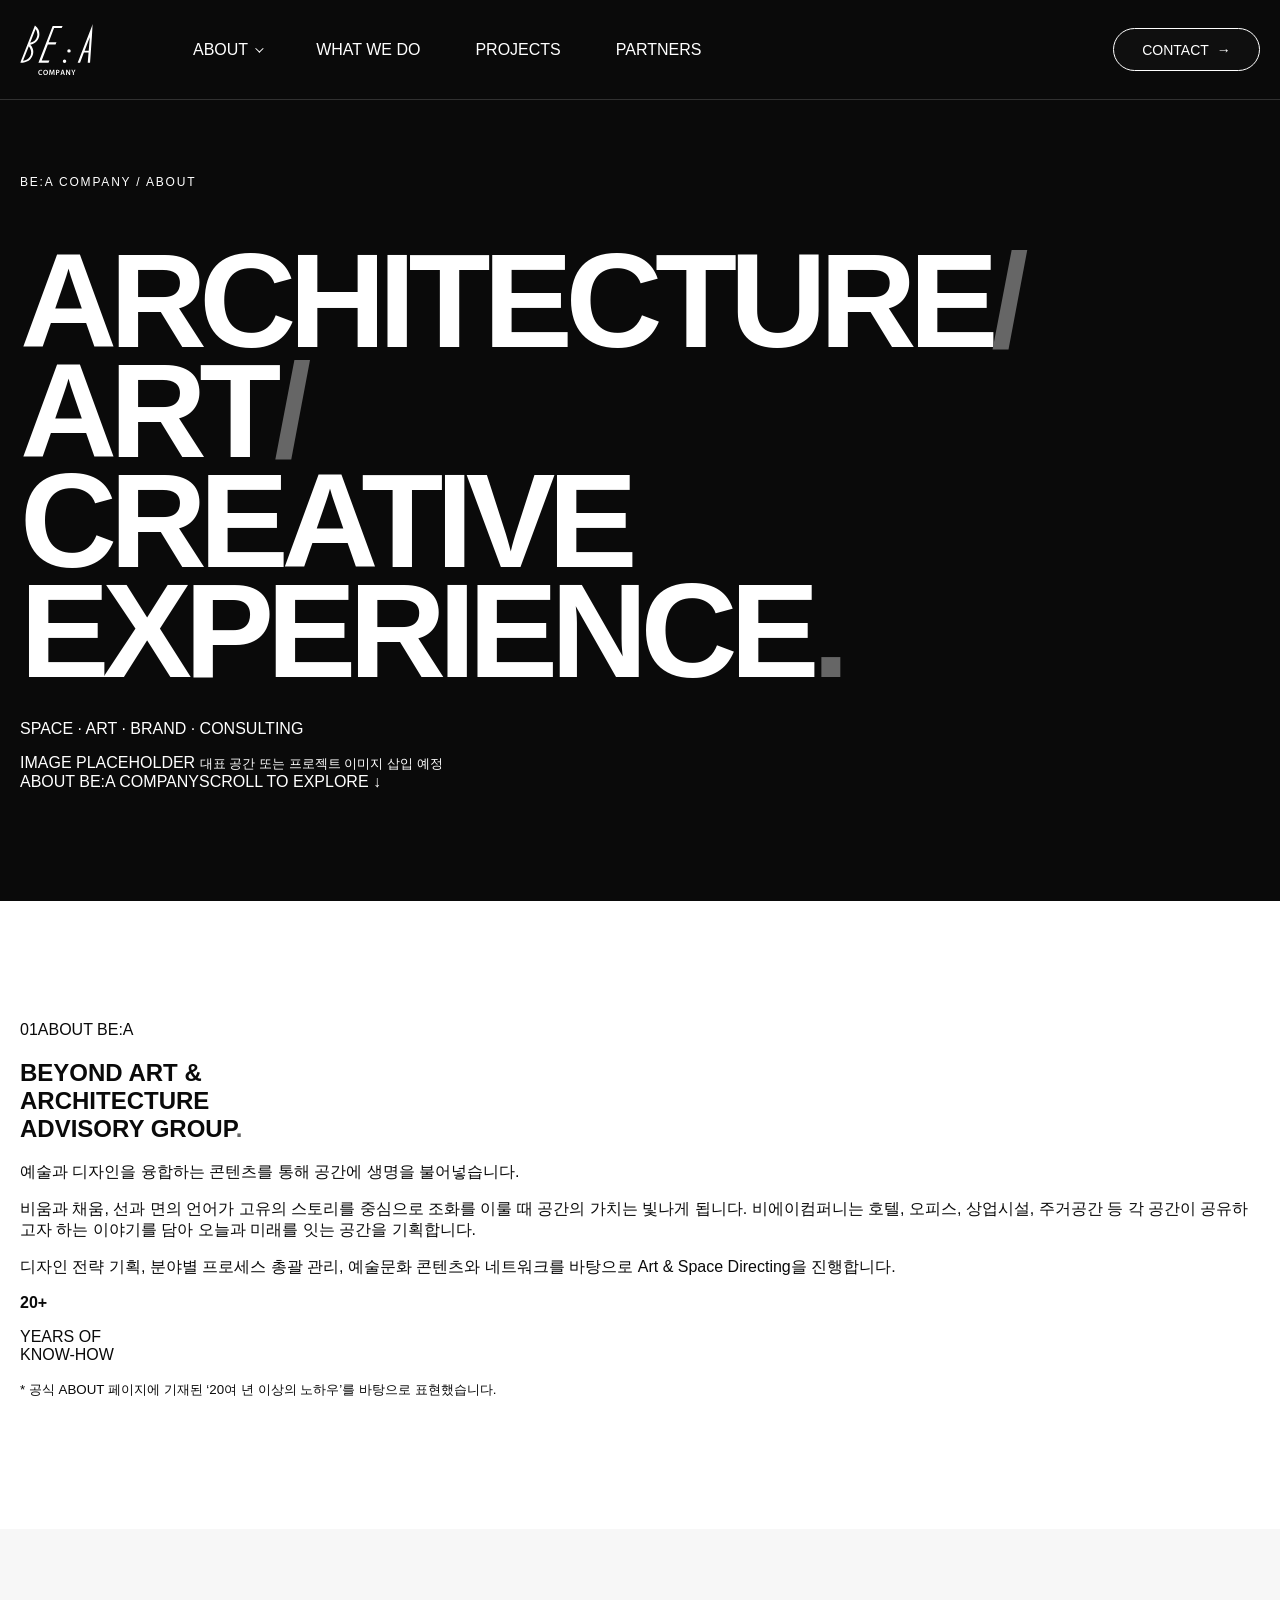
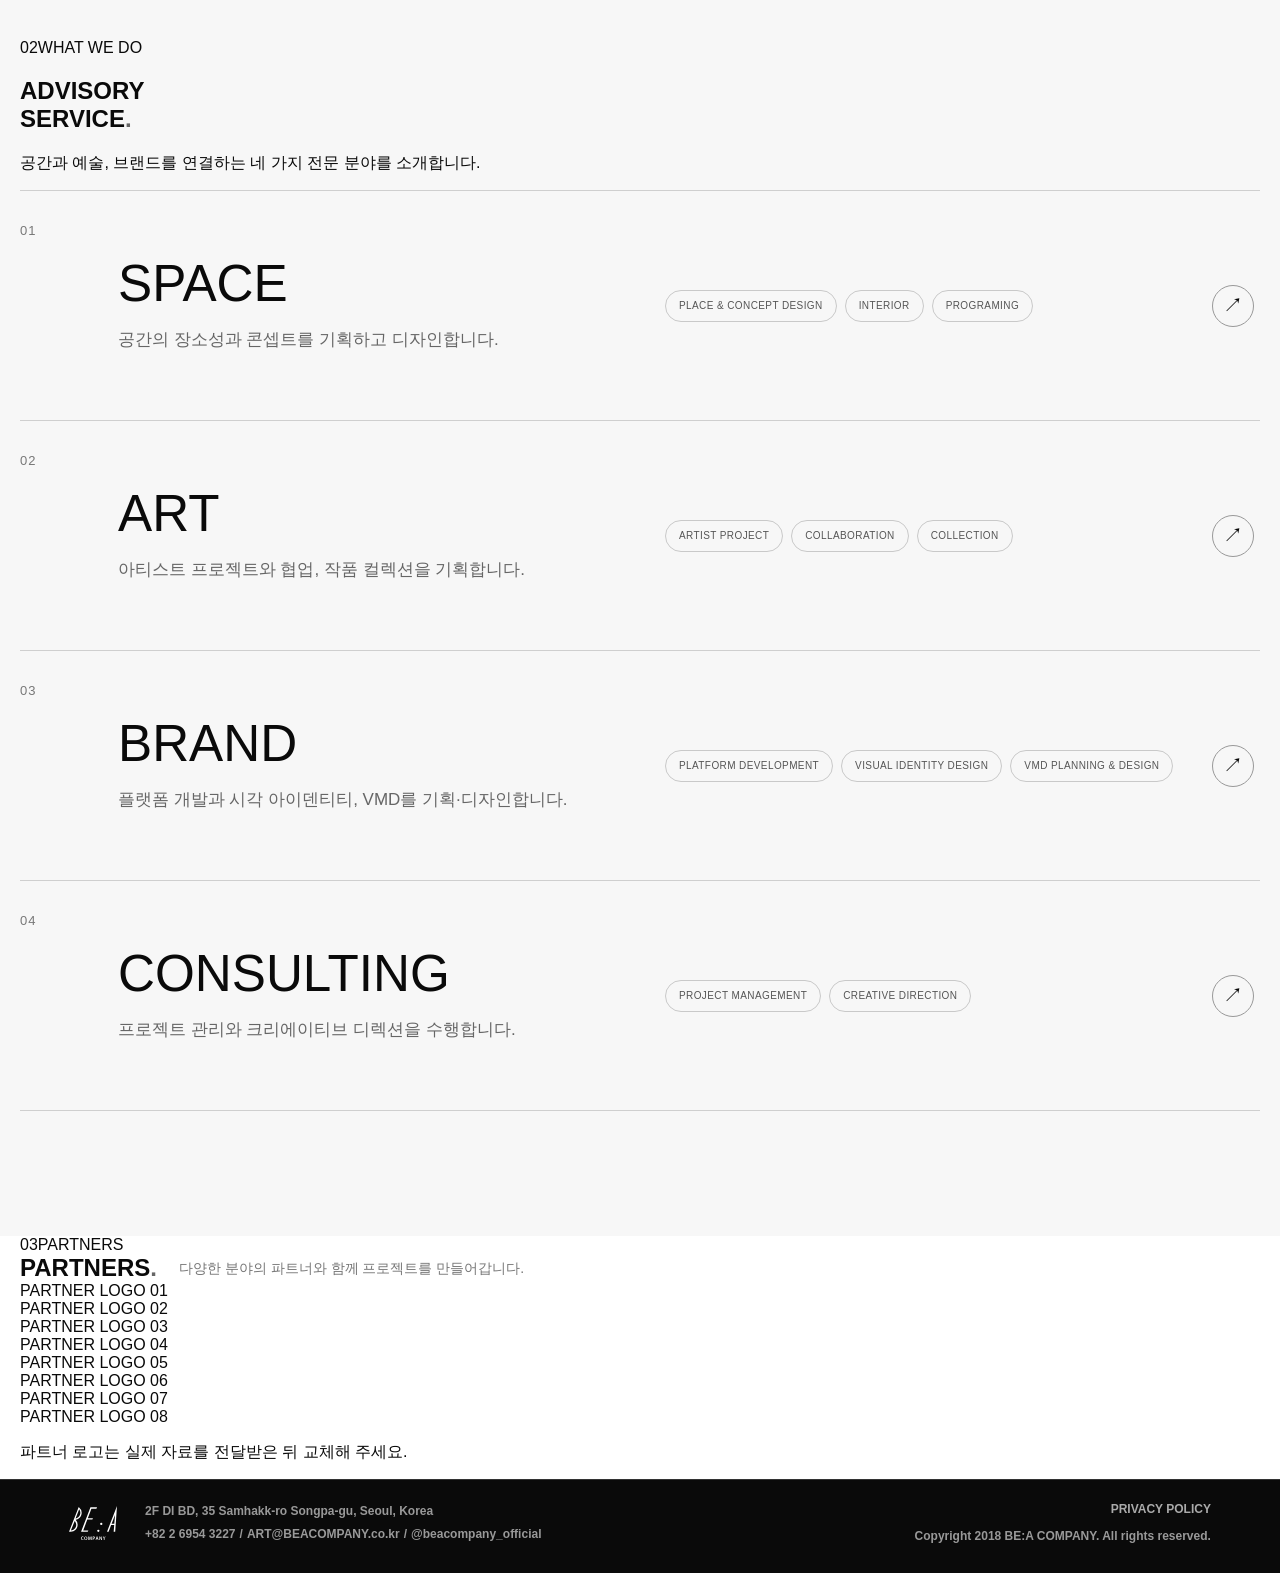
==== Beacompany/about.html @ f0280bdc "Rebuild ABOUT page from official content structure" ====
<!DOCTYPE html>
<html lang="ko">
<head>
  <meta charset="UTF-8">
  <meta name="viewport" content="width=device-width, initial-scale=1.0">
  <meta name="description" content="BE:A COMPANY는 예술과 디자인을 융합해 공간의 가치를 기획하는 전문 디렉팅 회사입니다.">
  <title>ABOUT | BE:A COMPANY</title>
  <link rel="stylesheet" href="../css/default.css">
  <link rel="stylesheet" href="../font/css/pretendardvariable.css">
  <link rel="stylesheet" href="css/main.css">
  <link rel="stylesheet" href="css/about.css">
  <script src="js/about.js" defer></script>
</head>
<body>
<div id="wrap" class="about-page">
  <header class="site-header">
    <div class="header-inner">
      <a class="brand-mark" href="index.html" aria-label="BE:A Company home"><img src="img/logo_white.svg" alt="BE:A Company"></a>
      <nav class="main-nav" aria-label="Main navigation">
        <div class="nav-about">
          <a href="#about-intro" aria-current="page">ABOUT <span class="nav-caret" aria-hidden="true"></span></a>
          <div class="about-menu">
            <a href="#about-intro">ABOUT BE:A</a>
            <a href="#expertise">ADVISORY SERVICE</a>
            <a href="#partners">PARTNERS</a>
          </div>
        </div>
        <a href="index.html#services">WHAT WE DO</a>
        <a href="index.html#project">PROJECTS</a>
        <a href="#partners">PARTNERS</a>
      </nav>
      <a class="contact-link" href="mailto:ART@BEACOMPANY.co.kr">CONTACT <span aria-hidden="true">→</span></a>
    </div>
  </header>

  <main>
    <section class="about-hero" aria-labelledby="about-title">
      <div class="about-container">
        <p class="about-eyebrow">BE:A COMPANY / ABOUT</p>
        <div class="about-hero-heading">
          <h1 id="about-title">ARCHITECTURE<span>/</span><br>ART<span>/</span><br>CREATIVE EXPERIENCE<span>.</span></h1>
          <p>SPACE · ART · BRAND · CONSULTING</p>
        </div>
        <div class="about-hero-image" role="img" aria-label="대표 공간 또는 프로젝트 이미지가 들어갈 영역">
          <span>IMAGE PLACEHOLDER</span>
          <small>대표 공간 또는 프로젝트 이미지 삽입 예정</small>
        </div>
        <div class="about-hero-foot"><span>ABOUT BE:A COMPANY</span><span>SCROLL TO EXPLORE ↓</span></div>
      </div>
    </section>

    <section class="about-intro" id="about-intro" aria-labelledby="intro-title">
      <div class="about-container">
        <div class="about-section-label"><span>01</span><span>ABOUT BE:A</span></div>
        <div class="about-intro-grid">
          <h2 id="intro-title">BEYOND ART &amp;<br>ARCHITECTURE<br>ADVISORY GROUP<span>.</span></h2>
          <div class="about-intro-copy">
            <p class="about-lead">예술과 디자인을 융합하는 콘텐츠를 통해 공간에 생명을 불어넣습니다.</p>
            <p>비움과 채움, 선과 면의 언어가 고유의 스토리를 중심으로 조화를 이룰 때 공간의 가치는 빛나게 됩니다. 비에이컴퍼니는 호텔, 오피스, 상업시설, 주거공간 등 각 공간이 공유하고자 하는 이야기를 담아 오늘과 미래를 잇는 공간을 기획합니다.</p>
            <p>디자인 전략 기획, 분야별 프로세스 총괄 관리, 예술문화 콘텐츠와 네트워크를 바탕으로 Art &amp; Space Directing을 진행합니다.</p>
            <div class="about-experience">
              <strong>20<span>+</span></strong>
              <p>YEARS OF<br>KNOW-HOW</p>
            </div>
            <small class="about-note">* 공식 ABOUT 페이지에 기재된 ‘20여 년 이상의 노하우’를 바탕으로 표현했습니다.</small>
          </div>
        </div>
      </div>
    </section>

    <section class="about-expertise" id="expertise" aria-labelledby="expertise-title">
      <div class="about-container">
        <div class="about-section-label"><span>02</span><span>WHAT WE DO</span></div>
        <div class="expertise-heading">
          <h2 id="expertise-title">ADVISORY<br>SERVICE<span>.</span></h2>
          <p>공간과 예술, 브랜드를 연결하는 네 가지 전문 분야를 소개합니다.</p>
        </div>
        <div class="expertise-list">
          <article class="expertise-item">
            <span class="expertise-number">01</span>
            <div class="expertise-main"><h3>SPACE</h3><p>공간의 장소성과 콘셉트를 기획하고 디자인합니다.</p></div>
            <div class="expertise-tags"><span>PLACE &amp; CONCEPT DESIGN</span><span>INTERIOR</span><span>PROGRAMING</span></div>
            <a href="index.html#services" class="expertise-link" aria-label="메인페이지의 서비스 영역 보기">↗</a>
          </article>
          <article class="expertise-item">
            <span class="expertise-number">02</span>
            <div class="expertise-main"><h3>ART</h3><p>아티스트 프로젝트와 협업, 작품 컬렉션을 기획합니다.</p></div>
            <div class="expertise-tags"><span>ARTIST PROJECT</span><span>COLLABORATION</span><span>COLLECTION</span></div>
            <a href="index.html#services" class="expertise-link" aria-label="메인페이지의 서비스 영역 보기">↗</a>
          </article>
          <article class="expertise-item">
            <span class="expertise-number">03</span>
            <div class="expertise-main"><h3>BRAND</h3><p>플랫폼 개발과 시각 아이덴티티, VMD를 기획·디자인합니다.</p></div>
            <div class="expertise-tags"><span>PLATFORM DEVELOPMENT</span><span>VISUAL IDENTITY DESIGN</span><span>VMD PLANNING &amp; DESIGN</span></div>
            <a href="index.html#services" class="expertise-link" aria-label="메인페이지의 서비스 영역 보기">↗</a>
          </article>
          <article class="expertise-item">
            <span class="expertise-number">04</span>
            <div class="expertise-main"><h3>CONSULTING</h3><p>프로젝트 관리와 크리에이티브 디렉션을 수행합니다.</p></div>
            <div class="expertise-tags"><span>PROJECT MANAGEMENT</span><span>CREATIVE DIRECTION</span></div>
            <a href="index.html#services" class="expertise-link" aria-label="메인페이지의 서비스 영역 보기">↗</a>
          </article>
        </div>
      </div>
    </section>

    <section class="about-partners" id="partners" aria-labelledby="partners-title">
      <div class="about-container">
        <div class="about-section-label"><span>03</span><span>PARTNERS</span></div>
        <div class="partners-heading">
          <h2 id="partners-title">PARTNERS<span>.</span></h2>
          <p>다양한 분야의 파트너와 함께 프로젝트를 만들어갑니다.</p>
        </div>
        <div class="partner-grid" aria-label="파트너 로고 이미지 영역">
          <div class="partner-placeholder"><span>PARTNER LOGO 01</span></div>
          <div class="partner-placeholder"><span>PARTNER LOGO 02</span></div>
          <div class="partner-placeholder"><span>PARTNER LOGO 03</span></div>
          <div class="partner-placeholder"><span>PARTNER LOGO 04</span></div>
          <div class="partner-placeholder"><span>PARTNER LOGO 05</span></div>
          <div class="partner-placeholder"><span>PARTNER LOGO 06</span></div>
          <div class="partner-placeholder"><span>PARTNER LOGO 07</span></div>
          <div class="partner-placeholder"><span>PARTNER LOGO 08</span></div>
        </div>
        <p class="partner-note">파트너 로고는 실제 자료를 전달받은 뒤 교체해 주세요.</p>
      </div>
    </section>
  </main>

  <footer class="site-footer">
    <div class="footer-inner">
      <a class="footer-logo" href="index.html" aria-label="BE:A COMPANY home"><img src="img/logo_white.svg" alt="BE:A COMPANY"></a>
      <div class="footer-company">
        <p>2F DI BD, 35 Samhakk-ro Songpa-gu, Seoul, Korea</p>
        <p><a href="tel:+82269543227">+82 2 6954 3227</a><span>/</span><a href="mailto:ART@BEACOMPANY.co.kr">ART@BEACOMPANY.co.kr</a><span>/</span><a href="https://www.instagram.com/beacompany_official/" target="_blank" rel="noopener noreferrer">@beacompany_official</a></p>
      </div>
      <div class="footer-legal">
        <a href="index.html#privacy">PRIVACY POLICY</a>
        <p>Copyright 2018 BE:A COMPANY. All rights reserved.</p>
      </div>
    </div>
  </footer>
</div>
</body>
</html>
---- Beacompany/css/main.css ----
:root{--color-black:#0A0A0A;--color-white:#FFF;--color-gray:#666;--color-yellow:#F5C400;--font-primary:"Futura PT","Pretendard Variable",sans-serif}
*{box-sizing:border-box}html{scroll-behavior:smooth}body{margin:0;background:var(--color-black);color:var(--color-white);font-family:var(--font-primary)}a{color:inherit;text-decoration:none}
.site-header{position:relative;z-index:20;height:100px;background:#0a0a0a;border-bottom:1px solid #ffffff29}.header-inner{width:min(1720px,calc(100% - 40px));height:100%;margin:auto;display:flex;align-items:center;justify-content:space-between}
.brand-mark{display:block;flex:0 0 73px;width:73px;height:51px;overflow:hidden}.brand-mark img{display:block;width:73px;height:51px}
.main-nav{display:flex;align-items:center;gap:55px;margin-right:auto;margin-left:100px;font-size:16px;font-weight:500}.nav-about{position:relative}.nav-about>a{display:flex;align-items:center;gap:10px;padding:12px 0}.nav-caret{width:7px;height:7px;border-right:1px solid white;border-bottom:1px solid white;transform:rotate(45deg) translateY(-2px)}
.about-menu{position:absolute;top:100%;left:-12px;display:none;min-width:155px;padding:8px 0;background:#0a0a0a;border:1px solid #666;border-radius:0 0 8px 8px}.nav-about:hover .about-menu,.nav-about:focus-within .about-menu{display:block}.about-menu a{display:block;padding:13px 22px;font-size:13px;font-weight:700}.about-menu a:hover{color:#aaa}
.contact-link{display:inline-flex;align-items:center;justify-content:center;gap:8px;min-width:147px;height:43px;padding:0 24px;border:1px solid white;border-radius:30px;background:#ffffff05;font-family:Arial,sans-serif;font-size:14px}
.hero-sec{position:relative;height:820px;overflow:hidden;background:#0a0a0a;border-bottom:1px solid #666}.visual{position:relative;width:100%;height:100%;overflow:hidden}.visual-track{position:absolute;top:0;left:0;display:flex;align-items:flex-start;gap:39px;height:100%;will-change:transform;transition:transform 650ms ease}
.project-slide{flex:0 0 auto;width:min(54.375vw,1044px);padding-top:27px;opacity:.5;transition:opacity 250ms ease}.project-slide.is-active{opacity:1}.project-image{display:block;width:100%;height:clamp(320px,29.167vw,560px);object-fit:cover}
.project-caption{display:flex;align-items:flex-end;justify-content:space-between;gap:24px;margin-top:20px;color:white}.project-caption h2{margin:0 0 3px;font-size:clamp(18px,1.875vw,36px);font-weight:700;line-height:1.1}.project-caption p{margin:0;color:#aaa;font-size:clamp(10px,1.04vw,20px);letter-spacing:2px;line-height:1.3}.project-caption p span{padding:0 5px}.project-caption>a{flex:0 0 auto;padding-bottom:2px;font-size:clamp(14px,1.35vw,26px);font-weight:300;text-decoration:underline;text-decoration-color:#f5c400;text-underline-offset:4px}
.visual-controls{position:absolute;z-index:5;left:50%;bottom:72px;display:flex;align-items:center;justify-content:center;gap:14px;transform:translateX(-50%)}.visual-controls>button{display:flex;align-items:center;justify-content:center;width:28px;height:28px;padding:0;border:1px solid #666;border-radius:50%;background:#0a0a0a;cursor:pointer}.visual-controls>button img{display:block;width:12px;height:12px;object-fit:contain}
.visual-pagination{display:flex;align-items:center;gap:6px}.visual-pagination button{width:6px;height:6px;padding:0;border:0;border-radius:8px;background:#666;transition:width 200ms ease,background 200ms ease}.visual-pagination button.is-active{width:18px;background:#fff}
@media(max-width:900px){.site-header{height:76px}.header-inner{width:calc(100% - 32px)}.brand-mark,.brand-mark img{width:58px;height:41px}.brand-mark{flex-basis:58px}.main-nav{gap:22px;margin-left:32px;font-size:12px}.contact-link{min-width:104px;height:36px;padding:0 14px;font-size:11px}.hero-sec{height:min(760px,calc(100svh - 76px));min-height:560px}.visual-track{gap:12px}.project-slide{width:78vw;padding-top:22px}.project-image{height:52vw;max-height:430px;min-height:280px}.project-caption{gap:12px;margin-top:16px}.project-caption h2{font-size:clamp(16px,3.1vw,26px)}.project-caption p{font-size:clamp(9px,1.5vw,13px);letter-spacing:1px}.project-caption>a{font-size:15px}.visual-controls{bottom:35px}}
@media(max-width:560px){.site-header{height:68px}.main-nav{gap:14px;margin-left:20px}.contact-link{min-width:88px;height:32px;padding:0 10px;font-size:10px}.hero-sec{height:calc(100svh - 68px);min-height:500px}.project-slide{width:84vw;padding-top:24px}.project-image{height:60vw;min-height:260px}.project-caption{align-items:flex-start;flex-direction:column;gap:10px}.project-caption h2{font-size:18px}.project-caption p{font-size:9px;letter-spacing:.5px}.project-caption>a{font-size:14px}.visual-controls{bottom:25px}}

/* Content below the hero — kept separate from the existing hero styles */
.intro-sec {
    background: #fff;
    color: #0a0a0a;
    padding: 110px 20px 120px;
}
.content-inner {
    width: min(1720px, 100%);
    margin: 0 auto;
}
.intro-heading {
    display: flex;
    flex-direction: column;
    align-items: flex-start;
    gap: 12px;
    margin-bottom: 80px;
}
.intro-heading h2 {
    margin: 0;
    font-size: clamp(44px, 3.65vw, 70px);
    line-height: 1.05;
    letter-spacing: .01em;
    font-weight: 800;
}
.intro-heading p {
    margin: 0;
    color: #666;
    font-size: clamp(18px, 1.46vw, 28px);
    line-height: 1.5;
    letter-spacing: .01em;
}
.services-block > h3 {
    margin: 0 0 44px;
    font-size: 32px;
    line-height: 1.1;
    letter-spacing: .15em;
    font-weight: 800;
}
.service-cards {
    display: grid;
    grid-template-columns: repeat(4, minmax(0, 1fr));
    gap: 20px;
}
.service-card {
    min-width: 0;
    min-height: 600px;
    display: flex;
    flex-direction: column;
    align-items: flex-start;
    padding: 50px 28px 36px 32px;
    border: 1px solid #e5e5e5;
    border-radius: 24px;
    background: #fff;
}
.service-number {
    display: grid;
    place-items: center;
    width: 68px;
    height: 68px;
    border-radius: 50%;
    background: #0a0a0a;
    color: #fff;
    font-size: 20px;
    letter-spacing: 1px;
}
.service-copy { margin-top: 40px; }
.service-copy h4 {
    margin: 0 0 38px;
    font-size: clamp(30px, 2.6vw, 50px);
    line-height: 1.1;
    font-weight: 500;
}
.service-copy p {
    margin: 0;
    color: #666;
    font-size: 22px;
    line-height: 1.5;
    letter-spacing: .01em;
}
.service-tags {
    display: flex;
    flex-wrap: wrap;
    gap: 8px;
    margin-top: auto;
    padding-top: 42px;
}
.service-tags span {
    display: inline-flex;
    align-items: center;
    min-height: 29px;
    padding: 5px 12px;
    border: 1px solid #e5e5e5;
    border-radius: 99px;
    font-size: 12px;
    line-height: 1.2;
    white-space: nowrap;
}
@media (max-width: 900px) {
    .intro-sec { padding: 80px 24px; }
    .intro-heading { margin-bottom: 58px; }
    .service-cards { grid-template-columns: repeat(2, minmax(0, 1fr)); }
    .service-card { min-height: 440px; }
    .service-copy h4 { margin-bottom: 24px; }
}
@media (max-width: 560px) {
    .intro-sec { padding: 64px 18px 72px; }
    .intro-heading h2 { font-size: 42px; }
    .intro-heading p { font-size: 16px; }
    .services-block > h3 { margin-bottom: 26px; font-size: 24px; }
    .service-card { min-height: 400px; padding: 30px 22px; border-radius: 18px; }
    .service-number { width: 56px; height: 56px; font-size: 17px; }
    .service-copy { margin-top: 30px; }
    .service-copy h4 { font-size: 40px; }
    .service-copy p { font-size: 17px; }
    .service-tags { padding-top: 32px; }
    .service-tags span { font-size: 10px; }
}


/* Signature Work */
.signature-sec {
    padding: 110px 20px 120px;
    background: #e5e5e5;
    color: #0a0a0a;
}
.signature-inner {
    width: min(1626px, 100%);
    margin: 0 auto;
}
.signature-title {
    margin: 0 0 84px;
    font-size: clamp(48px, 3.65vw, 70px);
    font-weight: 800;
    line-height: 1.1;
}
.signature-grid {
    display: grid;
    grid-template-columns: repeat(3, minmax(0, 1fr));
    justify-content: center;
    gap: 45px;
}
.signature-card { min-width: 0; }
.signature-image {
    width: 100%;
    aspect-ratio: 512 / 590;
    overflow: hidden;
    border-radius: 24px 24px 0 0;
    background: #d4d4d4;
}
.signature-image img {
    display: block;
    width: 100%;
    height: 100%;
    object-fit: cover;
}
.signature-caption { margin-top: 19px; }
.signature-caption h3 {
    margin: 0;
    font-size: clamp(22px, 1.67vw, 32px);
    font-weight: 600;
    line-height: 1.2;
}
.signature-caption p {
    margin: 2px 0 0;
    color: #666;
    font-size: clamp(14px, 1.04vw, 20px);
    letter-spacing: 2px;
    line-height: 1.4;
}
.signature-caption p span { padding: 0 5px; }
@media (max-width: 900px) {
    .signature-sec { padding: 80px 24px; }
    .signature-title { margin-bottom: 50px; }
    .signature-grid { grid-template-columns: repeat(2, minmax(0, 1fr)); gap: 20px; }
    .signature-image { border-radius: 18px 18px 0 0; }
}
@media (max-width: 560px) {
    .signature-sec { padding: 64px 18px 72px; }
    .signature-title { font-size: 44px; margin-bottom: 34px; }
    .signature-grid { grid-template-columns: 1fr; gap: 36px; }
    .signature-caption h3 { font-size: 22px; }
    .signature-caption p { font-size: 12px; letter-spacing: 1px; }
}


/* Partners */
.partners-sec {
    padding: 48px 20px 58px;
    background: #fff;
    color: #0a0a0a;
}
.partners-inner {
    width: min(1626px, 100%);
    margin: 0 auto;
}
.section-kicker {
    margin-bottom: 10px;
    font-size: 13px;
    letter-spacing: .06em;
}
.partners-heading {
    display: grid;
    grid-template-columns: auto minmax(80px, 1fr) minmax(220px, 350px);
    align-items: center;
    gap: 22px;
}
.partners-heading h2 {
    margin: 0;
    font-size: clamp(24px, 1.8vw, 34px);
    font-weight: 700;
    line-height: 1.15;
}
.partners-rule { height: 1px; background: #d9d9d9; }
.partners-heading p {
    margin: 0;
    color: #777;
    font-size: 14px;
    line-height: 1.5;
}
.partners-list {
    display: grid;
    grid-template-columns: repeat(5, minmax(0, 1fr));
    margin-top: 34px;
}
.partner-slot {
    min-height: 38px;
    border-right: 1px solid #d0d0d0;
}
.partner-slot:last-child { border-right: 0; }

/* Contact */
.contact-sec {
    padding: 46px 20px 52px;
    background: #0a0a0a;
    color: #fff;
}
.contact-inner {
    width: min(1626px, 100%);
    margin: 0 auto;
    display: grid;
    grid-template-columns: 190px minmax(220px, 1fr) minmax(250px, 1.5fr) auto;
    align-items: center;
    column-gap: 32px;
}
.contact-label {
    align-self: start;
    grid-column: 1 / -1;
    margin-bottom: 10px;
    font-size: 13px;
    letter-spacing: .06em;
}
.contact-inner h2 {
    margin: 0;
    font-size: clamp(22px, 1.8vw, 34px);
    line-height: 1.2;
    font-weight: 600;
}
.contact-inner p {
    margin: 0;
    color: #c3c3c3;
    font-size: 14px;
    line-height: 1.6;
}
.contact-cta {
    display: inline-flex;
    align-items: center;
    justify-content: space-between;
    gap: 28px;
    min-width: 180px;
    padding: 15px 18px;
    border: 1px solid #888;
    border-radius: 4px;
    font-size: 13px;
    transition: background 180ms ease, color 180ms ease;
}
.contact-cta:hover { background: #fff; color: #0a0a0a; }
.contact-cta span { font-size: 18px; }
@media (max-width: 900px) {
    .partners-heading { grid-template-columns: auto 1fr; }
    .partners-heading p { grid-column: 1 / -1; }
    .contact-inner { grid-template-columns: 1fr 1fr; row-gap: 18px; }
    .contact-label { margin-bottom: 0; }
    .contact-inner p { grid-column: 1; }
    .contact-cta { grid-column: 2; grid-row: 3; justify-self: end; }
}
@media (max-width: 560px) {
    .partners-sec { padding: 38px 18px 42px; }
    .partners-heading { gap: 12px; }
    .partners-heading h2 { font-size: 24px; }
    .partners-heading p { font-size: 12px; }
    .partners-list { grid-template-columns: repeat(5, minmax(0, 1fr)); margin-top: 24px; }
    .partner-slot { min-height: 28px; }
    .contact-sec { padding: 38px 18px 42px; }
    .contact-inner { grid-template-columns: 1fr; row-gap: 16px; }
    .contact-label { grid-column: 1; }
    .contact-inner p, .contact-cta { grid-column: 1; grid-row: auto; }
    .contact-cta { justify-self: start; margin-top: 6px; }
}


/* Revised Partners, Contact CTA and footer */
.partners-sec { padding: 68px 20px 52px; background:#fff; color:#0a0a0a; }
.partners-inner,.footer-inner { width:min(1626px,100%); margin:0 auto; }
.partners-title { margin:0; font-size:clamp(28px,2.2vw,42px); line-height:1.1; font-weight:700; }
.partners-description { margin:20px 0 0; color:#555; font-size:clamp(16px,1.35vw,24px); line-height:1.6; }
.partners-list { display:grid; grid-template-columns:repeat(5,minmax(0,1fr)); margin-top:34px; }
.partner-slot { min-height:38px; border-right:1px solid #d0d0d0; }
.partner-slot:last-child { border-right:0; }
.contact-sec { padding:70px 20px 76px; background:#0a0a0a; color:#fff; }
.contact-inner { width:min(1626px,100%); margin:0 auto; display:grid; grid-template-columns:minmax(0,1fr) minmax(280px, .8fr); gap:40px; align-items:end; }
.contact-prompt > p { margin:0 0 20px; color:#c8c8c8; font-size:18px; }
.contact-prompt h2 { margin:0; font-size:clamp(58px,8vw,140px); font-weight:700; line-height:.85; letter-spacing:-.045em; }
.contact-cta { display:inline-flex; align-items:center; gap:32px; margin-top:34px; padding:0 0 10px; border-bottom:1px solid #fff; font-size:18px; }
.contact-cta span { font-size:24px; }
.contact-fields { display:grid; grid-template-columns:1fr 1fr; gap:14px 20px; padding-bottom:10px; }
.contact-fields a { display:flex; align-items:center; justify-content:space-between; padding:18px 0; border-bottom:1px solid #666; font-size:clamp(18px,2vw,30px); }
.contact-fields a::after { content:"↗"; color:#aaa; font-size:16px; }
.site-footer { background:#0a0a0a; color:#aaa; border-top:1px solid #333; padding:24px 20px 28px; font-size:12px; }
.footer-inner { display:grid; grid-template-columns:1fr auto; gap:16px 24px; align-items:center; }
.footer-inner p { margin:0; }
.footer-address { grid-column:1; }
.privacy-link { grid-column:2; grid-row:1; color:#fff; }
.footer-contact { grid-column:1/-1; display:flex; flex-wrap:wrap; gap:8px; }
.footer-contact a:hover,.privacy-link:hover { color:#fff; }
.copyright { grid-column:1/-1; }
@media(max-width:900px) {
 .partners-sec { padding:52px 24px 40px; }
 .contact-sec { padding:56px 24px; }
 .contact-inner { grid-template-columns:1fr; gap:42px; }
 .contact-fields { max-width:560px; width:100%; }
 .footer-inner { grid-template-columns:1fr auto; }
}
@media(max-width:560px) {
 .partners-sec { padding:42px 18px 32px; }
 .partners-description { font-size:15px; }
 .partners-list { margin-top:24px; }
 .partner-slot { min-height:28px; }
 .contact-sec { padding:48px 18px; }
 .contact-prompt > p { font-size:15px; }
 .contact-prompt h2 { font-size:clamp(56px,16vw,88px); }
 .contact-fields { gap:8px 16px; }
 .contact-fields a { padding:13px 0; font-size:18px; }
 .site-footer { padding:22px 18px; }
 .footer-inner { grid-template-columns:1fr; gap:12px; }
 .footer-address,.privacy-link,.footer-contact,.copyright { grid-column:1; grid-row:auto; }
 .footer-contact { gap:6px; font-size:11px; }
}

/* Bottom sections matched to the supplied Figma screenshot */
.partners-sec {
    min-height: 438px;
    box-sizing: border-box;
    padding: 46px 5.4% 40px;
    background: #0a0a0a;
    color: #fff;
}
.partners-inner { width: 100%; max-width: none; margin: 0; }
.partners-title {
    margin: 0 0 4px;
    font-size: 30px;
    line-height: 1.15;
    font-weight: 700;
    letter-spacing: 0;
}
.partners-description {
    margin: 0;
    color: #d0d0d0;
    font-size: 11px;
    line-height: 1.5;
}
.contact-sec {
    min-height: 394px;
    box-sizing: border-box;
    padding: 68px 5.6% 58px;
    background: #fff;
    color: #050505;
}
.contact-inner {
    width: 100%;
    max-width: none;
    min-height: 268px;
    margin: 0;
    display: grid;
    grid-template-columns: 1fr 1fr;
    gap: 8%;
    align-items: end;
}
.contact-prompt { align-self: end; }
.contact-prompt h2 {
    margin: 0;
    font-size: clamp(44px, 5.4vw, 48px);
    line-height: 1.02;
    letter-spacing: -.035em;
    font-weight: 800;
}
.contact-options { width: 100%; max-width: 322px; align-self: start; }
.contact-options > p {
    margin: 0 0 8px;
    color: #777;
    font-size: 10px;
    line-height: 1.4;
}
.contact-fields {
    display: flex;
    flex-direction: column;
    gap: 5px;
    width: 100%;
    padding: 0;
    margin: 0;
}
.contact-option {
    box-sizing: border-box;
    display: flex;
    align-items: center;
    gap: 13px;
    min-height: 42px;
    padding: 0 18px;
    border: 1px solid #bdbdbd;
    border-radius: 2px;
    background: #fff;
    color: #080808;
    cursor: pointer;
}
.contact-option.is-selected { background: #f8e7a6; }
.contact-option input {
    appearance: none;
    width: 18px;
    height: 18px;
    flex: 0 0 18px;
    margin: 0;
    border: 1px solid #777;
    border-radius: 50%;
    background: #fff;
}
.contact-option input:checked {
    border-color: #050505;
    background: #050505;
}
.contact-option input:checked::after {
    content: "✓";
    display: block;
    color: #fff;
    text-align: center;
    font-size: 12px;
    line-height: 16px;
}
.contact-option span {
    font-size: 11px;
    letter-spacing: 1.5px;
}
.contact-cta {
    align-self: flex-start;
    display: inline-block;
    margin-top: 13px;
    padding: 0;
    border: 0;
    color: #050505;
    font-size: 10px;
    font-weight: 600;
    text-decoration: underline;
    text-underline-offset: 3px;
}
.site-footer {
    box-sizing: border-box;
    min-height: 66px;
    padding: 12px 5.4%;
    background: #0a0a0a;
    color: #999;
    border-top: 0;
    font-size: 7px;
}
.footer-inner {
    width: 100%;
    max-width: none;
    display: grid;
    grid-template-columns: 58px minmax(0, 1fr) auto;
    align-items: center;
    gap: 18px;
}
.footer-logo { display: block; width: 40px; }
.footer-logo img { display: block; width: 100%; height: auto; }
.footer-company { display: flex; flex-direction: column; gap: 6px; min-width: 0; }
.footer-company p,.footer-legal p { margin: 0; line-height: 1.4; }
.footer-company p:nth-child(2) { display: flex; flex-wrap: wrap; gap: 4px; }
.footer-company a:hover,.footer-legal a:hover { color: #fff; }
.footer-legal { display: flex; flex-direction: column; align-items: flex-end; gap: 12px; text-align: right; white-space: nowrap; }
.footer-legal > a { color: #aaa; }
@media (max-width: 700px) {
    .partners-sec { min-height: 300px; padding: 34px 24px; }
    .partners-title { font-size: 26px; }
    .contact-sec { min-height: auto; padding: 48px 24px; }
    .contact-inner { min-height: 0; grid-template-columns: 1fr; gap: 34px; }
    .contact-prompt h2 { font-size: clamp(48px, 12vw, 68px); }
    .contact-options { max-width: none; }
    .contact-option { min-height: 44px; }
    .site-footer { padding: 18px 24px; }
    .footer-inner { grid-template-columns: 42px minmax(0, 1fr); gap: 14px; }
    .footer-logo { width: 36px; }
    .footer-company { font-size: 8px; }
    .footer-legal { grid-column: 2; align-items: flex-start; text-align: left; white-space: normal; gap: 7px; }
}


/* Match lower section headings to the main section typography and alignment */
.partners-sec {
    padding-left: 20px;
    padding-right: 20px;
}
.partners-inner {
    width: min(1626px, 100%);
    margin: 0 auto;
}
.partners-title {
    font-size: clamp(48px, 3.65vw, 70px);
    line-height: 1.1;
    font-weight: 800;
    letter-spacing: -.035em;
    margin: 0 0 12px;
}
.partners-description {
    font-size: 14px;
    line-height: 1.6;
}
.contact-sec {
    padding-left: 20px;
    padding-right: 20px;
}
.contact-inner {
    width: min(1626px, 100%);
    margin: 0 auto;
}
.contact-prompt h2 {
    font-size: clamp(48px, 3.65vw, 70px);
    line-height: 1.1;
    letter-spacing: -.035em;
    font-weight: 800;
}
@media (max-width: 700px) {
    .partners-sec, .contact-sec { padding-left: 24px; padding-right: 24px; }
    .partners-title, .contact-prompt h2 { font-size: clamp(42px, 9vw, 56px); }
}

/* Restore the ABOUT dropdown navigation */
.main-nav { align-items: center; }
.nav-about { position: relative; display: flex; align-items: center; height: 100%; }
.nav-about > a { display: inline-flex; align-items: center; gap: 7px; }
.nav-caret {
    display: inline-block;
    width: 6px;
    height: 6px;
    border-right: 1px solid currentColor;
    border-bottom: 1px solid currentColor;
    transform: rotate(45deg) translateY(-2px);
}
.about-menu {
    position: absolute;
    z-index: 50;
    top: calc(100% + 1px);
    left: -14px;
    display: flex;
    flex-direction: column;
    gap: 0;
    min-width: 150px;
    padding: 8px 0;
    background: #0a0a0a;
    border: 1px solid #383838;
    opacity: 0;
    visibility: hidden;
    transform: translateY(6px);
    transition: opacity 160ms ease, transform 160ms ease, visibility 160ms ease;
}
.nav-about:hover .about-menu,
.nav-about:focus-within .about-menu {
    opacity: 1;
    visibility: visible;
    transform: translateY(0);
}
.about-menu a {
    display: block;
    padding: 10px 14px;
    white-space: nowrap;
}
.about-menu a:hover,
.about-menu a:focus-visible { background: #252525; }
@media (max-width: 700px) {
    .about-menu { left: 0; }
}


/* Contact form sizing and selected-state behavior */
.contact-options {
    max-width: 420px;
}
.contact-fields {
    gap: 7px;
}
.contact-option {
    min-height: 52px;
    padding: 0 20px;
    gap: 15px;
}
.contact-option span {
    font-size: 13px;
    font-weight: 500;
    letter-spacing: 1.7px;
}
.contact-option:has(input:checked) {
    background: #f8e7a6;
    border-color: #c8b77d;
}
.contact-option:not(:has(input:checked)) {
    background: #fff;
}
.contact-option input {
    width: 20px;
    height: 20px;
    flex-basis: 20px;
}
.contact-option input:checked::after {
    line-height: 18px;
}
.contact-options .contact-fields .contact-cta {
    display: inline-block;
    width: fit-content;
    min-width: 0;
    margin-top: 9px;
    padding: 0;
    border: 0;
    border-radius: 0;
    background: transparent;
    color: #050505;
    font-size: 9px;
    line-height: 1.4;
    font-weight: 600;
    text-decoration: underline;
    text-underline-offset: 3px;
    letter-spacing: 0;
}
@media (max-width: 700px) {
    .contact-options { max-width: none; }
    .contact-option { min-height: 50px; }
}


/* Give Partners and Contact the same full-section presence as the main content */
.partners-sec {
    min-height: 100svh;
    box-sizing: border-box;
    display: flex;
    align-items: flex-start;
    padding: 110px 20px 120px;
}
.partners-inner { width: min(1626px, 100%); margin: 0 auto; }
.partners-title {
    margin: 0 0 84px;
    font-size: clamp(48px, 3.65vw, 70px);
    font-weight: 800;
    line-height: 1.1;
    letter-spacing: -.035em;
}
.partners-description { font-size: 14px; line-height: 1.6; }
.contact-sec {
    min-height: 100svh;
    box-sizing: border-box;
    display: flex;
    align-items: center;
    padding: 110px 20px 120px;
}
.contact-inner {
    width: min(1626px, 100%);
    min-height: 0;
    margin: 0 auto;
    display: grid;
    grid-template-columns: 1fr 1fr;
    gap: 8%;
    align-items: end;
}
.contact-prompt h2 {
    margin: 0;
    font-size: clamp(48px, 3.65vw, 70px);
    line-height: 1.1;
    letter-spacing: -.035em;
    font-weight: 800;
}
.contact-options { width: 100%; max-width: 520px; justify-self: end; }
.contact-option { min-height: 64px; padding: 0 24px; gap: 18px; }
.contact-option span { font-size: 15px; letter-spacing: 1.8px; }
.contact-option input { width: 22px; height: 22px; flex-basis: 22px; }
.contact-option input:checked::after { line-height: 20px; }
.contact-options > p { font-size: 13px; margin-bottom: 12px; }
.contact-options .contact-fields .contact-cta { margin-top: 16px; font-size: 11px; }
@media (max-width: 700px) {
    .partners-sec { min-height: 80svh; padding: 64px 24px 72px; }
    .partners-title { margin-bottom: 48px; font-size: clamp(42px, 9vw, 56px); }
    .contact-sec { min-height: 85svh; padding: 64px 24px 72px; }
    .contact-inner { grid-template-columns: 1fr; gap: 42px; }
    .contact-options { max-width: none; justify-self: stretch; }
    .contact-option { min-height: 56px; padding: 0 18px; }
    .contact-option span { font-size: 13px; }
}


/* Keep Partners and Contact slightly shorter than the Signature Work section */
.partners-sec,
.contact-sec {
    min-height: 82svh;
}
@media (max-width: 700px) {
    .partners-sec { min-height: 74svh; }
    .contact-sec { min-height: 78svh; }
}


/* Increase Contact headline, field choices and footer readability */
.contact-prompt h2 {
    font-size: clamp(76px, 8vw, 115px);
    line-height: .94;
    letter-spacing: -.045em;
}
.contact-option {
    min-height: 74px;
    padding: 0 28px;
    gap: 20px;
}
.contact-option span {
    font-size: 17px;
    letter-spacing: 2px;
}
.contact-option input {
    width: 24px;
    height: 24px;
    flex-basis: 24px;
}
.contact-option input:checked::after {
    line-height: 22px;
}
.site-footer {
    min-height: 82px;
    padding-top: 18px;
    padding-bottom: 18px;
    font-size: 10px;
}
.footer-company,
.footer-legal {
    font-size: 10px;
}
@media (max-width: 700px) {
    .contact-prompt h2 {
        font-size: clamp(64px, 14vw, 88px);
    }
    .contact-option {
        min-height: 62px;
        padding: 0 20px;
    }
    .contact-option span {
        font-size: 15px;
    }
    .site-footer {
        min-height: 0;
        padding-top: 18px;
        padding-bottom: 18px;
    }
    .footer-company,
    .footer-legal {
        font-size: 10px;
    }
}


/* Give the footer stronger visual weight than the header navigation */
.site-footer {
    min-height: 94px;
    padding-top: 22px;
    padding-bottom: 22px;
    font-size: 12px;
    font-weight: 600;
}
.footer-company,
.footer-legal {
    font-size: 12px;
    font-weight: 600;
}
.footer-logo { width: 48px; }
@media (max-width: 700px) {
    .site-footer {
        min-height: 0;
        padding-top: 20px;
        padding-bottom: 20px;
        font-size: 11px;
    }
    .footer-company,
    .footer-legal {
        font-size: 11px;
    }
    .footer-logo { width: 42px; }
}
---- Beacompany/css/about.css ----
/* ABOUT page — extends the existing BE:A COMPANY design system */
.about-page {
  --about-black: var(--color-black, #0a0a0a);
  --about-white: var(--color-white, #fff);
  --about-gray: var(--color-gray, #666);
  --about-font: var(--font-primary, "Futura PT", "Pretendard Variable", sans-serif);
  background: var(--about-white);
  color: var(--about-black);
  font-family: var(--about-font);
}
.about-page main { overflow: hidden; }
.about-container {
  width: min(1626px, calc(100% - 40px));
  margin: 0 auto;
}
.about-page .site-header { background: var(--about-black); color: var(--about-white); }
.about-page .about-hero {
  padding: 74px 0 110px;
  background: var(--about-black);
  color: var(--about-white);
}
.about-eyebrow, .section-kicker {
  margin: 0;
  font-size: 12px;
  line-height: 1.4;
  letter-spacing: 1.8px;
  font-weight: 500;
}
.about-hero h1 {
  margin: 54px 0 34px;
  font-size: clamp(64px, 10.5vw, 164px);
  line-height: .82;
  letter-spacing: -.055em;
  font-weight: 800;
}
.about-hero h1 span, .about-page h2 span { color: var(--about-gray); }
.about-hero-bottom {
  display: flex;
  justify-content: space-between;
  align-items: end;
  gap: 24px;
  margin-bottom: 54px;
}
.about-hero-bottom p {
  margin: 0;
  color: #d0d0d0;
  font-size: clamp(17px, 1.6vw, 25px);
  line-height: 1.5;
}
.about-index { color: #888; font-size: 12px; letter-spacing: 1.5px; }
.about-image-placeholder, .work-image-placeholder {
  min-height: 420px;
  display: flex;
  flex-direction: column;
  justify-content: center;
  align-items: center;
  gap: 10px;
  border: 1px solid #555;
  background: #171717;
  color: #aaa;
  text-align: center;
}
.about-image-placeholder span, .work-image-placeholder span {
  font-size: 13px;
  letter-spacing: 2px;
}
.about-image-placeholder small, .work-image-placeholder small { font-size: 12px; color: #777; }
.about-intro { padding: 120px 0 130px; background: #fff; }
.intro-layout { display: grid; grid-template-columns: 1fr 2fr; gap: 50px; }
.section-kicker { color: #777; }
.intro-copy h2, .section-heading h2, .work-layout h2, .contact-layout h2 {
  margin: 0;
  font-size: clamp(52px, 6.2vw, 96px);
  line-height: .94;
  letter-spacing: -.045em;
  font-weight: 800;
}
.intro-copy h2 { margin-bottom: 42px; }
.intro-lead { margin: 0 0 12px; font-size: clamp(20px, 2vw, 30px); line-height: 1.45; font-weight: 600; }
.intro-description { margin: 0; color: #666; font-size: 17px; line-height: 1.6; }
.about-expertise { padding: 110px 0 125px; background: #f7f7f7; }
.section-heading { display: grid; grid-template-columns: 1fr 2fr; gap: 28px 50px; align-items: start; margin-bottom: 76px; }
.section-heading h2 { grid-column: 2; }
.section-heading > p:last-child { grid-column: 2; margin: 0; color: #666; font-size: 17px; line-height: 1.6; }
.expertise-list { border-top: 1px solid #cfcfcf; }
.expertise-item {
  display: grid;
  grid-template-columns: 70px minmax(220px, 1fr) minmax(250px, 1fr) 48px;
  align-items: center;
  gap: 28px;
  min-height: 230px;
  padding: 32px 0;
  border-bottom: 1px solid #cfcfcf;
}
.expertise-number { align-self: start; color: #777; font-size: 13px; letter-spacing: 1px; }
.expertise-main h3 { margin: 0 0 18px; font-size: clamp(36px, 4vw, 58px); line-height: 1; font-weight: 500; }
.expertise-main p { margin: 0; color: #666; font-size: 17px; line-height: 1.55; }
.expertise-tags { display: flex; flex-wrap: wrap; gap: 8px; }
.expertise-tags span {
  padding: 9px 13px;
  border: 1px solid #c9c9c9;
  border-radius: 999px;
  color: #555;
  font-size: 10px;
  line-height: 1.2;
  letter-spacing: .4px;
}
.expertise-link {
  width: 42px;
  height: 42px;
  display: grid;
  place-items: center;
  border: 1px solid #999;
  border-radius: 50%;
  font-size: 20px;
  transition: background 180ms ease, color 180ms ease;
}
.expertise-link:hover { background: #0a0a0a; color: #fff; }
.about-work { padding: 120px 0; background: #fff; }
.work-layout, .contact-layout { display: grid; grid-template-columns: 1fr 1fr; gap: 60px; align-items: end; margin-bottom: 70px; }
.work-layout h2, .contact-layout h2 { margin-top: 42px; }
.work-copy p, .contact-copy p { max-width: 480px; margin: 0 0 30px; color: #666; font-size: 18px; line-height: 1.65; }
.about-text-link {
  display: inline-flex;
  align-items: center;
  gap: 24px;
  padding-bottom: 9px;
  border-bottom: 1px solid currentColor;
  font-size: 14px;
  font-weight: 600;
  letter-spacing: 1px;
}
.about-text-link span { font-size: 19px; }
.work-image-placeholder { min-height: 520px; background: #eee; border-color: #d0d0d0; color: #666; }
.work-image-placeholder small { color: #888; }
.about-contact { padding: 115px 0 125px; background: #0a0a0a; color: #fff; }
.about-contact .section-kicker { color: #aaa; }
.about-contact h2 span { color: #777; }
.contact-copy p { color: #ccc; }
.about-contact .about-text-link { color: #fff; }
.about-page .site-footer { border-top: 1px solid #333; }

@media (max-width: 900px) {
  .about-container { width: calc(100% - 48px); }
  .about-page .about-hero { padding: 60px 0 82px; }
  .about-hero h1 { margin-top: 48px; font-size: clamp(60px, 12vw, 110px); }
  .about-image-placeholder { min-height: 340px; }
  .about-intro, .about-expertise, .about-work, .about-contact { padding-top: 82px; padding-bottom: 90px; }
  .intro-layout, .section-heading { grid-template-columns: 1fr 2fr; gap: 30px; }
  .section-heading { margin-bottom: 54px; }
  .expertise-item { grid-template-columns: 42px minmax(180px, 1fr) minmax(180px, 1fr) 42px; gap: 16px; }
  .expertise-tags span { font-size: 9px; padding: 8px 10px; }
  .work-layout, .contact-layout { gap: 34px; }
  .work-image-placeholder { min-height: 400px; }
}
@media (max-width: 560px) {
  .about-container { width: calc(100% - 36px); }
  .about-page .about-hero { padding: 46px 0 64px; }
  .about-eyebrow, .section-kicker { font-size: 10px; letter-spacing: 1.3px; }
  .about-hero h1 { margin: 48px 0 28px; font-size: clamp(52px, 13vw, 76px); }
  .about-hero-bottom { margin-bottom: 34px; align-items: start; }
  .about-hero-bottom p { font-size: 16px; }
  .about-index { white-space: nowrap; font-size: 10px; }
  .about-image-placeholder { min-height: 230px; }
  .about-image-placeholder span, .work-image-placeholder span { font-size: 10px; }
  .about-image-placeholder small, .work-image-placeholder small { padding: 0 12px; font-size: 10px; }
  .about-intro, .about-expertise, .about-work, .about-contact { padding: 64px 0 72px; }
  .intro-layout, .section-heading, .work-layout, .contact-layout { grid-template-columns: 1fr; gap: 28px; }
  .intro-copy h2, .section-heading h2, .work-layout h2, .contact-layout h2 { font-size: clamp(44px, 12vw, 64px); }
  .intro-copy h2 { margin-bottom: 28px; }
  .intro-lead { font-size: 19px; }
  .intro-description { font-size: 15px; }
  .section-heading { margin-bottom: 38px; }
  .section-heading h2, .section-heading > p:last-child { grid-column: 1; }
  .section-heading > p:last-child { font-size: 15px; }
  .expertise-item { grid-template-columns: 32px minmax(0, 1fr) 38px; gap: 12px; min-height: 0; padding: 28px 0; }
  .expertise-number { grid-column: 1; grid-row: 1 / span 2; }
  .expertise-main { grid-column: 2; }
  .expertise-main h3 { margin-bottom: 12px; font-size: 38px; }
  .expertise-main p { font-size: 15px; }
  .expertise-tags { grid-column: 2 / 4; margin-top: 16px; }
  .expertise-link { grid-column: 3; grid-row: 1; width: 34px; height: 34px; }
  .work-layout, .contact-layout { margin-bottom: 38px; }
  .work-layout h2, .contact-layout h2 { margin-top: 24px; }
  .work-copy p, .contact-copy p { margin-bottom: 22px; font-size: 16px; }
  .work-image-placeholder { min-height: 260px; }
}
@media (prefers-reduced-motion: reduce) {
  .expertise-link { transition: none; }
}
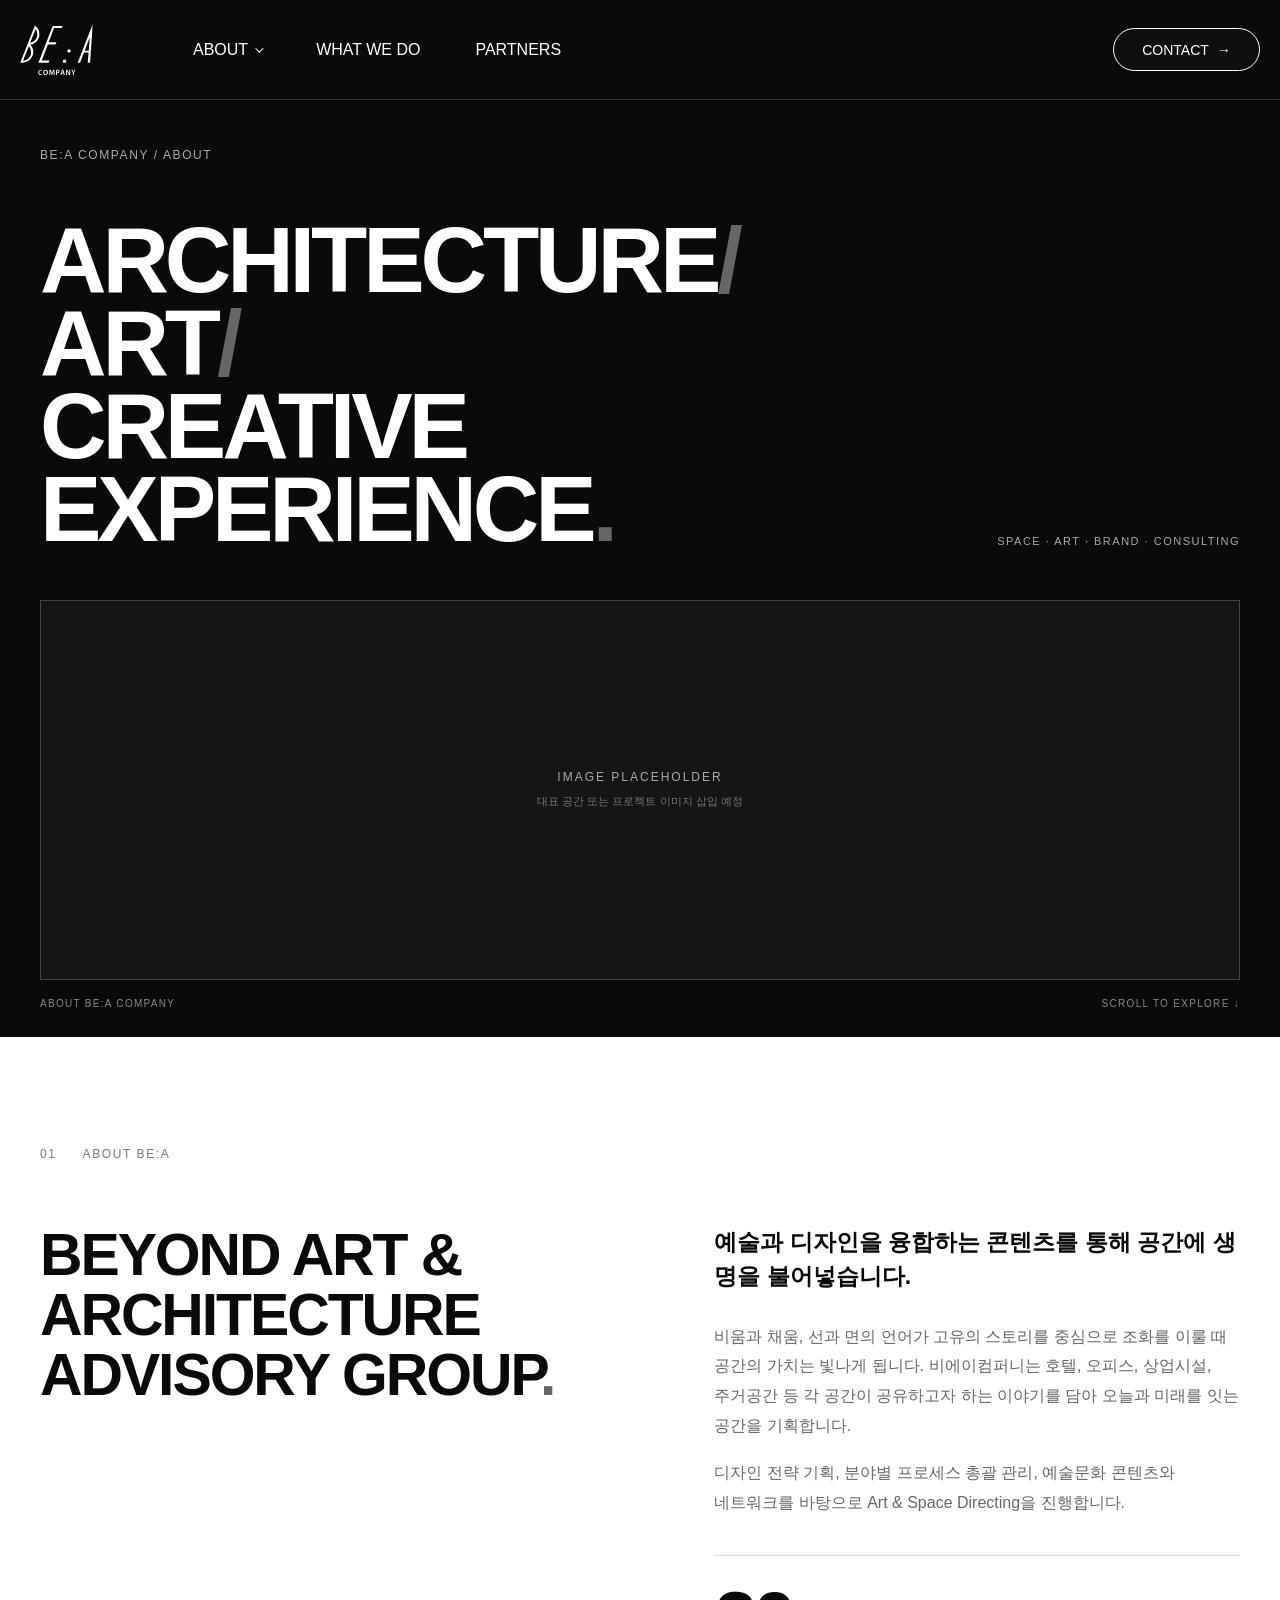
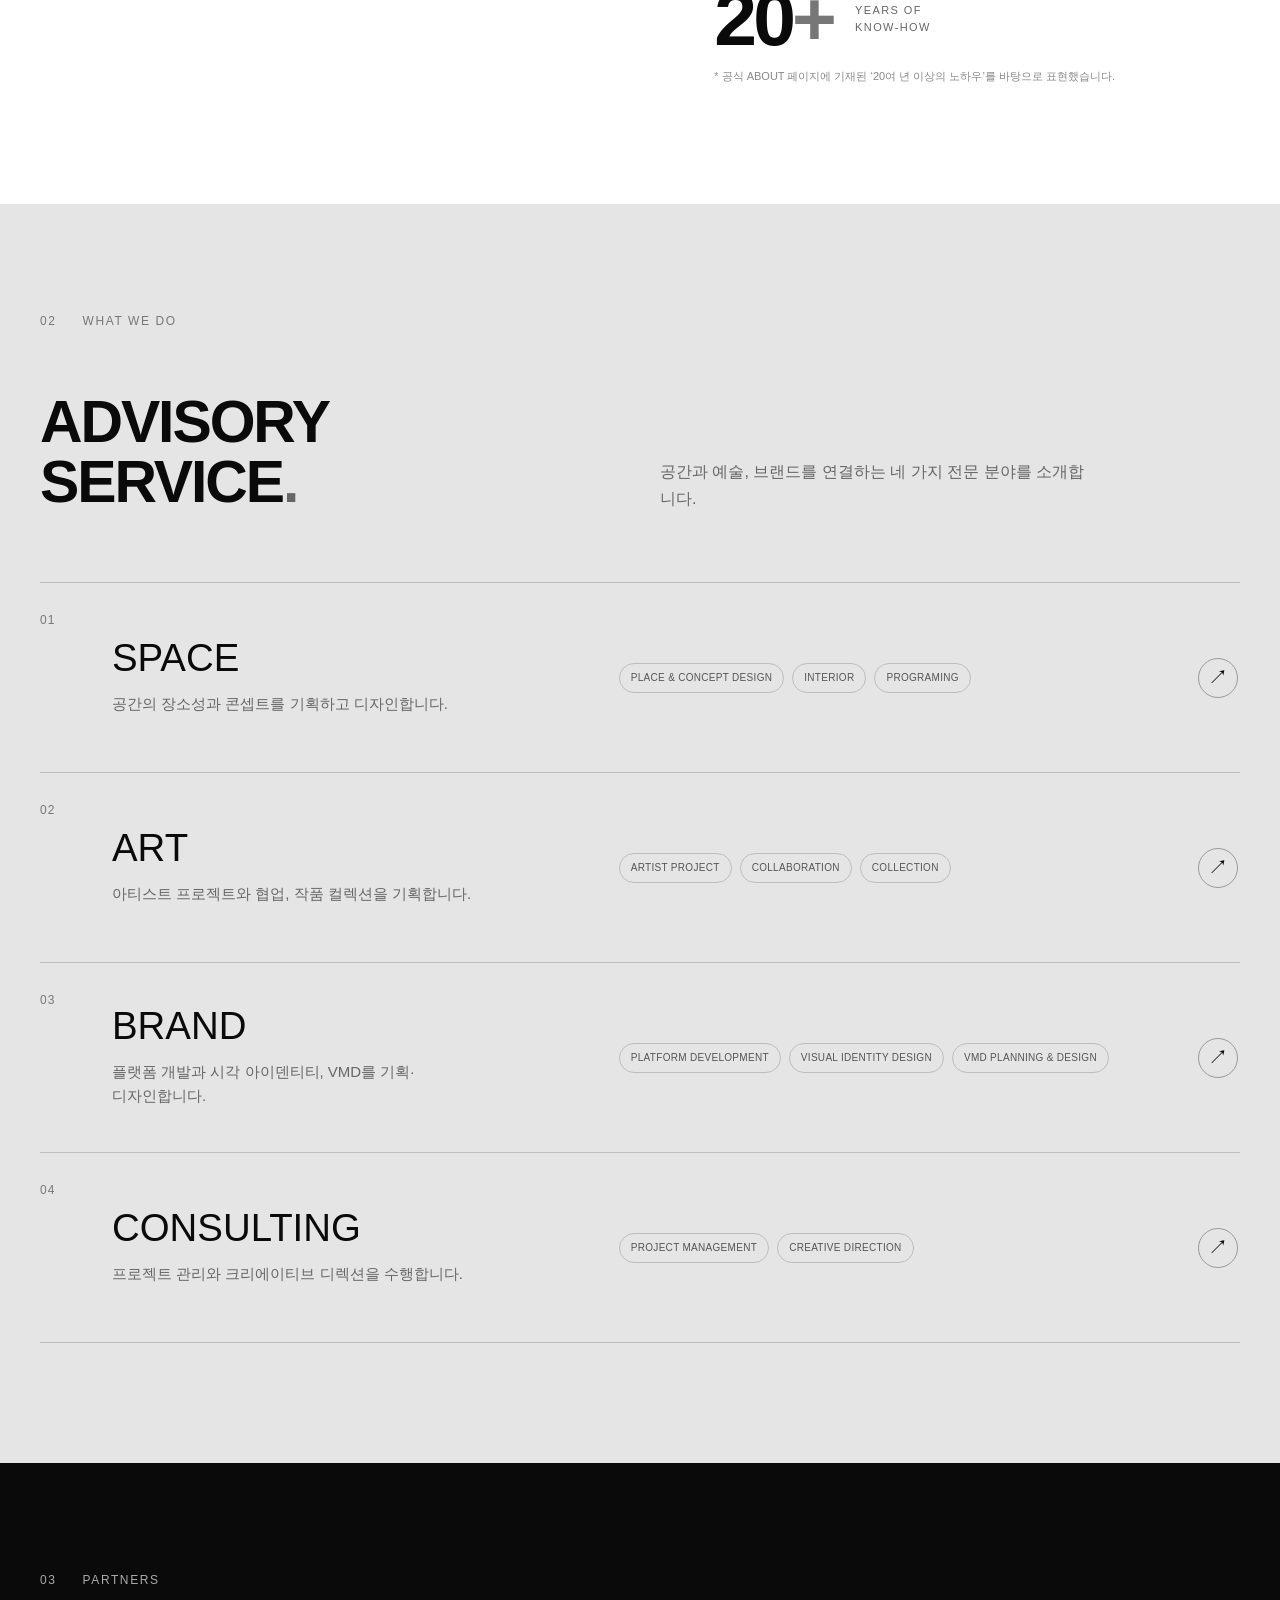
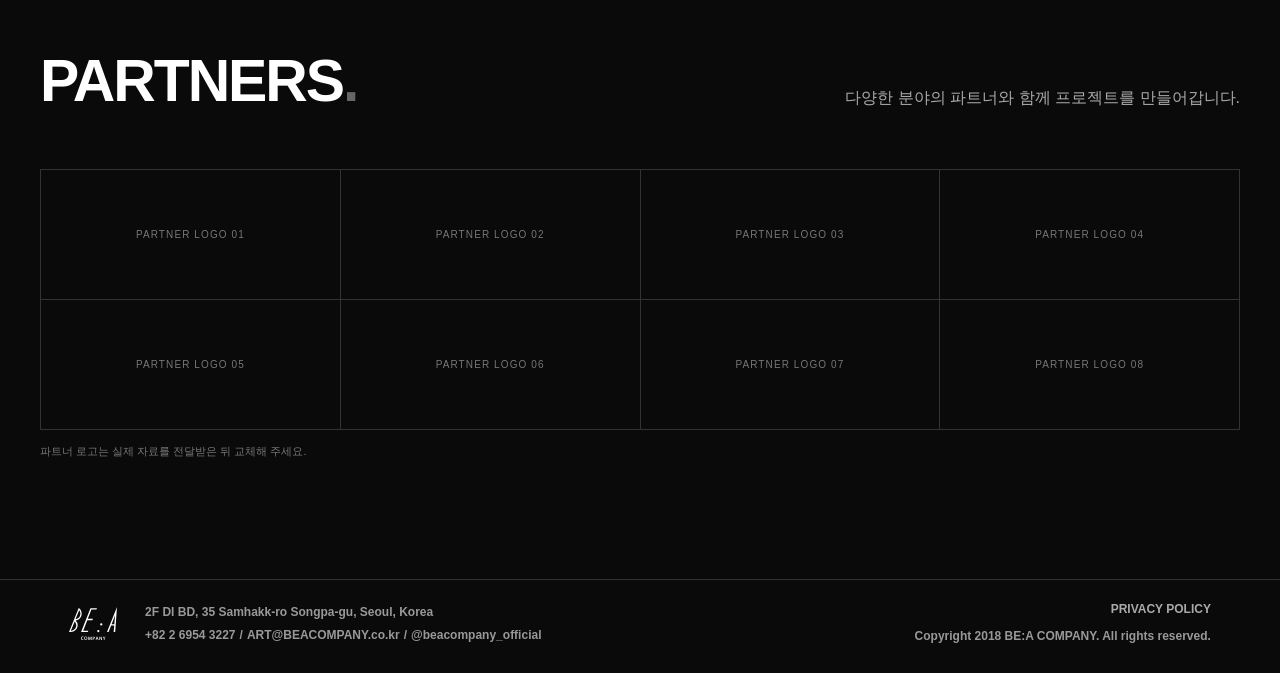
==== commit f9c2b808: "Remove main-page anchor links from ABOUT navigation" ====
--- a/Beacompany/about.html
+++ b/Beacompany/about.html
@@ -25,8 +25,7 @@
             <a href="#partners">PARTNERS</a>
           </div>
         </div>
-        <a href="index.html#services">WHAT WE DO</a>
-        <a href="index.html#project">PROJECTS</a>
+        <a href="#expertise">WHAT WE DO</a>
         <a href="#partners">PARTNERS</a>
       </nav>
       <a class="contact-link" href="mailto:ART@BEACOMPANY.co.kr">CONTACT <span aria-hidden="true">→</span></a>
--- a/Beacompany/css/about.css
+++ b/Beacompany/css/about.css
@@ -1,189 +1,107 @@
-/* ABOUT page — extends the existing BE:A COMPANY design system */
+/* ABOUT page: extends the existing Design.md system; main.css remains unchanged. */
 .about-page {
-  --about-black: var(--color-black, #0a0a0a);
-  --about-white: var(--color-white, #fff);
+  --about-black: var(--color-black, #0A0A0A);
+  --about-white: var(--color-white, #FFF);
   --about-gray: var(--color-gray, #666);
-  --about-font: var(--font-primary, "Futura PT", "Pretendard Variable", sans-serif);
+  color: var(--about-black);
   background: var(--about-white);
-  color: var(--about-black);
-  font-family: var(--about-font);
+  font-family: var(--font-primary, "Futura PT", "Pretendard Variable", sans-serif);
 }
 .about-page main { overflow: hidden; }
-.about-container {
-  width: min(1626px, calc(100% - 40px));
-  margin: 0 auto;
-}
+.about-container { width: min(1626px, calc(100% - 40px)); margin: 0 auto; }
 .about-page .site-header { background: var(--about-black); color: var(--about-white); }
-.about-page .about-hero {
-  padding: 74px 0 110px;
-  background: var(--about-black);
-  color: var(--about-white);
-}
-.about-eyebrow, .section-kicker {
-  margin: 0;
-  font-size: 12px;
-  line-height: 1.4;
-  letter-spacing: 1.8px;
-  font-weight: 500;
-}
-.about-hero h1 {
-  margin: 54px 0 34px;
-  font-size: clamp(64px, 10.5vw, 164px);
-  line-height: .82;
-  letter-spacing: -.055em;
-  font-weight: 800;
-}
-.about-hero h1 span, .about-page h2 span { color: var(--about-gray); }
-.about-hero-bottom {
-  display: flex;
-  justify-content: space-between;
-  align-items: end;
-  gap: 24px;
-  margin-bottom: 54px;
-}
-.about-hero-bottom p {
-  margin: 0;
-  color: #d0d0d0;
-  font-size: clamp(17px, 1.6vw, 25px);
-  line-height: 1.5;
-}
-.about-index { color: #888; font-size: 12px; letter-spacing: 1.5px; }
-.about-image-placeholder, .work-image-placeholder {
-  min-height: 420px;
-  display: flex;
-  flex-direction: column;
-  justify-content: center;
-  align-items: center;
-  gap: 10px;
-  border: 1px solid #555;
-  background: #171717;
-  color: #aaa;
-  text-align: center;
-}
-.about-image-placeholder span, .work-image-placeholder span {
-  font-size: 13px;
-  letter-spacing: 2px;
-}
-.about-image-placeholder small, .work-image-placeholder small { font-size: 12px; color: #777; }
-.about-intro { padding: 120px 0 130px; background: #fff; }
-.intro-layout { display: grid; grid-template-columns: 1fr 2fr; gap: 50px; }
-.section-kicker { color: #777; }
-.intro-copy h2, .section-heading h2, .work-layout h2, .contact-layout h2 {
-  margin: 0;
-  font-size: clamp(52px, 6.2vw, 96px);
-  line-height: .94;
-  letter-spacing: -.045em;
-  font-weight: 800;
-}
-.intro-copy h2 { margin-bottom: 42px; }
-.intro-lead { margin: 0 0 12px; font-size: clamp(20px, 2vw, 30px); line-height: 1.45; font-weight: 600; }
-.intro-description { margin: 0; color: #666; font-size: 17px; line-height: 1.6; }
-.about-expertise { padding: 110px 0 125px; background: #f7f7f7; }
-.section-heading { display: grid; grid-template-columns: 1fr 2fr; gap: 28px 50px; align-items: start; margin-bottom: 76px; }
-.section-heading h2 { grid-column: 2; }
-.section-heading > p:last-child { grid-column: 2; margin: 0; color: #666; font-size: 17px; line-height: 1.6; }
-.expertise-list { border-top: 1px solid #cfcfcf; }
-.expertise-item {
-  display: grid;
-  grid-template-columns: 70px minmax(220px, 1fr) minmax(250px, 1fr) 48px;
-  align-items: center;
-  gap: 28px;
-  min-height: 230px;
-  padding: 32px 0;
-  border-bottom: 1px solid #cfcfcf;
-}
-.expertise-number { align-self: start; color: #777; font-size: 13px; letter-spacing: 1px; }
-.expertise-main h3 { margin: 0 0 18px; font-size: clamp(36px, 4vw, 58px); line-height: 1; font-weight: 500; }
-.expertise-main p { margin: 0; color: #666; font-size: 17px; line-height: 1.55; }
+.about-page .about-hero { padding: 48px 20px 28px; background: var(--about-black); color: var(--about-white); }
+.about-eyebrow, .about-section-label { font-size: 12px; font-weight: 500; letter-spacing: 1.6px; }
+.about-eyebrow { margin: 0 0 58px; color: #aaa; }
+.about-hero-heading { display: flex; justify-content: space-between; align-items: end; gap: 24px; margin-bottom: 48px; }
+.about-hero-heading h1 { margin: 0; font-size: clamp(48px, 7.2vw, 112px); line-height: .9; letter-spacing: -.045em; font-weight: 800; overflow-wrap: anywhere; }
+.about-hero-heading h1 span { color: #666; }
+.about-hero-heading > p { flex: 0 0 auto; margin: 0 0 5px; color: #aaa; font-size: 11px; letter-spacing: 1.5px; }
+.about-hero-image { min-height: 380px; display: flex; flex-direction: column; justify-content: center; align-items: center; gap: 10px; border: 1px solid #444; background: #151515; color: #aaa; text-align: center; }
+.about-hero-image span { font-size: 12px; letter-spacing: 2px; }
+.about-hero-image small { color: #777; font-size: 11px; }
+.about-hero-foot { display: flex; justify-content: space-between; padding-top: 18px; color: #888; font-size: 10px; letter-spacing: 1.3px; }
+
+.about-intro { padding: 110px 20px 120px; background: #fff; }
+.about-section-label { display: flex; gap: 26px; margin-bottom: 64px; color: #777; }
+.about-intro-grid { display: grid; grid-template-columns: 1.1fr 1fr; gap: 8%; align-items: start; }
+.about-intro-grid h2, .expertise-heading h2, .partners-heading h2 { margin: 0; font-size: clamp(44px, 4.6vw, 70px); line-height: 1.02; letter-spacing: -.035em; font-weight: 800; }
+.about-intro-grid h2 span, .expertise-heading h2 span, .partners-heading h2 span { color: #666; }
+.about-intro-copy { max-width: 650px; }
+.about-lead { margin: 0 0 28px; font-size: clamp(20px, 1.8vw, 28px); line-height: 1.5; font-weight: 600; }
+.about-intro-copy > p:not(.about-lead) { margin: 0 0 18px; color: #666; font-family: "Pretendard Variable", sans-serif; font-size: 16px; line-height: 1.85; word-break: keep-all; }
+.about-experience { display: flex; align-items: center; gap: 22px; margin-top: 38px; padding-top: 28px; border-top: 1px solid #d9d9d9; }
+.about-experience strong { font-size: clamp(56px, 6vw, 88px); line-height: .9; letter-spacing: -.05em; font-weight: 700; }
+.about-experience strong span { color: #777; }
+.about-experience p { margin: 0; color: #666; font-size: 11px; line-height: 1.5; letter-spacing: 1.4px; }
+.about-note { display: block; margin-top: 14px; color: #888; font-family: "Pretendard Variable", sans-serif; font-size: 11px; line-height: 1.5; }
+
+.about-expertise { padding: 110px 20px 120px; background: #e5e5e5; }
+.expertise-heading { display: grid; grid-template-columns: 1fr 1fr; gap: 40px; align-items: end; margin-bottom: 70px; }
+.expertise-heading > p, .partners-heading > p { max-width: 430px; margin: 0; color: #666; font-family: "Pretendard Variable", sans-serif; font-size: 16px; line-height: 1.7; }
+.expertise-list { border-top: 1px solid #bdbdbd; }
+.expertise-item { display: grid; grid-template-columns: 48px minmax(220px, 1fr) minmax(280px, 1.15fr) 42px; align-items: center; gap: 24px; min-height: 190px; padding: 30px 0; border-bottom: 1px solid #bdbdbd; }
+.expertise-number { align-self: start; color: #777; font-size: 12px; letter-spacing: 1px; }
+.expertise-main h3 { margin: 0 0 14px; font-size: clamp(32px, 3vw, 46px); line-height: 1; font-weight: 500; }
+.expertise-main p { max-width: 360px; margin: 0; color: #666; font-family: "Pretendard Variable", sans-serif; font-size: 15px; line-height: 1.6; word-break: keep-all; }
 .expertise-tags { display: flex; flex-wrap: wrap; gap: 8px; }
-.expertise-tags span {
-  padding: 9px 13px;
-  border: 1px solid #c9c9c9;
-  border-radius: 999px;
-  color: #555;
-  font-size: 10px;
-  line-height: 1.2;
-  letter-spacing: .4px;
-}
-.expertise-link {
-  width: 42px;
-  height: 42px;
-  display: grid;
-  place-items: center;
-  border: 1px solid #999;
-  border-radius: 50%;
-  font-size: 20px;
-  transition: background 180ms ease, color 180ms ease;
-}
-.expertise-link:hover { background: #0a0a0a; color: #fff; }
-.about-work { padding: 120px 0; background: #fff; }
-.work-layout, .contact-layout { display: grid; grid-template-columns: 1fr 1fr; gap: 60px; align-items: end; margin-bottom: 70px; }
-.work-layout h2, .contact-layout h2 { margin-top: 42px; }
-.work-copy p, .contact-copy p { max-width: 480px; margin: 0 0 30px; color: #666; font-size: 18px; line-height: 1.65; }
-.about-text-link {
-  display: inline-flex;
-  align-items: center;
-  gap: 24px;
-  padding-bottom: 9px;
-  border-bottom: 1px solid currentColor;
-  font-size: 14px;
-  font-weight: 600;
-  letter-spacing: 1px;
-}
-.about-text-link span { font-size: 19px; }
-.work-image-placeholder { min-height: 520px; background: #eee; border-color: #d0d0d0; color: #666; }
-.work-image-placeholder small { color: #888; }
-.about-contact { padding: 115px 0 125px; background: #0a0a0a; color: #fff; }
-.about-contact .section-kicker { color: #aaa; }
-.about-contact h2 span { color: #777; }
-.contact-copy p { color: #ccc; }
-.about-contact .about-text-link { color: #fff; }
+.expertise-tags span { padding: 8px 11px; border: 1px solid #bdbdbd; border-radius: 999px; color: #555; font-size: 10px; line-height: 1.2; letter-spacing: .3px; }
+.expertise-link { display: grid; place-items: center; width: 40px; height: 40px; border: 1px solid #999; border-radius: 50%; font-size: 20px; transition: background 180ms ease, color 180ms ease; }
+.expertise-link:hover, .expertise-link:focus-visible { background: #0a0a0a; color: #fff; }
+
+.about-partners { padding: 110px 20px 120px; background: #0a0a0a; color: #fff; }
+.about-partners .about-section-label { color: #aaa; }
+.partners-heading { display: flex; justify-content: space-between; align-items: end; gap: 32px; margin-bottom: 58px; }
+.partners-heading > p { color: #aaa; }
+.partner-grid { display: grid; grid-template-columns: repeat(4, minmax(0, 1fr)); border-top: 1px solid #333; border-left: 1px solid #333; }
+.partner-placeholder { min-height: 130px; display: grid; place-items: center; padding: 18px; border-right: 1px solid #333; border-bottom: 1px solid #333; color: #777; text-align: center; }
+.partner-placeholder span { font-size: 10px; letter-spacing: 1.1px; }
+.partner-note { margin: 14px 0 0; color: #777; font-family: "Pretendard Variable", sans-serif; font-size: 11px; }
 .about-page .site-footer { border-top: 1px solid #333; }
 
 @media (max-width: 900px) {
-  .about-container { width: calc(100% - 48px); }
-  .about-page .about-hero { padding: 60px 0 82px; }
-  .about-hero h1 { margin-top: 48px; font-size: clamp(60px, 12vw, 110px); }
-  .about-image-placeholder { min-height: 340px; }
-  .about-intro, .about-expertise, .about-work, .about-contact { padding-top: 82px; padding-bottom: 90px; }
-  .intro-layout, .section-heading { grid-template-columns: 1fr 2fr; gap: 30px; }
-  .section-heading { margin-bottom: 54px; }
-  .expertise-item { grid-template-columns: 42px minmax(180px, 1fr) minmax(180px, 1fr) 42px; gap: 16px; }
-  .expertise-tags span { font-size: 9px; padding: 8px 10px; }
-  .work-layout, .contact-layout { gap: 34px; }
-  .work-image-placeholder { min-height: 400px; }
+  .about-container { width: 100%; }
+  .about-page .about-hero { padding: 42px 24px 24px; }
+  .about-hero-heading { align-items: start; flex-direction: column; gap: 22px; }
+  .about-hero-heading h1 { font-size: clamp(54px, 10vw, 88px); }
+  .about-hero-image { min-height: 320px; }
+  .about-intro, .about-expertise, .about-partners { padding: 82px 24px 90px; }
+  .about-intro-grid { grid-template-columns: 1fr 1fr; gap: 36px; }
+  .about-intro-grid h2, .expertise-heading h2, .partners-heading h2 { font-size: clamp(42px, 5.5vw, 60px); }
+  .expertise-item { grid-template-columns: 34px minmax(170px, 1fr) minmax(180px, 1fr) 36px; gap: 14px; }
+  .expertise-tags span { font-size: 9px; padding: 7px 8px; }
+  .partner-placeholder { min-height: 110px; }
 }
 @media (max-width: 560px) {
-  .about-container { width: calc(100% - 36px); }
-  .about-page .about-hero { padding: 46px 0 64px; }
-  .about-eyebrow, .section-kicker { font-size: 10px; letter-spacing: 1.3px; }
-  .about-hero h1 { margin: 48px 0 28px; font-size: clamp(52px, 13vw, 76px); }
-  .about-hero-bottom { margin-bottom: 34px; align-items: start; }
-  .about-hero-bottom p { font-size: 16px; }
-  .about-index { white-space: nowrap; font-size: 10px; }
-  .about-image-placeholder { min-height: 230px; }
-  .about-image-placeholder span, .work-image-placeholder span { font-size: 10px; }
-  .about-image-placeholder small, .work-image-placeholder small { padding: 0 12px; font-size: 10px; }
-  .about-intro, .about-expertise, .about-work, .about-contact { padding: 64px 0 72px; }
-  .intro-layout, .section-heading, .work-layout, .contact-layout { grid-template-columns: 1fr; gap: 28px; }
-  .intro-copy h2, .section-heading h2, .work-layout h2, .contact-layout h2 { font-size: clamp(44px, 12vw, 64px); }
-  .intro-copy h2 { margin-bottom: 28px; }
-  .intro-lead { font-size: 19px; }
-  .intro-description { font-size: 15px; }
-  .section-heading { margin-bottom: 38px; }
-  .section-heading h2, .section-heading > p:last-child { grid-column: 1; }
-  .section-heading > p:last-child { font-size: 15px; }
-  .expertise-item { grid-template-columns: 32px minmax(0, 1fr) 38px; gap: 12px; min-height: 0; padding: 28px 0; }
+  .about-page .about-hero { padding: 32px 18px 20px; }
+  .about-eyebrow, .about-section-label { font-size: 10px; letter-spacing: 1.2px; }
+  .about-eyebrow { margin-bottom: 42px; }
+  .about-hero-heading { margin-bottom: 30px; }
+  .about-hero-heading h1 { font-size: clamp(43px, 12.3vw, 66px); line-height: .95; }
+  .about-hero-heading > p { font-size: 9px; }
+  .about-hero-image { min-height: 230px; }
+  .about-hero-foot { font-size: 8px; letter-spacing: .7px; }
+  .about-intro, .about-expertise, .about-partners { padding: 64px 18px 72px; }
+  .about-section-label { gap: 18px; margin-bottom: 40px; }
+  .about-intro-grid { grid-template-columns: 1fr; gap: 34px; }
+  .about-intro-grid h2, .expertise-heading h2, .partners-heading h2 { font-size: clamp(40px, 11vw, 56px); }
+  .about-lead { font-size: 20px; }
+  .about-intro-copy > p:not(.about-lead) { font-size: 14px; line-height: 1.8; }
+  .about-experience { margin-top: 28px; }
+  .expertise-heading { grid-template-columns: 1fr; gap: 22px; margin-bottom: 40px; }
+  .expertise-heading > p, .partners-heading > p { font-size: 14px; }
+  .expertise-item { grid-template-columns: 28px minmax(0, 1fr) 34px; gap: 10px; min-height: 0; padding: 26px 0; }
   .expertise-number { grid-column: 1; grid-row: 1 / span 2; }
   .expertise-main { grid-column: 2; }
-  .expertise-main h3 { margin-bottom: 12px; font-size: 38px; }
-  .expertise-main p { font-size: 15px; }
-  .expertise-tags { grid-column: 2 / 4; margin-top: 16px; }
-  .expertise-link { grid-column: 3; grid-row: 1; width: 34px; height: 34px; }
-  .work-layout, .contact-layout { margin-bottom: 38px; }
-  .work-layout h2, .contact-layout h2 { margin-top: 24px; }
-  .work-copy p, .contact-copy p { margin-bottom: 22px; font-size: 16px; }
-  .work-image-placeholder { min-height: 260px; }
+  .expertise-main h3 { font-size: 36px; margin-bottom: 10px; }
+  .expertise-main p { font-size: 14px; }
+  .expertise-tags { grid-column: 2 / 4; margin-top: 14px; }
+  .expertise-link { grid-column: 3; grid-row: 1; width: 32px; height: 32px; }
+  .expertise-tags span { font-size: 9px; }
+  .partners-heading { align-items: start; flex-direction: column; gap: 20px; margin-bottom: 36px; }
+  .partner-grid { grid-template-columns: repeat(2, minmax(0, 1fr)); }
+  .partner-placeholder { min-height: 92px; padding: 10px; }
+  .partner-placeholder span { font-size: 8px; }
 }
 @media (prefers-reduced-motion: reduce) {
   .expertise-link { transition: none; }
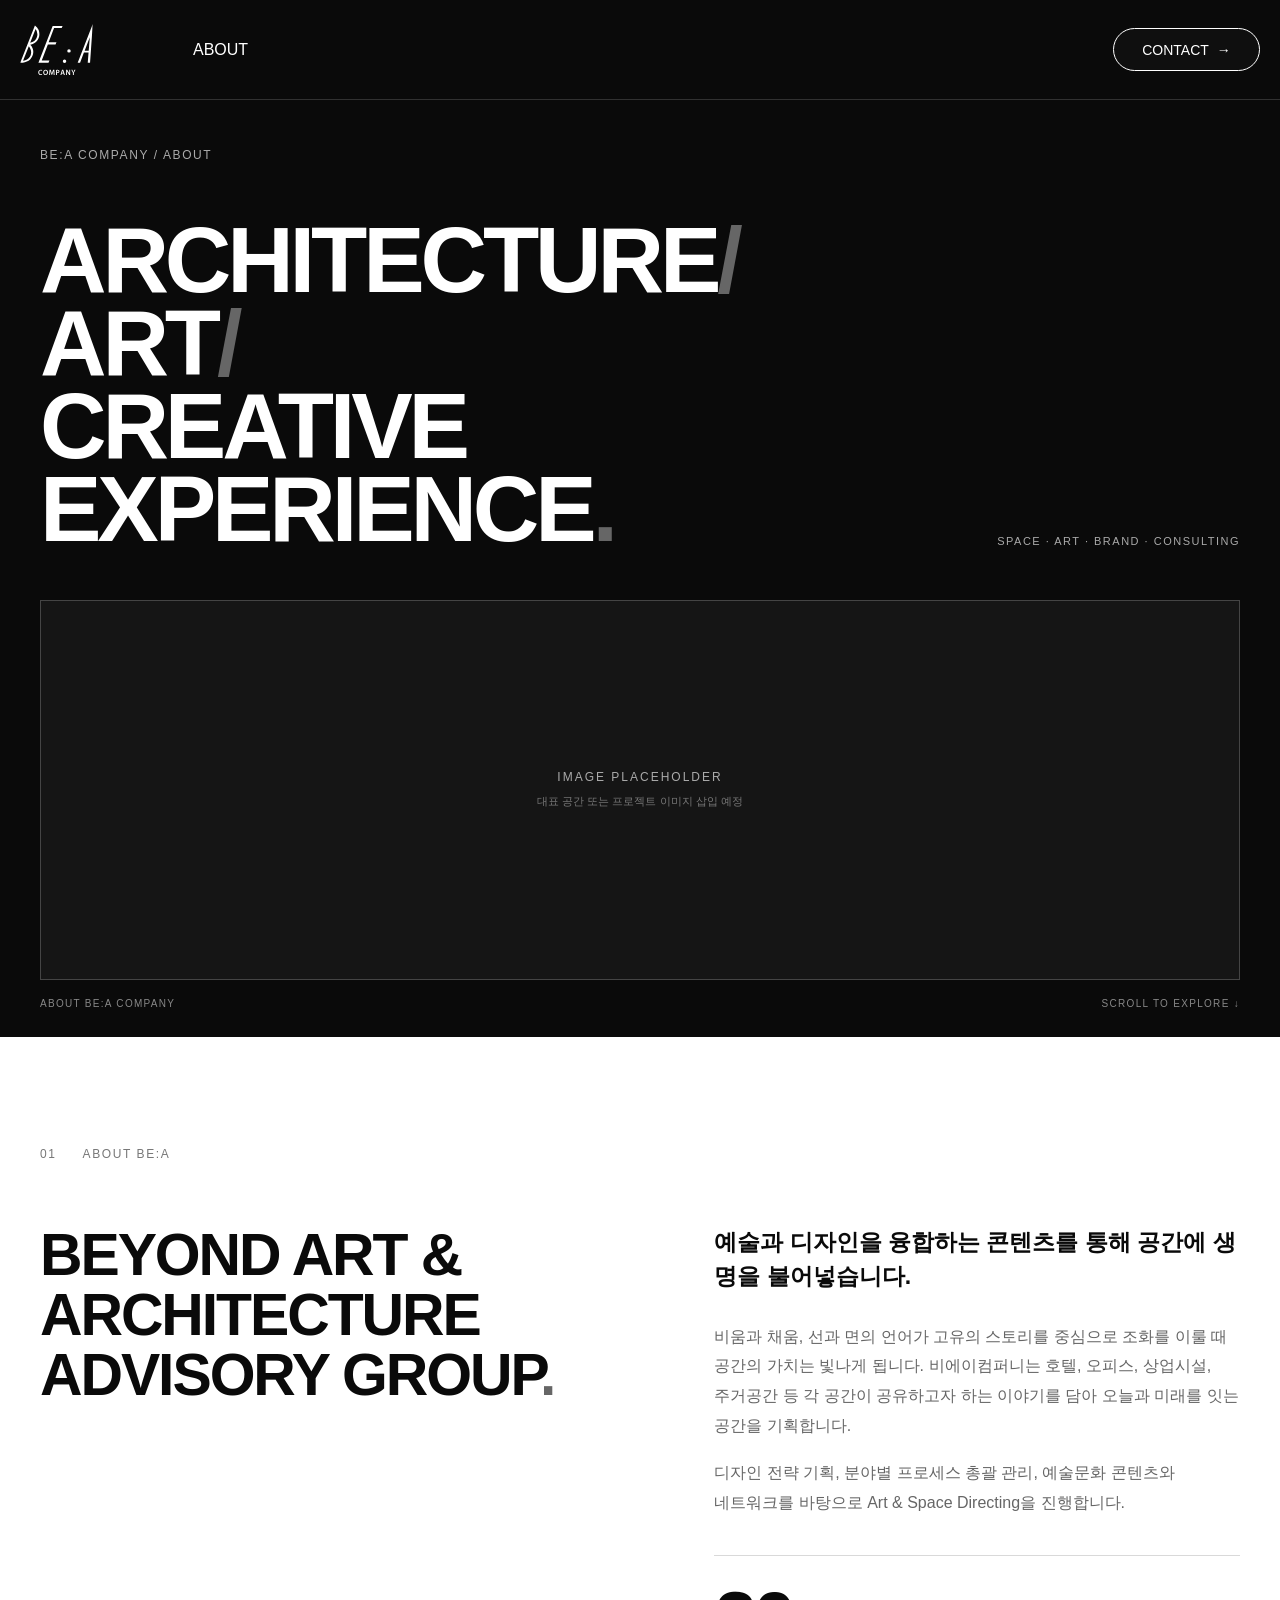
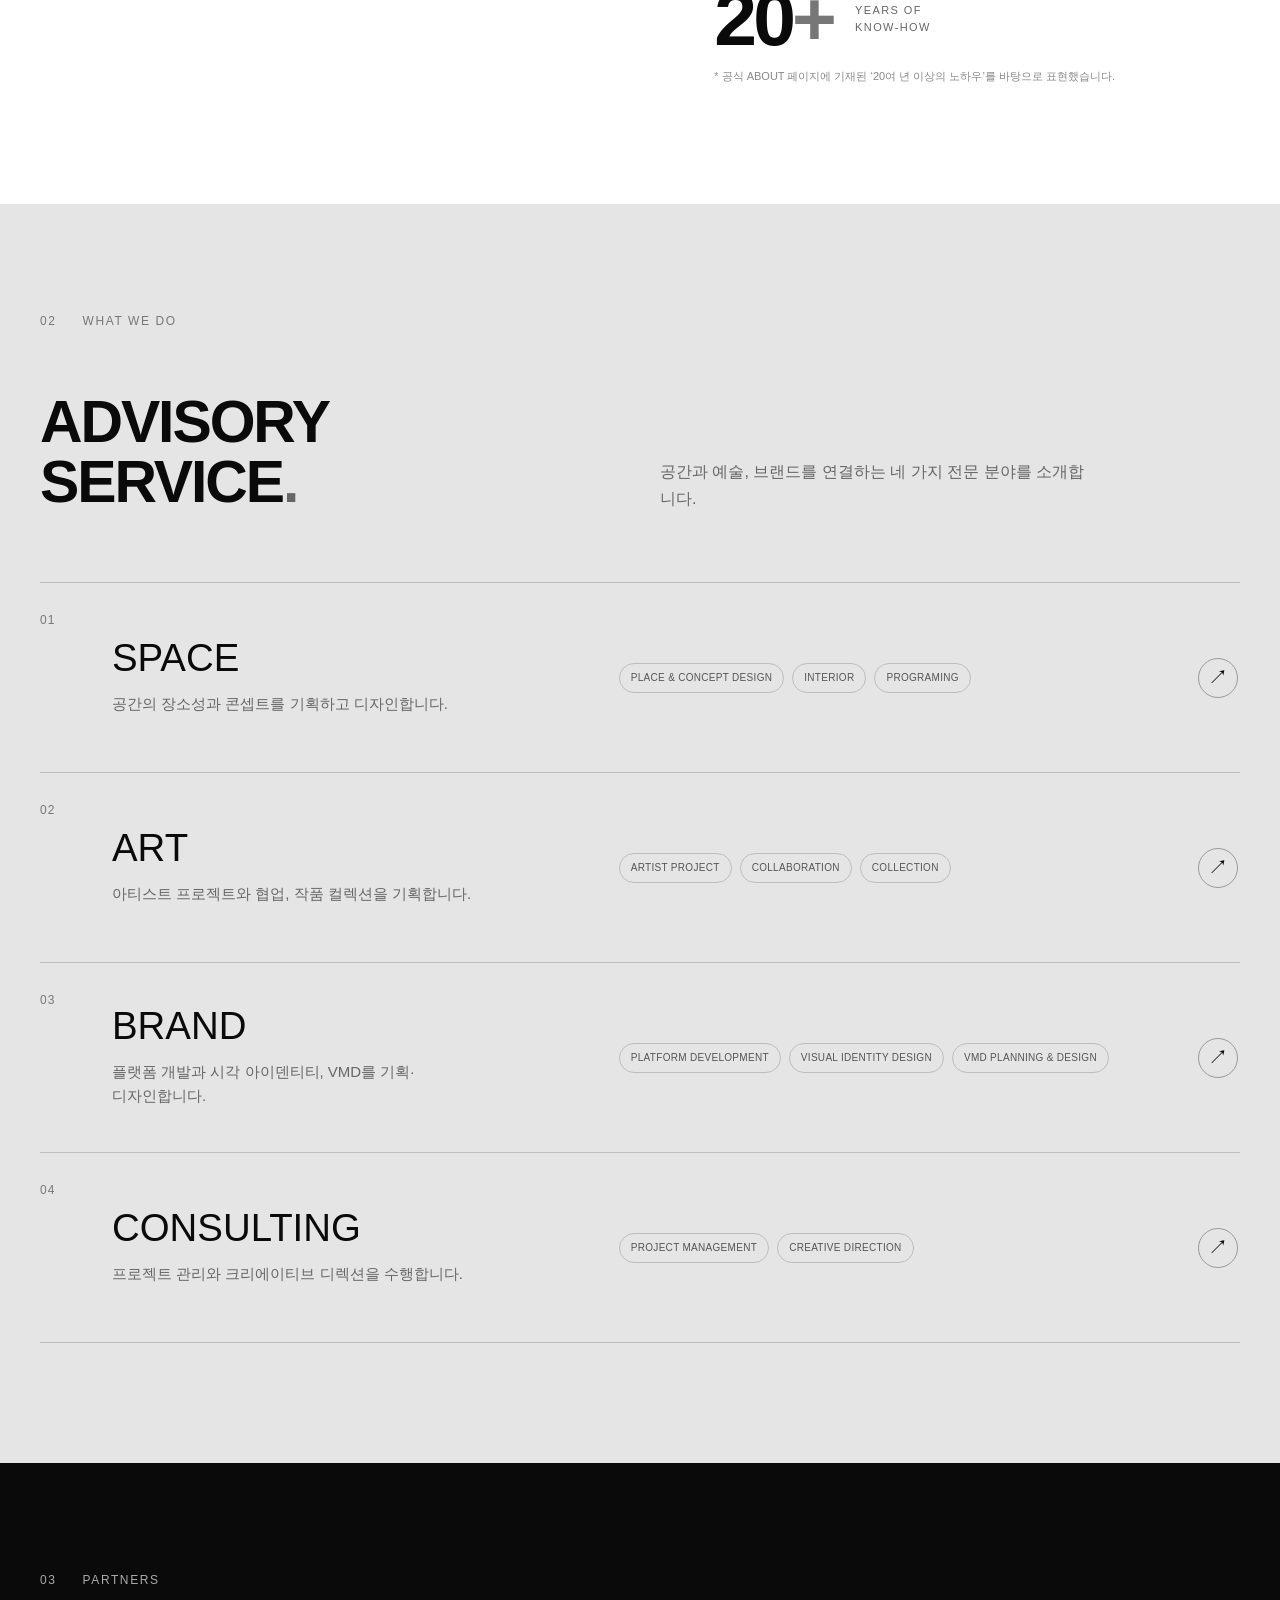
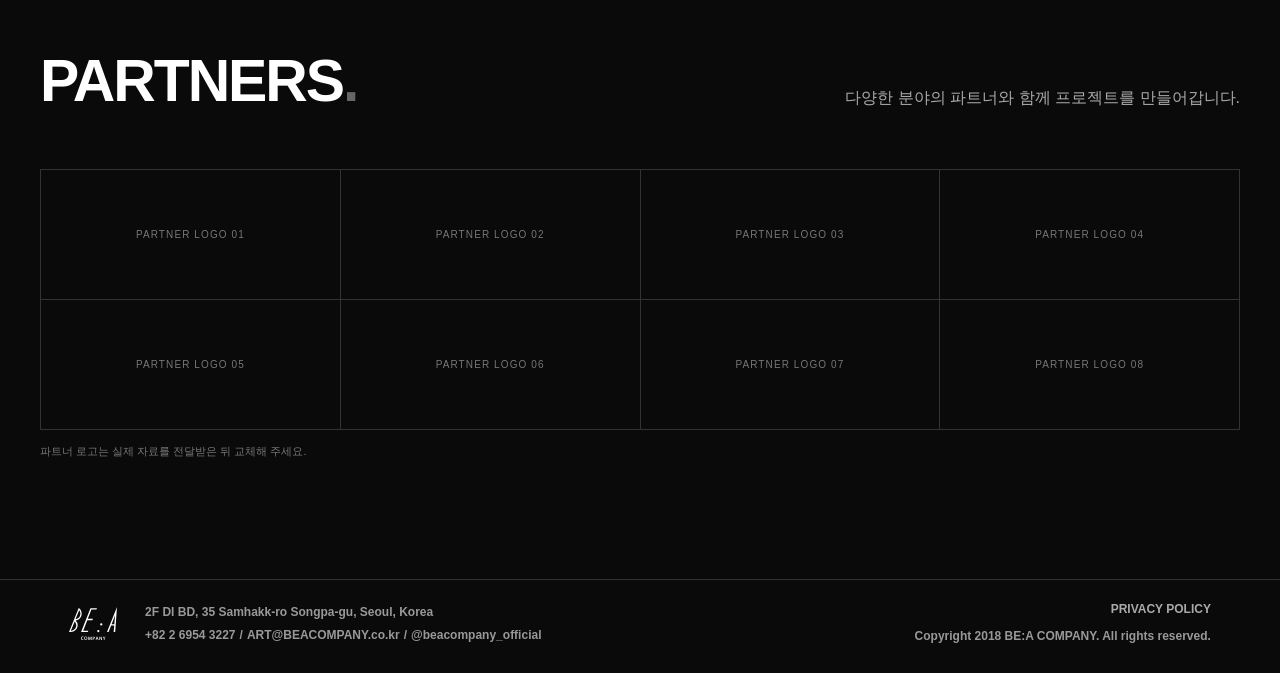
==== commit 9b798cf1: "Match ABOUT page header and footer to main page" ====
--- a/Beacompany/about.html
+++ b/Beacompany/about.html
@@ -13,24 +13,10 @@
 </head>
 <body>
 <div id="wrap" class="about-page">
-  <header class="site-header">
-    <div class="header-inner">
-      <a class="brand-mark" href="index.html" aria-label="BE:A Company home"><img src="img/logo_white.svg" alt="BE:A Company"></a>
-      <nav class="main-nav" aria-label="Main navigation">
-        <div class="nav-about">
-          <a href="#about-intro" aria-current="page">ABOUT <span class="nav-caret" aria-hidden="true"></span></a>
-          <div class="about-menu">
-            <a href="#about-intro">ABOUT BE:A</a>
-            <a href="#expertise">ADVISORY SERVICE</a>
-            <a href="#partners">PARTNERS</a>
-          </div>
-        </div>
-        <a href="#expertise">WHAT WE DO</a>
-        <a href="#partners">PARTNERS</a>
-      </nav>
-      <a class="contact-link" href="mailto:ART@BEACOMPANY.co.kr">CONTACT <span aria-hidden="true">→</span></a>
-    </div>
-  </header>
+  <header class="site-header"><div class="header-inner">
+<a class="brand-mark" href="index.html" aria-label="BE:A Company home"><img src="img/logo_white.svg" alt="BE:A Company"></a>
+<nav class="main-nav" aria-label="Main navigation"><a href="about.html">ABOUT</a></nav>
+<a class="contact-link" href="mailto:ART@BEACOMPANY.co.kr">CONTACT <span aria-hidden="true">→</span></a></div></header>
 
   <main>
     <section class="about-hero" aria-labelledby="about-title">
@@ -126,18 +112,18 @@
   </main>
 
   <footer class="site-footer">
-    <div class="footer-inner">
-      <a class="footer-logo" href="index.html" aria-label="BE:A COMPANY home"><img src="img/logo_white.svg" alt="BE:A COMPANY"></a>
-      <div class="footer-company">
-        <p>2F DI BD, 35 Samhakk-ro Songpa-gu, Seoul, Korea</p>
-        <p><a href="tel:+82269543227">+82 2 6954 3227</a><span>/</span><a href="mailto:ART@BEACOMPANY.co.kr">ART@BEACOMPANY.co.kr</a><span>/</span><a href="https://www.instagram.com/beacompany_official/" target="_blank" rel="noopener noreferrer">@beacompany_official</a></p>
-      </div>
-      <div class="footer-legal">
-        <a href="index.html#privacy">PRIVACY POLICY</a>
-        <p>Copyright 2018 BE:A COMPANY. All rights reserved.</p>
-      </div>
+  <div class="footer-inner">
+    <a class="footer-logo" href="index.html#top" aria-label="BE:A COMPANY home"><img src="img/logo_white.svg" alt="BE:A COMPANY"></a>
+    <div class="footer-company">
+      <p>2F DI BD, 35 Samhakk-ro Songpa-gu, Seoul, Korea</p>
+      <p><a href="tel:+82269543227">+82 2 6954 3227</a><span>/</span><a href="mailto:ART@BEACOMPANY.co.kr">ART@BEACOMPANY.co.kr</a><span>/</span><a href="https://www.instagram.com/beacompany_official/" target="_blank" rel="noopener noreferrer">@beacompany_official</a></p>
     </div>
-  </footer>
+    <div class="footer-legal">
+      <a href="index.html#privacy">PRIVACY POLICY</a>
+      <p>Copyright 2018 BE:A COMPANY. All rights reserved.</p>
+    </div>
+  </div>
+</footer>
 </div>
 </body>
 </html>
--- a/Beacompany/css/main.css
+++ b/Beacompany/css/main.css
@@ -667,13 +667,13 @@
 }
 .partners-inner { width: min(1626px, 100%); margin: 0 auto; }
 .partners-title {
-    margin: 0 0 84px;
+    margin: 0 0 24px;
     font-size: clamp(48px, 3.65vw, 70px);
     font-weight: 800;
     line-height: 1.1;
     letter-spacing: -.035em;
 }
-.partners-description { font-size: 14px; line-height: 1.6; }
+.partners-description { font-size: 16px; line-height: 1.6; }
 .contact-sec {
     min-height: 100svh;
     box-sizing: border-box;
@@ -706,7 +706,8 @@
 .contact-options .contact-fields .contact-cta { margin-top: 16px; font-size: 11px; }
 @media (max-width: 700px) {
     .partners-sec { min-height: 80svh; padding: 64px 24px 72px; }
-    .partners-title { margin-bottom: 48px; font-size: clamp(42px, 9vw, 56px); }
+    .partners-title { margin-bottom: 20px; font-size: clamp(42px, 9vw, 56px); }
+    .partners-description { font-size: 16px; }
     .contact-sec { min-height: 85svh; padding: 64px 24px 72px; }
     .contact-inner { grid-template-columns: 1fr; gap: 42px; }
     .contact-options { max-width: none; justify-self: stretch; }
@@ -809,3 +810,189 @@
     }
     .footer-logo { width: 42px; }
 }
+
+
+/* CONTACT typography: keep body copy at 16px or larger */
+.contact-options > p {
+    font-size: 16px;
+}
+.contact-option span {
+    font-size: 16px;
+}
+.contact-options .contact-fields .contact-cta {
+    display: inline-flex;
+    align-items: center;
+    gap: 12px;
+    font-size: 18px;
+    font-weight: 700;
+}
+/* The CTA already contains a text arrow in index.html; prevent the generic link arrow from duplicating it. */
+.contact-fields .contact-cta::after {
+    content: none;
+}
+@media (max-width: 700px) {
+    .contact-options > p,
+    .contact-option span {
+        font-size: 16px;
+    }
+    .contact-options .contact-fields .contact-cta {
+        font-size: 18px;
+    }
+}
+
+
+/* Partners logo marquee */
+.partners-marquee {
+    width: 100%;
+    margin-top: 64px;
+    overflow: hidden;
+}
+.partners-track {
+    display: flex;
+    width: max-content;
+    animation: partners-scroll 24s linear infinite;
+    will-change: transform;
+}
+.partners-group {
+    display: flex;
+    flex: 0 0 auto;
+    align-items: center;
+    justify-content: space-around;
+    gap: clamp(72px, 10vw, 180px);
+    min-width: min(100vw - 40px, 1626px);
+    padding: 0 clamp(36px, 5vw, 90px);
+}
+.partners-group img {
+    display: block;
+    width: auto;
+    max-width: 220px;
+    height: 64px;
+    object-fit: contain;
+}
+@keyframes partners-scroll {
+    from { transform: translateX(0); }
+    to { transform: translateX(-50%); }
+}
+@media (max-width: 700px) {
+    .partners-marquee { margin-top: 48px; }
+    .partners-group {
+        gap: 56px;
+        min-width: 100vw;
+        padding: 0 28px;
+    }
+    .partners-group img {
+        max-width: 150px;
+        height: 48px;
+    }
+}
+@media (prefers-reduced-motion: reduce) {
+    .partners-track { animation: none; }
+    .partners-marquee { overflow-x: auto; }
+}
+
+
+
+/* Partners: six placeholder cards on the existing dark section */
+.partners-grid {
+    display: grid;
+    grid-template-columns: repeat(6, minmax(0, 1fr));
+    gap: 24px;
+    margin-top: 34px;
+}
+.partner-card {
+    display: flex;
+    align-items: center;
+    justify-content: center;
+    min-width: 0;
+    aspect-ratio: 1 / 1;
+    padding: 0;
+    overflow: hidden;
+    border: 0;
+    border-radius: 7px;
+    background: #f0f0ef;
+    cursor: default;
+}
+.partner-card img {
+    display: block;
+    width: 100%;
+    height: 100%;
+    object-fit: cover;
+}
+@media (max-width: 900px) {
+    .partners-grid { grid-template-columns: repeat(3, minmax(0, 1fr)); gap: 18px; }
+}
+@media (max-width: 560px) {
+    .partners-grid { grid-template-columns: repeat(2, minmax(0, 1fr)); gap: 14px; margin-top: 26px; }
+}
+
+
+/* Keep partner logos visually balanced inside the cards */
+.partner-card img {
+    width: 58%;
+    height: 58%;
+    object-fit: contain;
+}
+
+
+/* Reduce partner card dimensions to match the compact reference layout */
+.partners-grid {
+    grid-template-columns: repeat(6, 132px);
+    justify-content: start;
+    gap: 24px;
+}
+.partner-card {
+    width: 132px;
+    aspect-ratio: 1 / 1;
+}
+@media (max-width: 900px) {
+    .partners-grid {
+        grid-template-columns: repeat(3, 132px);
+        gap: 18px;
+    }
+}
+@media (max-width: 560px) {
+    .partners-grid {
+        grid-template-columns: repeat(2, minmax(0, 132px));
+        gap: 14px;
+    }
+    .partner-card { width: 100%; }
+}
+
+
+/* Refine partner card size and center the six-card group */
+.partners-grid {
+    grid-template-columns: repeat(6, 160px);
+    justify-content: center;
+    gap: 24px;
+}
+.partner-card {
+    width: 160px;
+    aspect-ratio: 1 / 1;
+}
+@media (max-width: 900px) {
+    .partners-grid {
+        grid-template-columns: repeat(3, 160px);
+        justify-content: center;
+        gap: 20px;
+    }
+}
+@media (max-width: 560px) {
+    .partners-grid {
+        grid-template-columns: repeat(2, minmax(0, 160px));
+        justify-content: center;
+        gap: 16px;
+    }
+    .partner-card { width: 100%; }
+}
+
+
+/* Vertically center the partner cards in the space below the heading */
+.partners-sec .partners-inner {
+    display: flex;
+    flex-direction: column;
+    min-height: calc(74svh - 136px);
+}
+.partners-sec .partners-grid {
+    margin-top: auto;
+    margin-bottom: auto;
+}
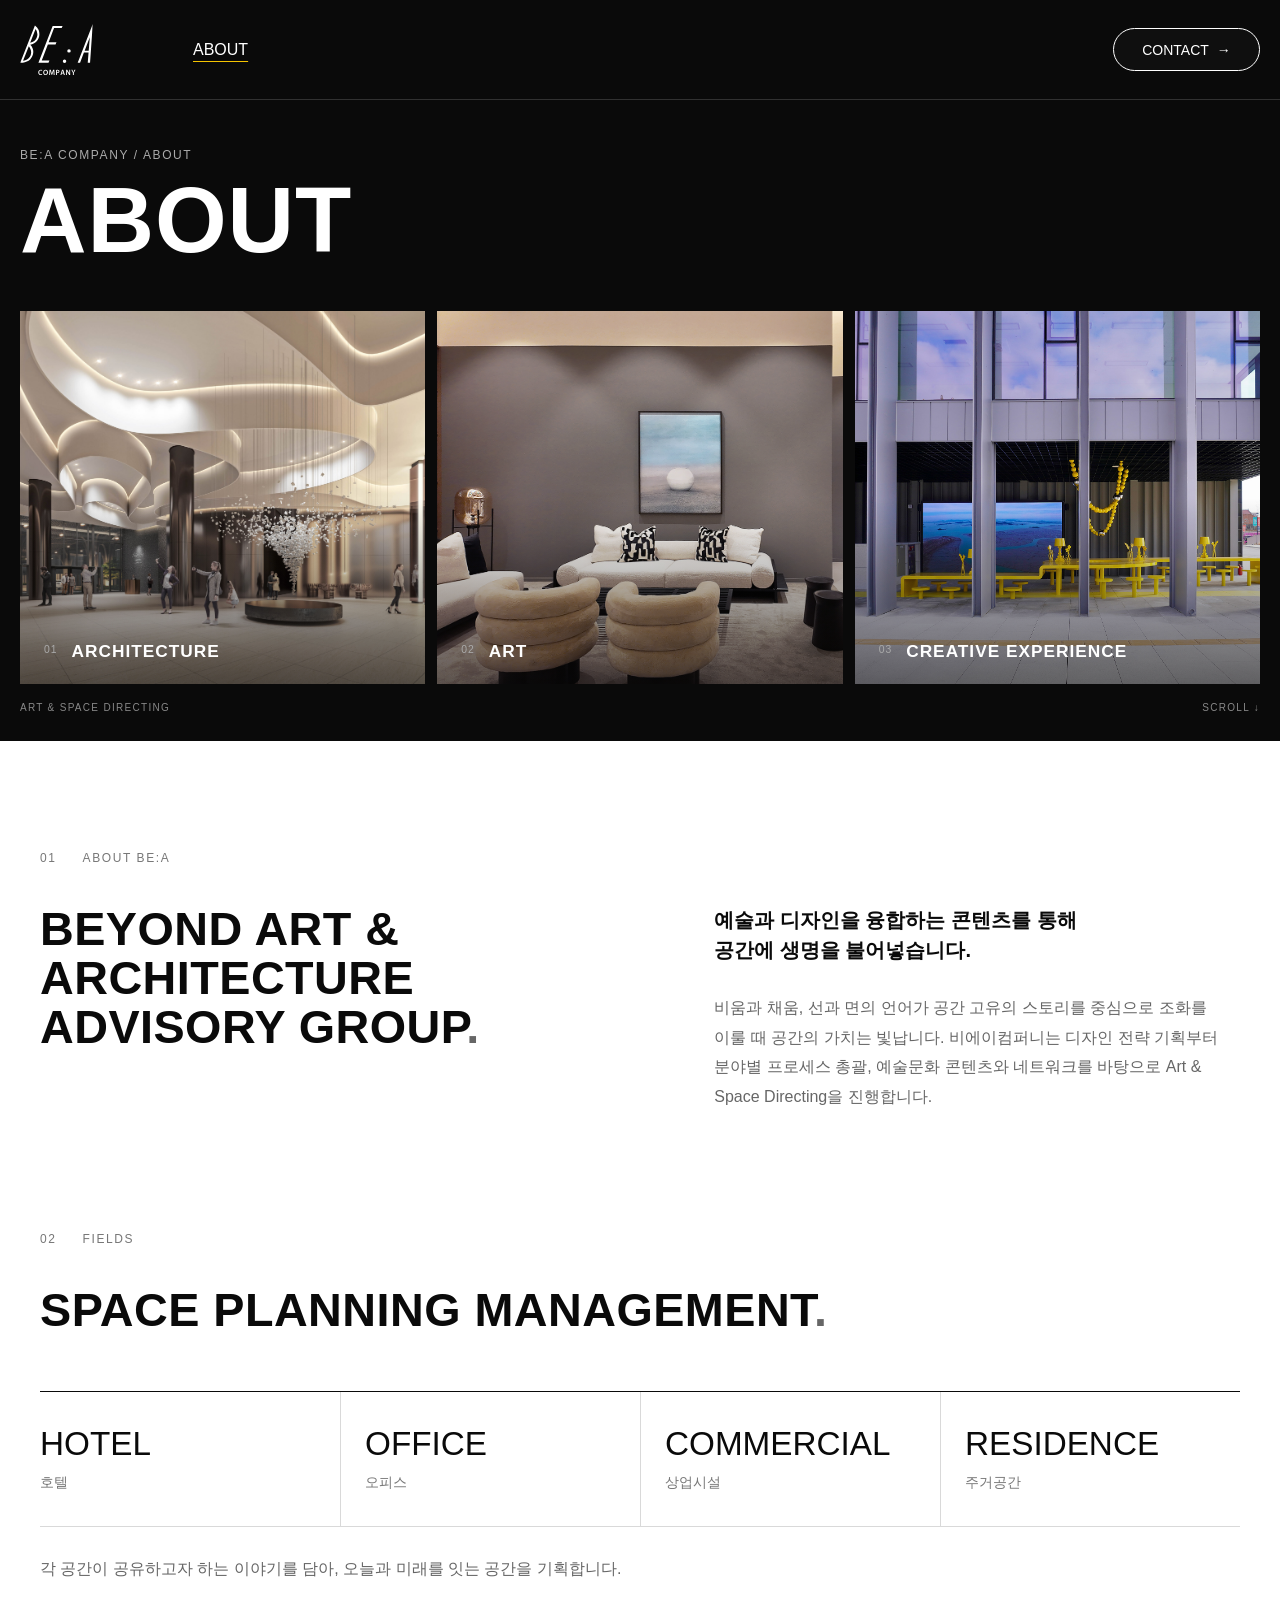
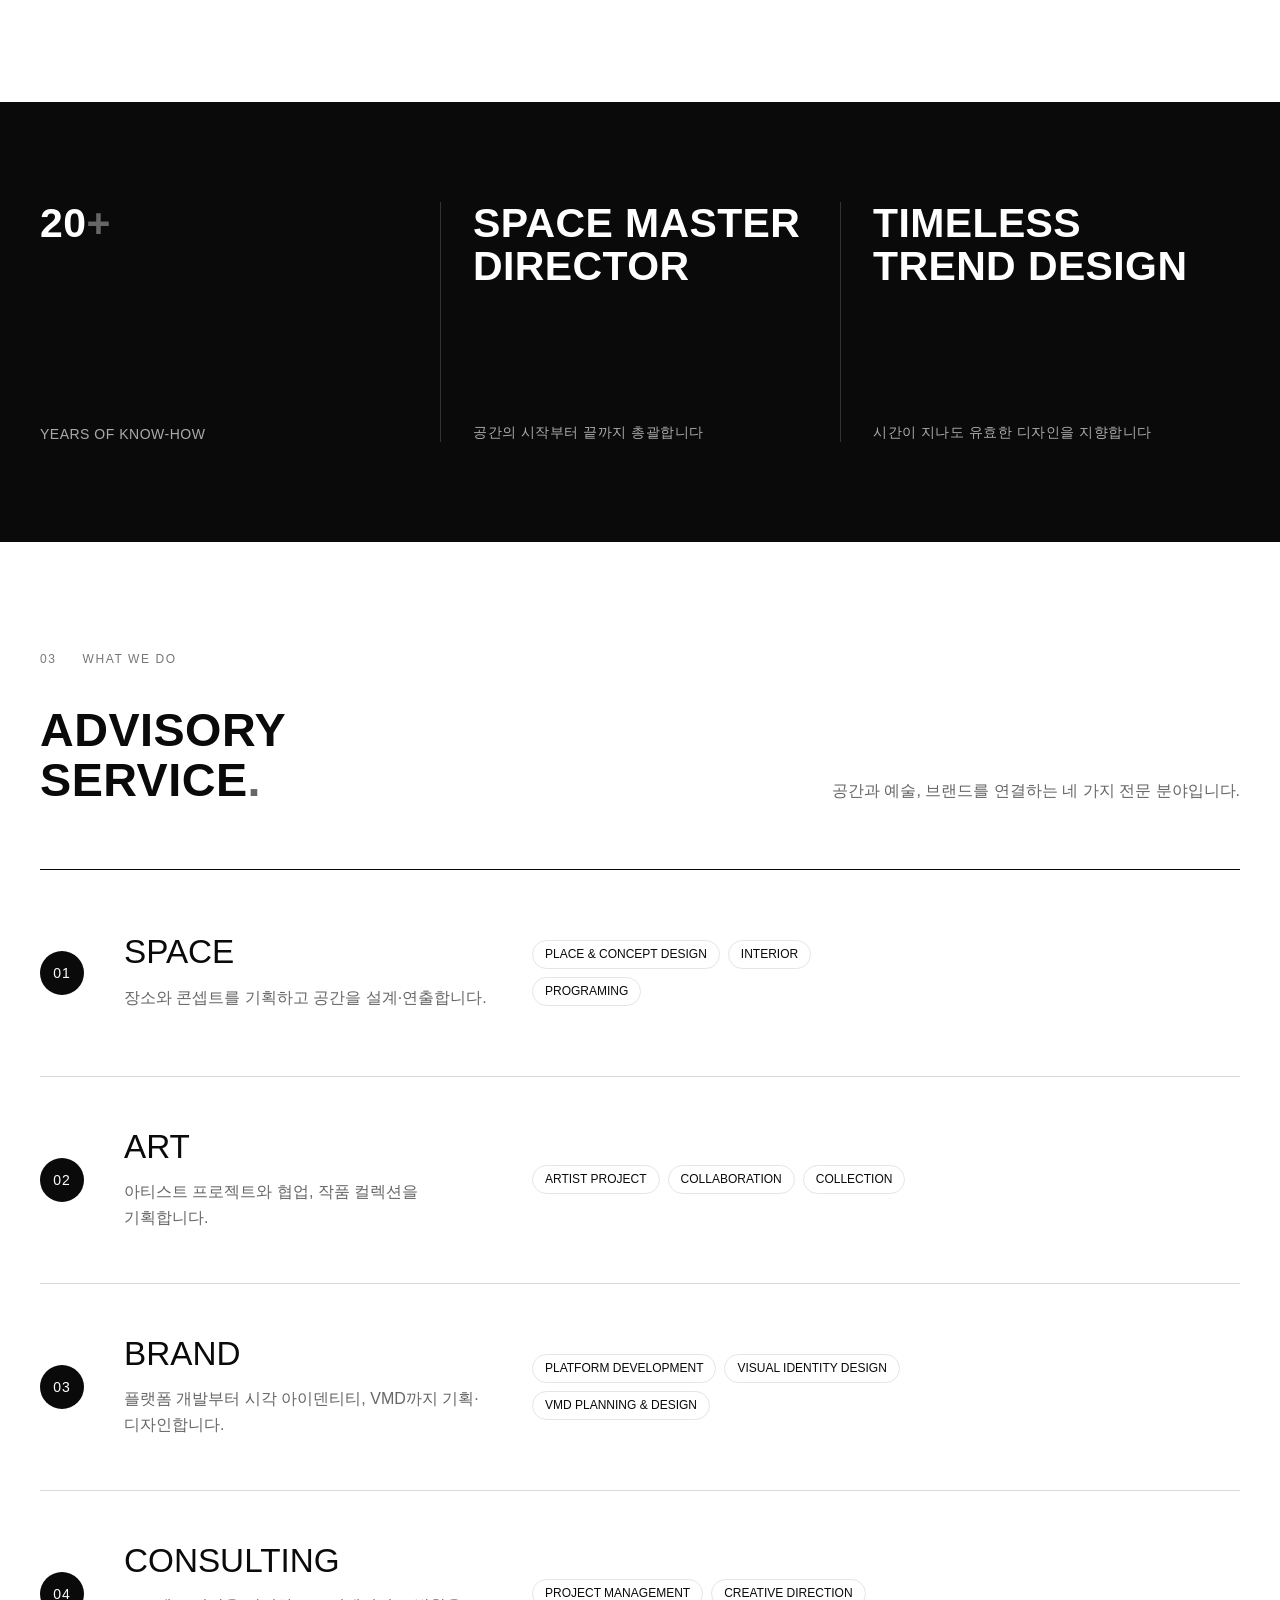
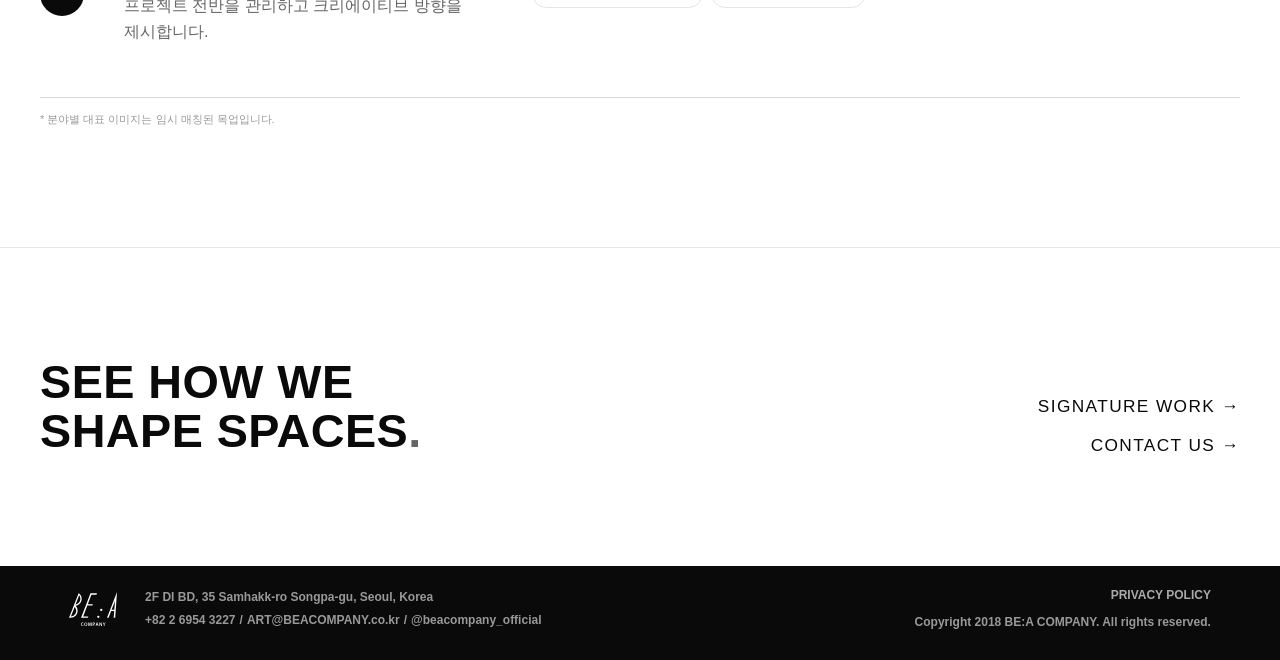
==== commit 7f8a2017: "Rebuild ABOUT page and link WHAT WE DO to it - ABOUT: hero image split, intro, fields, philosophy ba" ====
--- a/Beacompany/about.html
+++ b/Beacompany/about.html
@@ -9,104 +9,137 @@
   <link rel="stylesheet" href="../font/css/pretendardvariable.css">
   <link rel="stylesheet" href="css/main.css">
   <link rel="stylesheet" href="css/about.css">
-  <script src="js/about.js" defer></script>
 </head>
 <body>
 <div id="wrap" class="about-page">
   <header class="site-header"><div class="header-inner">
 <a class="brand-mark" href="index.html" aria-label="BE:A Company home"><img src="img/logo_white.svg" alt="BE:A Company"></a>
-<nav class="main-nav" aria-label="Main navigation"><a href="about.html">ABOUT</a></nav>
-<a class="contact-link" href="mailto:ART@BEACOMPANY.co.kr">CONTACT <span aria-hidden="true">→</span></a></div></header>
+<nav class="main-nav" aria-label="Main navigation"><a href="about.html" aria-current="page">ABOUT</a></nav>
+<a class="contact-link" href="index.html#contact">CONTACT <span aria-hidden="true">→</span></a></div></header>
 
   <main>
+    <!-- 01. HERO : 이미지 3분할 + 키워드 -->
     <section class="about-hero" aria-labelledby="about-title">
-      <div class="about-container">
+      <div class="about-container about-hero-head">
         <p class="about-eyebrow">BE:A COMPANY / ABOUT</p>
-        <div class="about-hero-heading">
-          <h1 id="about-title">ARCHITECTURE<span>/</span><br>ART<span>/</span><br>CREATIVE EXPERIENCE<span>.</span></h1>
-          <p>SPACE · ART · BRAND · CONSULTING</p>
-        </div>
-        <div class="about-hero-image" role="img" aria-label="대표 공간 또는 프로젝트 이미지가 들어갈 영역">
-          <span>IMAGE PLACEHOLDER</span>
-          <small>대표 공간 또는 프로젝트 이미지 삽입 예정</small>
-        </div>
-        <div class="about-hero-foot"><span>ABOUT BE:A COMPANY</span><span>SCROLL TO EXPLORE ↓</span></div>
+        <h1 id="about-title">ABOUT</h1>
       </div>
+      <!-- MOCKUP: 원본 헤더 이미지 3장 대신 보유 중인 프로젝트 이미지를 임시로 사용 -->
+      <div class="hero-panels">
+        <figure class="hero-panel">
+          <img src="img/12_인스케이프양양호텔-scaled.jpg" alt="인스케이프 양양 호텔 공간">
+          <figcaption><span>01</span>ARCHITECTURE</figcaption>
+        </figure>
+        <figure class="hero-panel">
+          <img src="img/29_김포풍무호반써밋_260224_1_color_size.jpg" alt="호반써밋 모델하우스 아트 디렉팅">
+          <figcaption><span>02</span>ART</figcaption>
+        </figure>
+        <figure class="hero-panel">
+          <img src="img/순천남문터광장.jpg" alt="순천 남문터광장 공공공간">
+          <figcaption><span>03</span>CREATIVE EXPERIENCE</figcaption>
+        </figure>
+      </div>
+      <div class="about-container about-hero-foot"><span>ART &amp; SPACE DIRECTING</span><span>SCROLL ↓</span></div>
     </section>
 
+    <!-- 02. INTRO : 2단 타이포 -->
     <section class="about-intro" id="about-intro" aria-labelledby="intro-title">
       <div class="about-container">
-        <div class="about-section-label"><span>01</span><span>ABOUT BE:A</span></div>
+        <p class="about-section-label"><span>01</span><span>ABOUT BE:A</span></p>
         <div class="about-intro-grid">
           <h2 id="intro-title">BEYOND ART &amp;<br>ARCHITECTURE<br>ADVISORY GROUP<span>.</span></h2>
           <div class="about-intro-copy">
-            <p class="about-lead">예술과 디자인을 융합하는 콘텐츠를 통해 공간에 생명을 불어넣습니다.</p>
-            <p>비움과 채움, 선과 면의 언어가 고유의 스토리를 중심으로 조화를 이룰 때 공간의 가치는 빛나게 됩니다. 비에이컴퍼니는 호텔, 오피스, 상업시설, 주거공간 등 각 공간이 공유하고자 하는 이야기를 담아 오늘과 미래를 잇는 공간을 기획합니다.</p>
-            <p>디자인 전략 기획, 분야별 프로세스 총괄 관리, 예술문화 콘텐츠와 네트워크를 바탕으로 Art &amp; Space Directing을 진행합니다.</p>
-            <div class="about-experience">
-              <strong>20<span>+</span></strong>
-              <p>YEARS OF<br>KNOW-HOW</p>
-            </div>
-            <small class="about-note">* 공식 ABOUT 페이지에 기재된 ‘20여 년 이상의 노하우’를 바탕으로 표현했습니다.</small>
+            <p class="about-lead">예술과 디자인을 융합하는 콘텐츠를 통해<br>공간에 생명을 불어넣습니다.</p>
+            <p>비움과 채움, 선과 면의 언어가 공간 고유의 스토리를 중심으로 조화를 이룰 때 공간의 가치는 빛납니다. 비에이컴퍼니는 디자인 전략 기획부터 분야별 프로세스 총괄, 예술문화 콘텐츠와 네트워크를 바탕으로 Art &amp; Space Directing을 진행합니다.</p>
           </div>
         </div>
       </div>
     </section>
 
-    <section class="about-expertise" id="expertise" aria-labelledby="expertise-title">
+    <!-- 03. FIELDS : 공간 유형 4개 -->
+    <section class="about-fields" aria-labelledby="fields-title">
       <div class="about-container">
-        <div class="about-section-label"><span>02</span><span>WHAT WE DO</span></div>
-        <div class="expertise-heading">
-          <h2 id="expertise-title">ADVISORY<br>SERVICE<span>.</span></h2>
-          <p>공간과 예술, 브랜드를 연결하는 네 가지 전문 분야를 소개합니다.</p>
+        <div class="fields-head">
+          <p class="about-section-label"><span>02</span><span>FIELDS</span></p>
+          <h2 id="fields-title">SPACE PLANNING MANAGEMENT<span>.</span></h2>
         </div>
-        <div class="expertise-list">
-          <article class="expertise-item">
-            <span class="expertise-number">01</span>
-            <div class="expertise-main"><h3>SPACE</h3><p>공간의 장소성과 콘셉트를 기획하고 디자인합니다.</p></div>
-            <div class="expertise-tags"><span>PLACE &amp; CONCEPT DESIGN</span><span>INTERIOR</span><span>PROGRAMING</span></div>
-            <a href="index.html#services" class="expertise-link" aria-label="메인페이지의 서비스 영역 보기">↗</a>
-          </article>
-          <article class="expertise-item">
-            <span class="expertise-number">02</span>
-            <div class="expertise-main"><h3>ART</h3><p>아티스트 프로젝트와 협업, 작품 컬렉션을 기획합니다.</p></div>
-            <div class="expertise-tags"><span>ARTIST PROJECT</span><span>COLLABORATION</span><span>COLLECTION</span></div>
-            <a href="index.html#services" class="expertise-link" aria-label="메인페이지의 서비스 영역 보기">↗</a>
-          </article>
-          <article class="expertise-item">
-            <span class="expertise-number">03</span>
-            <div class="expertise-main"><h3>BRAND</h3><p>플랫폼 개발과 시각 아이덴티티, VMD를 기획·디자인합니다.</p></div>
-            <div class="expertise-tags"><span>PLATFORM DEVELOPMENT</span><span>VISUAL IDENTITY DESIGN</span><span>VMD PLANNING &amp; DESIGN</span></div>
-            <a href="index.html#services" class="expertise-link" aria-label="메인페이지의 서비스 영역 보기">↗</a>
-          </article>
-          <article class="expertise-item">
-            <span class="expertise-number">04</span>
-            <div class="expertise-main"><h3>CONSULTING</h3><p>프로젝트 관리와 크리에이티브 디렉션을 수행합니다.</p></div>
-            <div class="expertise-tags"><span>PROJECT MANAGEMENT</span><span>CREATIVE DIRECTION</span></div>
-            <a href="index.html#services" class="expertise-link" aria-label="메인페이지의 서비스 영역 보기">↗</a>
-          </article>
+        <ul class="fields-list">
+          <li><strong>HOTEL</strong><span>호텔</span></li>
+          <li><strong>OFFICE</strong><span>오피스</span></li>
+          <li><strong>COMMERCIAL</strong><span>상업시설</span></li>
+          <li><strong>RESIDENCE</strong><span>주거공간</span></li>
+        </ul>
+        <p class="fields-copy">각 공간이 공유하고자 하는 이야기를 담아, 오늘과 미래를 잇는 공간을 기획합니다.</p>
+      </div>
+    </section>
+
+    <!-- 04. PHILOSOPHY : 검은 키워드 띠 -->
+    <section class="about-philosophy" aria-label="BE:A COMPANY의 철학">
+      <div class="about-container philosophy-grid">
+        <div class="philosophy-item">
+          <strong>20<span>+</span></strong>
+          <p>YEARS OF KNOW-HOW</p>
+        </div>
+        <div class="philosophy-item">
+          <strong>SPACE MASTER<br>DIRECTOR</strong>
+          <p>공간의 시작부터 끝까지 총괄합니다</p>
+        </div>
+        <div class="philosophy-item">
+          <strong>TIMELESS<br>TREND DESIGN</strong>
+          <p>시간이 지나도 유효한 디자인을 지향합니다</p>
         </div>
       </div>
     </section>
 
-    <section class="about-partners" id="partners" aria-labelledby="partners-title">
+    <!-- 05. SERVICES : 가로 줄 목록 + hover 대표 이미지 -->
+    <section class="about-expertise" id="expertise" aria-labelledby="expertise-title">
       <div class="about-container">
-        <div class="about-section-label"><span>03</span><span>PARTNERS</span></div>
-        <div class="partners-heading">
-          <h2 id="partners-title">PARTNERS<span>.</span></h2>
-          <p>다양한 분야의 파트너와 함께 프로젝트를 만들어갑니다.</p>
+        <div class="expertise-heading">
+          <div>
+            <p class="about-section-label"><span>03</span><span>WHAT WE DO</span></p>
+            <h2 id="expertise-title">ADVISORY<br>SERVICE<span>.</span></h2>
+          </div>
+          <p>공간과 예술, 브랜드를 연결하는 네 가지 전문 분야입니다.</p>
         </div>
-        <div class="partner-grid" aria-label="파트너 로고 이미지 영역">
-          <div class="partner-placeholder"><span>PARTNER LOGO 01</span></div>
-          <div class="partner-placeholder"><span>PARTNER LOGO 02</span></div>
-          <div class="partner-placeholder"><span>PARTNER LOGO 03</span></div>
-          <div class="partner-placeholder"><span>PARTNER LOGO 04</span></div>
-          <div class="partner-placeholder"><span>PARTNER LOGO 05</span></div>
-          <div class="partner-placeholder"><span>PARTNER LOGO 06</span></div>
-          <div class="partner-placeholder"><span>PARTNER LOGO 07</span></div>
-          <div class="partner-placeholder"><span>PARTNER LOGO 08</span></div>
+        <!-- MOCKUP: 분야별 hover 이미지는 보유 이미지로 임시 매칭 -->
+        <div class="expertise-list">
+          <article class="expertise-item" id="space">
+            <span class="expertise-number">01</span>
+            <div class="expertise-main"><h3>SPACE</h3><p>장소와 콘셉트를 기획하고 공간을 설계·연출합니다.</p></div>
+            <div class="expertise-tags"><span>PLACE &amp; CONCEPT DESIGN</span><span>INTERIOR</span><span>PROGRAMING</span></div>
+            <figure class="expertise-preview" aria-hidden="true"><img src="img/순천남문터광장.jpg" alt=""><figcaption>SUNCHEON NAMMUNTEO SQUARE</figcaption></figure>
+          </article>
+          <article class="expertise-item" id="art">
+            <span class="expertise-number">02</span>
+            <div class="expertise-main"><h3>ART</h3><p>아티스트 프로젝트와 협업, 작품 컬렉션을 기획합니다.</p></div>
+            <div class="expertise-tags"><span>ARTIST PROJECT</span><span>COLLABORATION</span><span>COLLECTION</span></div>
+            <figure class="expertise-preview" aria-hidden="true"><img src="img/호반하우스.png" alt=""><figcaption>HOBAN SUMMIT MODEL HOUSE</figcaption></figure>
+          </article>
+          <article class="expertise-item" id="brand">
+            <span class="expertise-number">03</span>
+            <div class="expertise-main"><h3>BRAND</h3><p>플랫폼 개발부터 시각 아이덴티티, VMD까지 기획·디자인합니다.</p></div>
+            <div class="expertise-tags"><span>PLATFORM DEVELOPMENT</span><span>VISUAL IDENTITY DESIGN</span><span>VMD PLANNING &amp; DESIGN</span></div>
+            <figure class="expertise-preview" aria-hidden="true"><img src="img/순천만.png" alt=""><figcaption>SUNCHEONMAN GARDEN MARKET</figcaption></figure>
+          </article>
+          <article class="expertise-item" id="consulting">
+            <span class="expertise-number">04</span>
+            <div class="expertise-main"><h3>CONSULTING</h3><p>프로젝트 전반을 관리하고 크리에이티브 방향을 제시합니다.</p></div>
+            <div class="expertise-tags"><span>PROJECT MANAGEMENT</span><span>CREATIVE DIRECTION</span></div>
+            <figure class="expertise-preview" aria-hidden="true"><img src="img/12_인스케이프양양호텔-scaled.jpg" alt=""><figcaption>INSCAPE YANGYANG HOTEL</figcaption></figure>
+          </article>
         </div>
-        <p class="partner-note">파트너 로고는 실제 자료를 전달받은 뒤 교체해 주세요.</p>
+        <p class="mockup-note">* 분야별 대표 이미지는 임시 매칭된 목업입니다.</p>
+      </div>
+    </section>
+
+    <!-- 06. CTA -->
+    <section class="about-cta" aria-labelledby="cta-title">
+      <div class="about-container about-cta-inner">
+        <h2 id="cta-title">SEE HOW WE<br>SHAPE SPACES<span>.</span></h2>
+        <div class="about-cta-links">
+          <a href="index.html#project">SIGNATURE WORK <span aria-hidden="true">→</span></a>
+          <a href="index.html#contact">CONTACT US <span aria-hidden="true">→</span></a>
+        </div>
       </div>
     </section>
   </main>
@@ -126,4 +159,4 @@
 </footer>
 </div>
 </body>
-</html>+</html>
--- a/Beacompany/css/main.css
+++ b/Beacompany/css/main.css
@@ -996,3 +996,19 @@
     margin-top: auto;
     margin-bottom: auto;
 }
+
+/* WHAT WE DO → ABOUT 연결 (CTA + 카드 링크) */
+.services-head { display: flex; justify-content: space-between; align-items: baseline; gap: 24px; margin-bottom: 44px; }
+.services-block .services-head > h3 { margin: 0; font-size: 32px; line-height: 1.1; letter-spacing: .15em; font-weight: 800; }
+.section-cta { flex: 0 0 auto; font-size: 14px; font-weight: 500; letter-spacing: .08em; }
+.section-cta span { display: inline-block; transition: transform 250ms ease; }
+.section-cta:hover span, .section-cta:focus-visible span { transform: translateX(6px); }
+.service-card { position: relative; transition: border-color 180ms ease; }
+.service-link::after { content: ""; position: absolute; inset: 0; border-radius: inherit; }
+.service-card:hover { border-color: #0a0a0a; }
+@media (max-width: 560px) {
+  .services-head { margin-bottom: 26px; }
+  .services-block .services-head > h3 { font-size: 24px; }
+  .section-cta { font-size: 12px; }
+}
+@media (prefers-reduced-motion: reduce) { .section-cta span, .service-card { transition: none; } }
--- a/Beacompany/css/about.css
+++ b/Beacompany/css/about.css
@@ -1,108 +1,129 @@
-/* ABOUT page: extends the existing Design.md system; main.css remains unchanged. */
+/* ABOUT page — Design.md 규칙 기반. main.css는 수정하지 않고 이 파일에서만 확장한다. */
 .about-page {
-  --about-black: var(--color-black, #0A0A0A);
-  --about-white: var(--color-white, #FFF);
-  --about-gray: var(--color-gray, #666);
-  color: var(--about-black);
-  background: var(--about-white);
-  font-family: var(--font-primary, "Futura PT", "Pretendard Variable", sans-serif);
+  color: var(--color-black);
+  background: var(--color-white);
+  font-family: var(--font-primary);
 }
 .about-page main { overflow: hidden; }
+.about-page .site-header { color: var(--color-white); }
 .about-container { width: min(1626px, calc(100% - 40px)); margin: 0 auto; }
-.about-page .site-header { background: var(--about-black); color: var(--about-white); }
-.about-page .about-hero { padding: 48px 20px 28px; background: var(--about-black); color: var(--about-white); }
-.about-eyebrow, .about-section-label { font-size: 12px; font-weight: 500; letter-spacing: 1.6px; }
-.about-eyebrow { margin: 0 0 58px; color: #aaa; }
-.about-hero-heading { display: flex; justify-content: space-between; align-items: end; gap: 24px; margin-bottom: 48px; }
-.about-hero-heading h1 { margin: 0; font-size: clamp(48px, 7.2vw, 112px); line-height: .9; letter-spacing: -.045em; font-weight: 800; overflow-wrap: anywhere; }
-.about-hero-heading h1 span { color: #666; }
-.about-hero-heading > p { flex: 0 0 auto; margin: 0 0 5px; color: #aaa; font-size: 11px; letter-spacing: 1.5px; }
-.about-hero-image { min-height: 380px; display: flex; flex-direction: column; justify-content: center; align-items: center; gap: 10px; border: 1px solid #444; background: #151515; color: #aaa; text-align: center; }
-.about-hero-image span { font-size: 12px; letter-spacing: 2px; }
-.about-hero-image small { color: #777; font-size: 11px; }
+.about-page .main-nav a[aria-current="page"] { text-decoration: underline; text-decoration-color: var(--color-yellow); text-underline-offset: 6px; }
+
+/* 공통 라벨 / 제목 */
+.about-section-label { display: flex; gap: 26px; margin: 0 0 40px; color: #777; font-size: 12px; font-weight: 500; letter-spacing: 1.6px; }
+.about-page h2 { margin: 0; font-size: clamp(44px, 3.65vw, 70px); line-height: 1.05; letter-spacing: .01em; font-weight: 800; }
+.about-page h2 span { color: var(--color-gray); }
+
+/* 01. HERO */
+.about-hero { padding: 48px 0 28px; background: var(--color-black); color: var(--color-white); }
+.about-eyebrow { margin: 0 0 18px; color: #aaa; font-size: 12px; font-weight: 500; letter-spacing: 1.6px; }
+.about-hero h1 { margin: 0 0 48px; font-size: clamp(64px, 7.2vw, 140px); line-height: .9; font-weight: 800; letter-spacing: .01em; }
+.hero-panels { display: flex; gap: 12px; width: min(1626px, calc(100% - 40px)); height: clamp(360px, 29.167vw, 560px); margin: 0 auto; }
+.hero-panel { position: relative; flex: 1 1 0; min-width: 0; margin: 0; overflow: hidden; transition: flex 650ms ease, opacity 250ms ease; }
+.hero-panel img { display: block; width: 100%; height: 100%; object-fit: cover; }
+.hero-panel::after { content: ""; position: absolute; inset: 50% 0 0; background: linear-gradient(transparent, rgba(10, 10, 10, .6)); pointer-events: none; }
+.hero-panel figcaption { z-index: 1; }
+.hero-panel figcaption { position: absolute; left: 24px; bottom: 22px; display: flex; gap: 14px; font-size: clamp(16px, 1.35vw, 26px); font-weight: 700; letter-spacing: 1px; }
+.hero-panel figcaption span { color: #aaa; font-weight: 500; font-size: .6em; padding-top: .3em; }
+.hero-panels:hover .hero-panel { opacity: .5; }
+.hero-panels .hero-panel:hover { flex-grow: 1.8; opacity: 1; }
 .about-hero-foot { display: flex; justify-content: space-between; padding-top: 18px; color: #888; font-size: 10px; letter-spacing: 1.3px; }
 
-.about-intro { padding: 110px 20px 120px; background: #fff; }
-.about-section-label { display: flex; gap: 26px; margin-bottom: 64px; color: #777; }
+/* 02. INTRO */
+.about-intro { padding: 110px 20px 120px; }
 .about-intro-grid { display: grid; grid-template-columns: 1.1fr 1fr; gap: 8%; align-items: start; }
-.about-intro-grid h2, .expertise-heading h2, .partners-heading h2 { margin: 0; font-size: clamp(44px, 4.6vw, 70px); line-height: 1.02; letter-spacing: -.035em; font-weight: 800; }
-.about-intro-grid h2 span, .expertise-heading h2 span, .partners-heading h2 span { color: #666; }
 .about-intro-copy { max-width: 650px; }
-.about-lead { margin: 0 0 28px; font-size: clamp(20px, 1.8vw, 28px); line-height: 1.5; font-weight: 600; }
-.about-intro-copy > p:not(.about-lead) { margin: 0 0 18px; color: #666; font-family: "Pretendard Variable", sans-serif; font-size: 16px; line-height: 1.85; word-break: keep-all; }
-.about-experience { display: flex; align-items: center; gap: 22px; margin-top: 38px; padding-top: 28px; border-top: 1px solid #d9d9d9; }
-.about-experience strong { font-size: clamp(56px, 6vw, 88px); line-height: .9; letter-spacing: -.05em; font-weight: 700; }
-.about-experience strong span { color: #777; }
-.about-experience p { margin: 0; color: #666; font-size: 11px; line-height: 1.5; letter-spacing: 1.4px; }
-.about-note { display: block; margin-top: 14px; color: #888; font-family: "Pretendard Variable", sans-serif; font-size: 11px; line-height: 1.5; }
+.about-lead { margin: 0 0 28px; font-size: clamp(20px, 1.46vw, 28px); line-height: 1.5; font-weight: 600; word-break: keep-all; }
+.about-intro-copy > p:not(.about-lead) { margin: 0; color: var(--color-gray); font-family: "Pretendard Variable", sans-serif; font-size: 16px; line-height: 1.85; word-break: keep-all; }
 
-.about-expertise { padding: 110px 20px 120px; background: #e5e5e5; }
-.expertise-heading { display: grid; grid-template-columns: 1fr 1fr; gap: 40px; align-items: end; margin-bottom: 70px; }
-.expertise-heading > p, .partners-heading > p { max-width: 430px; margin: 0; color: #666; font-family: "Pretendard Variable", sans-serif; font-size: 16px; line-height: 1.7; }
-.expertise-list { border-top: 1px solid #bdbdbd; }
-.expertise-item { display: grid; grid-template-columns: 48px minmax(220px, 1fr) minmax(280px, 1.15fr) 42px; align-items: center; gap: 24px; min-height: 190px; padding: 30px 0; border-bottom: 1px solid #bdbdbd; }
-.expertise-number { align-self: start; color: #777; font-size: 12px; letter-spacing: 1px; }
-.expertise-main h3 { margin: 0 0 14px; font-size: clamp(32px, 3vw, 46px); line-height: 1; font-weight: 500; }
-.expertise-main p { max-width: 360px; margin: 0; color: #666; font-family: "Pretendard Variable", sans-serif; font-size: 15px; line-height: 1.6; word-break: keep-all; }
+/* 03. FIELDS */
+.about-fields { padding: 0 20px 120px; }
+.fields-head { margin-bottom: 56px; }
+.fields-list { display: grid; grid-template-columns: repeat(4, minmax(0, 1fr)); margin: 0; padding: 0; list-style: none; border-top: 1px solid #0a0a0a; }
+.fields-list li { display: flex; flex-direction: column; gap: 12px; padding: 34px 24px 34px 0; border-bottom: 1px solid #d9d9d9; }
+.fields-list li + li { padding-left: 24px; border-left: 1px solid #d9d9d9; }
+.fields-list strong { font-size: clamp(26px, 2.6vw, 50px); line-height: 1.1; font-weight: 500; overflow-wrap: anywhere; }
+.fields-list span { color: #777; font-family: "Pretendard Variable", sans-serif; font-size: 14px; }
+.fields-copy { margin: 28px 0 0; color: var(--color-gray); font-family: "Pretendard Variable", sans-serif; font-size: 16px; line-height: 1.7; word-break: keep-all; }
+
+/* 04. PHILOSOPHY */
+.about-philosophy { padding: 100px 20px; background: var(--color-black); color: var(--color-white); }
+.philosophy-grid { display: grid; grid-template-columns: repeat(3, minmax(0, 1fr)); }
+.philosophy-item { display: flex; flex-direction: column; justify-content: space-between; gap: 40px; min-height: 240px; padding: 0 32px; border-left: 1px solid #333; }
+.philosophy-item:first-child { padding-left: 0; border-left: 0; }
+.philosophy-item strong { font-size: clamp(32px, 3.2vw, 62px); line-height: 1.05; font-weight: 800; letter-spacing: .01em; }
+.philosophy-item strong span { color: var(--color-gray); }
+.philosophy-item p { margin: 0; color: #aaa; font-family: "Pretendard Variable", sans-serif; font-size: 14px; letter-spacing: .5px; }
+
+/* 05. SERVICES */
+.about-expertise { padding: 110px 20px 120px; }
+.expertise-item { scroll-margin-top: 40px; }
+.expertise-heading { display: flex; justify-content: space-between; align-items: end; gap: 40px; margin-bottom: 64px; }
+.expertise-heading > p { max-width: 430px; margin: 0; color: var(--color-gray); font-family: "Pretendard Variable", sans-serif; font-size: 16px; line-height: 1.7; }
+.expertise-list { border-top: 1px solid #0a0a0a; }
+.expertise-item { position: relative; display: grid; grid-template-columns: 60px minmax(240px, 1fr) minmax(260px, 1fr) 300px; align-items: center; gap: 24px; min-height: 200px; padding: 28px 0; border-bottom: 1px solid #d9d9d9; transition: background 250ms ease; }
+.expertise-number { display: grid; place-items: center; width: 44px; height: 44px; border-radius: 50%; background: var(--color-black); color: var(--color-white); font-size: 14px; letter-spacing: 1px; }
+.expertise-main h3 { margin: 0 0 14px; font-size: clamp(30px, 2.6vw, 50px); line-height: 1.1; font-weight: 500; }
+.expertise-main p { max-width: 380px; margin: 0; color: var(--color-gray); font-family: "Pretendard Variable", sans-serif; font-size: 16px; line-height: 1.6; word-break: keep-all; }
 .expertise-tags { display: flex; flex-wrap: wrap; gap: 8px; }
-.expertise-tags span { padding: 8px 11px; border: 1px solid #bdbdbd; border-radius: 999px; color: #555; font-size: 10px; line-height: 1.2; letter-spacing: .3px; }
-.expertise-link { display: grid; place-items: center; width: 40px; height: 40px; border: 1px solid #999; border-radius: 50%; font-size: 20px; transition: background 180ms ease, color 180ms ease; }
-.expertise-link:hover, .expertise-link:focus-visible { background: #0a0a0a; color: #fff; }
+.expertise-tags span { display: inline-flex; align-items: center; min-height: 29px; padding: 5px 12px; border: 1px solid #e5e5e5; border-radius: 99px; font-size: 12px; line-height: 1.2; white-space: nowrap; }
+.expertise-preview { position: relative; margin: 0; height: 150px; overflow: hidden; opacity: 0; transform: translateX(16px); transition: opacity 250ms ease, transform 650ms ease; }
+.expertise-preview img { display: block; width: 100%; height: 100%; object-fit: cover; }
+.expertise-preview figcaption { position: absolute; left: 12px; bottom: 10px; color: #fff; font-size: 10px; letter-spacing: 1.5px; }
+.expertise-item:hover .expertise-preview, .expertise-item:target .expertise-preview { opacity: 1; transform: none; }
+.expertise-item:target { background: #f5f5f5; }
+.mockup-note { margin: 14px 0 0; color: #999; font-family: "Pretendard Variable", sans-serif; font-size: 11px; }
 
-.about-partners { padding: 110px 20px 120px; background: #0a0a0a; color: #fff; }
-.about-partners .about-section-label { color: #aaa; }
-.partners-heading { display: flex; justify-content: space-between; align-items: end; gap: 32px; margin-bottom: 58px; }
-.partners-heading > p { color: #aaa; }
-.partner-grid { display: grid; grid-template-columns: repeat(4, minmax(0, 1fr)); border-top: 1px solid #333; border-left: 1px solid #333; }
-.partner-placeholder { min-height: 130px; display: grid; place-items: center; padding: 18px; border-right: 1px solid #333; border-bottom: 1px solid #333; color: #777; text-align: center; }
-.partner-placeholder span { font-size: 10px; letter-spacing: 1.1px; }
-.partner-note { margin: 14px 0 0; color: #777; font-family: "Pretendard Variable", sans-serif; font-size: 11px; }
-.about-page .site-footer { border-top: 1px solid #333; }
+/* 06. CTA */
+.about-cta { padding: 110px 20px; border-top: 1px solid #e5e5e5; }
+.about-cta-inner { display: flex; justify-content: space-between; align-items: end; gap: 40px; }
+.about-cta-links { display: flex; flex-direction: column; align-items: flex-end; gap: 18px; }
+.about-cta-links a { font-size: clamp(16px, 1.35vw, 26px); font-weight: 500; letter-spacing: .08em; }
+.about-cta-links a span { display: inline-block; transition: transform 250ms ease; }
+.about-cta-links a:hover span, .about-cta-links a:focus-visible span { transform: translateX(6px); }
 
 @media (max-width: 900px) {
-  .about-container { width: 100%; }
-  .about-page .about-hero { padding: 42px 24px 24px; }
-  .about-hero-heading { align-items: start; flex-direction: column; gap: 22px; }
-  .about-hero-heading h1 { font-size: clamp(54px, 10vw, 88px); }
-  .about-hero-image { min-height: 320px; }
-  .about-intro, .about-expertise, .about-partners { padding: 82px 24px 90px; }
-  .about-intro-grid { grid-template-columns: 1fr 1fr; gap: 36px; }
-  .about-intro-grid h2, .expertise-heading h2, .partners-heading h2 { font-size: clamp(42px, 5.5vw, 60px); }
-  .expertise-item { grid-template-columns: 34px minmax(170px, 1fr) minmax(180px, 1fr) 36px; gap: 14px; }
-  .expertise-tags span { font-size: 9px; padding: 7px 8px; }
-  .partner-placeholder { min-height: 110px; }
+  .about-hero h1 { margin-bottom: 32px; }
+  .hero-panels { height: 52vw; min-height: 280px; gap: 8px; }
+  .hero-panel figcaption { left: 14px; bottom: 14px; flex-direction: column; gap: 4px; }
+  .about-intro, .about-expertise, .about-cta { padding: 80px 24px; }
+  .about-fields { padding: 0 24px 80px; }
+  .about-philosophy { padding: 72px 24px; }
+  .fields-list { grid-template-columns: repeat(2, minmax(0, 1fr)); }
+  .fields-list li:nth-child(3) { padding-left: 0; border-left: 0; }
+  .philosophy-item { padding: 0 18px; min-height: 200px; }
+  .expertise-item { grid-template-columns: 52px minmax(0, 1fr) minmax(0, 1fr); }
+  .expertise-preview { display: none; }
 }
 @media (max-width: 560px) {
-  .about-page .about-hero { padding: 32px 18px 20px; }
-  .about-eyebrow, .about-section-label { font-size: 10px; letter-spacing: 1.2px; }
-  .about-eyebrow { margin-bottom: 42px; }
-  .about-hero-heading { margin-bottom: 30px; }
-  .about-hero-heading h1 { font-size: clamp(43px, 12.3vw, 66px); line-height: .95; }
-  .about-hero-heading > p { font-size: 9px; }
-  .about-hero-image { min-height: 230px; }
-  .about-hero-foot { font-size: 8px; letter-spacing: .7px; }
-  .about-intro, .about-expertise, .about-partners { padding: 64px 18px 72px; }
-  .about-section-label { gap: 18px; margin-bottom: 40px; }
-  .about-intro-grid { grid-template-columns: 1fr; gap: 34px; }
-  .about-intro-grid h2, .expertise-heading h2, .partners-heading h2 { font-size: clamp(40px, 11vw, 56px); }
-  .about-lead { font-size: 20px; }
-  .about-intro-copy > p:not(.about-lead) { font-size: 14px; line-height: 1.8; }
-  .about-experience { margin-top: 28px; }
-  .expertise-heading { grid-template-columns: 1fr; gap: 22px; margin-bottom: 40px; }
-  .expertise-heading > p, .partners-heading > p { font-size: 14px; }
-  .expertise-item { grid-template-columns: 28px minmax(0, 1fr) 34px; gap: 10px; min-height: 0; padding: 26px 0; }
-  .expertise-number { grid-column: 1; grid-row: 1 / span 2; }
-  .expertise-main { grid-column: 2; }
-  .expertise-main h3 { font-size: 36px; margin-bottom: 10px; }
+  .about-hero { padding: 32px 0 20px; }
+  .about-hero h1 { font-size: 56px; }
+  .hero-panels { flex-direction: column; height: auto; width: calc(100% - 36px); }
+  .hero-panel { height: 160px; flex: none; }
+  .hero-panels:hover .hero-panel { opacity: 1; }
+  .hero-panel figcaption { flex-direction: row; font-size: 16px; }
+  .about-intro, .about-expertise, .about-cta { padding: 64px 18px 72px; }
+  .about-fields { padding: 0 18px 72px; }
+  .about-philosophy { padding: 56px 18px; }
+  .about-page h2 { font-size: 40px; }
+  .about-intro-grid { grid-template-columns: 1fr; gap: 32px; }
+  .fields-list li { padding: 24px 12px 24px 0; }
+  .fields-list strong { font-size: 22px; overflow-wrap: normal; }
+  .about-lead br { display: none; }
+  .fields-list li + li { padding-left: 12px; }
+  .fields-list li:nth-child(3) { padding-left: 0; }
+  .philosophy-grid { grid-template-columns: 1fr; gap: 32px; }
+  .philosophy-item, .philosophy-item:first-child { min-height: 0; gap: 12px; padding: 0 0 32px; border-left: 0; border-bottom: 1px solid #333; }
+  .expertise-heading { flex-direction: column; align-items: start; gap: 20px; margin-bottom: 40px; }
+  .expertise-item { grid-template-columns: 44px minmax(0, 1fr); gap: 14px; min-height: 0; padding: 24px 0; }
+  .expertise-number { width: 36px; height: 36px; font-size: 12px; align-self: start; }
+  .expertise-tags { grid-column: 2; }
+  .expertise-main h3 { font-size: 34px; }
   .expertise-main p { font-size: 14px; }
-  .expertise-tags { grid-column: 2 / 4; margin-top: 14px; }
-  .expertise-link { grid-column: 3; grid-row: 1; width: 32px; height: 32px; }
-  .expertise-tags span { font-size: 9px; }
-  .partners-heading { align-items: start; flex-direction: column; gap: 20px; margin-bottom: 36px; }
-  .partner-grid { grid-template-columns: repeat(2, minmax(0, 1fr)); }
-  .partner-placeholder { min-height: 92px; padding: 10px; }
-  .partner-placeholder span { font-size: 8px; }
+  .expertise-tags span { font-size: 10px; }
+  .about-cta-inner { flex-direction: column; align-items: start; }
+  .about-cta-links { align-items: flex-start; }
 }
 @media (prefers-reduced-motion: reduce) {
-  .expertise-link { transition: none; }
-}+  .hero-panel, .expertise-preview, .about-cta-links a span { transition: none; }
+}
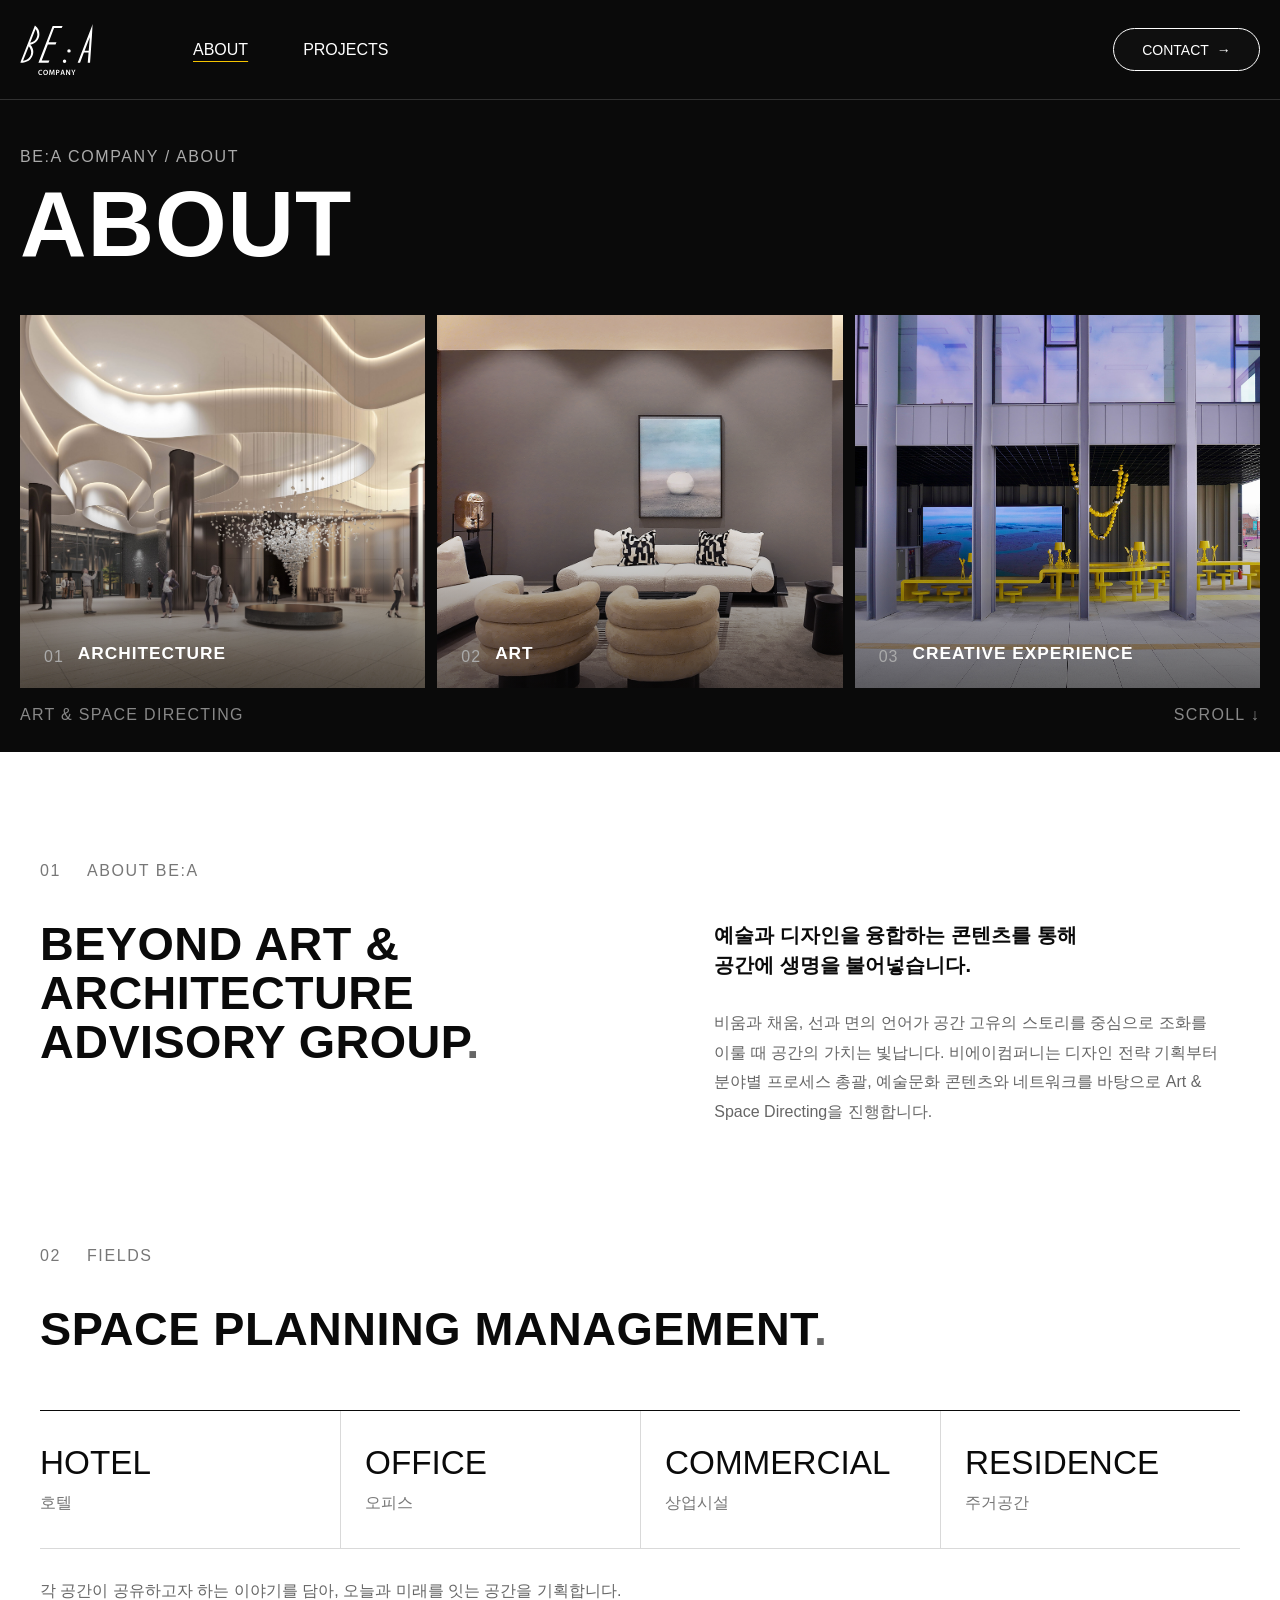
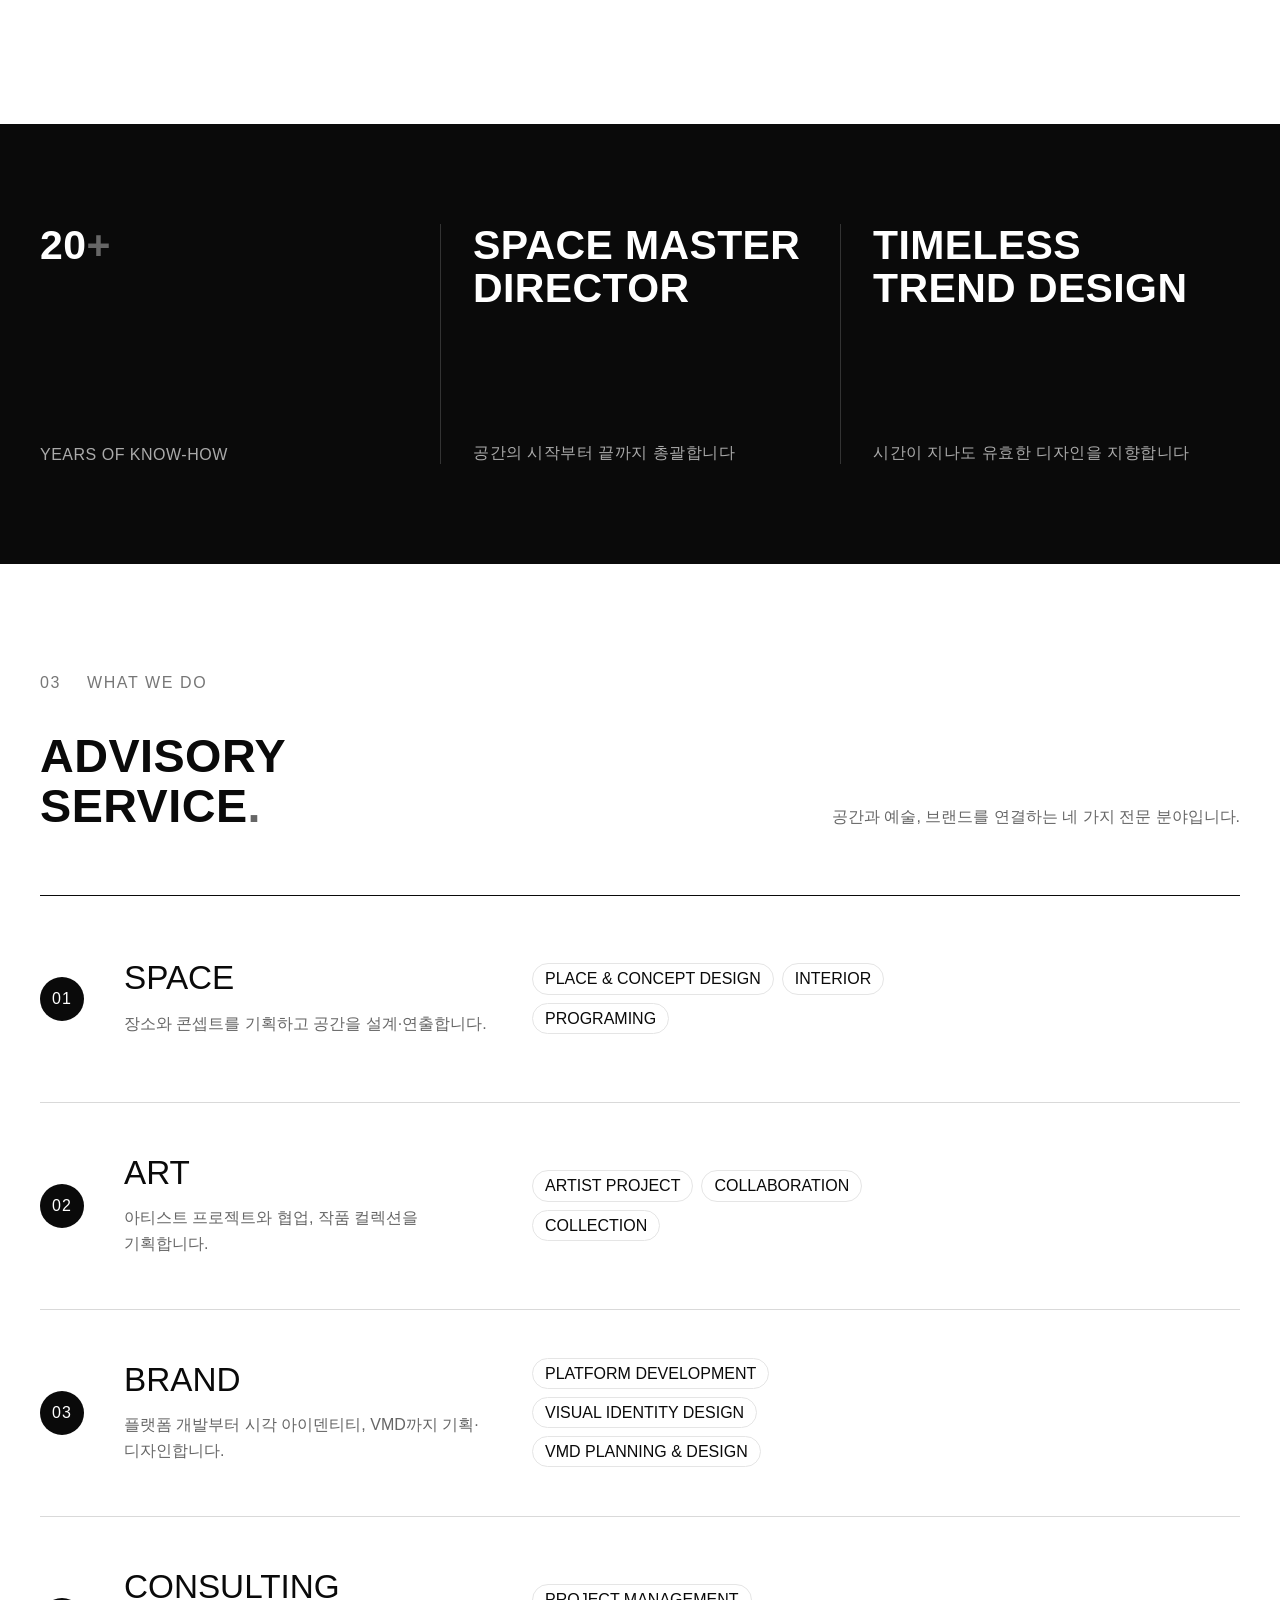
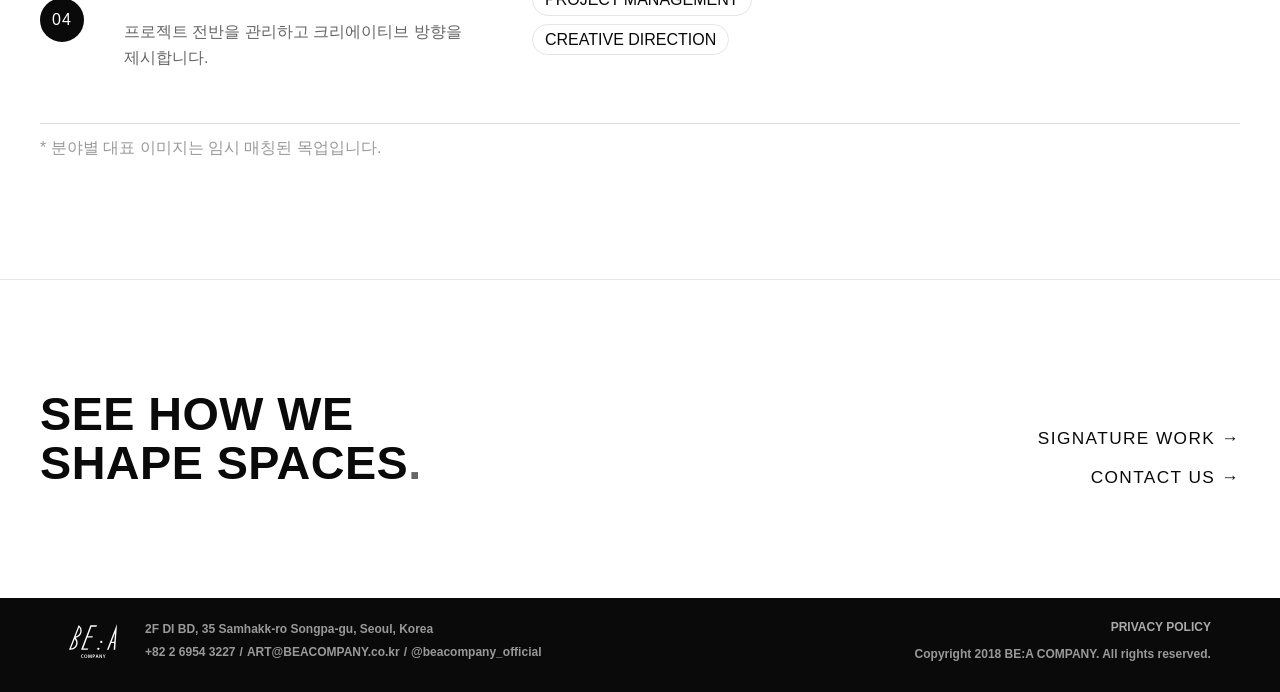
==== commit 5a60e322: "Add PROJECTS to the header nav on all pages Mark the current page in the nav and remove the now-reso" ====
--- a/Beacompany/about.html
+++ b/Beacompany/about.html
@@ -14,7 +14,7 @@
 <div id="wrap" class="about-page">
   <header class="site-header"><div class="header-inner">
 <a class="brand-mark" href="index.html" aria-label="BE:A Company home"><img src="img/logo_white.svg" alt="BE:A Company"></a>
-<nav class="main-nav" aria-label="Main navigation"><a href="about.html" aria-current="page">ABOUT</a></nav>
+<nav class="main-nav" aria-label="Main navigation"><a href="about.html" aria-current="page">ABOUT</a><a href="projects.html">PROJECTS</a></nav>
 <a class="contact-link" href="index.html#contact">CONTACT <span aria-hidden="true">→</span></a></div></header>
 
   <main>
--- a/Beacompany/css/main.css
+++ b/Beacompany/css/main.css
@@ -999,16 +999,16 @@
 
 /* WHAT WE DO → ABOUT 연결 (CTA + 카드 링크) */
 .services-head { display: flex; justify-content: space-between; align-items: baseline; gap: 24px; margin-bottom: 44px; }
-.services-block .services-head > h3 { margin: 0; font-size: 32px; line-height: 1.1; letter-spacing: .15em; font-weight: 800; }
-.section-cta { flex: 0 0 auto; font-size: 14px; font-weight: 500; letter-spacing: .08em; }
+.services-head > h3 { margin: 0; font-size: 32px; line-height: 1.1; letter-spacing: .15em; font-weight: 800; }
+.section-cta { flex: 0 0 auto; font-size: 16px; font-weight: 500; letter-spacing: .08em; }
 .section-cta span { display: inline-block; transition: transform 250ms ease; }
 .section-cta:hover span, .section-cta:focus-visible span { transform: translateX(6px); }
 .service-card { position: relative; transition: border-color 180ms ease; }
 .service-link::after { content: ""; position: absolute; inset: 0; border-radius: inherit; }
 .service-card:hover { border-color: #0a0a0a; }
 @media (max-width: 560px) {
-  .services-head { margin-bottom: 26px; }
-  .services-block .services-head > h3 { font-size: 24px; }
-  .section-cta { font-size: 12px; }
+  .services-head { flex-wrap: wrap; row-gap: 10px; margin-bottom: 26px; }
+  .services-head > h3 { white-space: nowrap; }
+  .services-head > h3 { font-size: 24px; }
 }
 @media (prefers-reduced-motion: reduce) { .section-cta span, .service-card { transition: none; } }
--- a/Beacompany/css/about.css
+++ b/Beacompany/css/about.css
@@ -10,13 +10,13 @@
 .about-page .main-nav a[aria-current="page"] { text-decoration: underline; text-decoration-color: var(--color-yellow); text-underline-offset: 6px; }
 
 /* 공통 라벨 / 제목 */
-.about-section-label { display: flex; gap: 26px; margin: 0 0 40px; color: #777; font-size: 12px; font-weight: 500; letter-spacing: 1.6px; }
+.about-section-label { display: flex; gap: 26px; margin: 0 0 40px; color: #777; font-size: 16px; font-weight: 500; letter-spacing: 1.6px; }
 .about-page h2 { margin: 0; font-size: clamp(44px, 3.65vw, 70px); line-height: 1.05; letter-spacing: .01em; font-weight: 800; }
 .about-page h2 span { color: var(--color-gray); }
 
 /* 01. HERO */
 .about-hero { padding: 48px 0 28px; background: var(--color-black); color: var(--color-white); }
-.about-eyebrow { margin: 0 0 18px; color: #aaa; font-size: 12px; font-weight: 500; letter-spacing: 1.6px; }
+.about-eyebrow { margin: 0 0 18px; color: #aaa; font-size: 16px; font-weight: 500; letter-spacing: 1.6px; }
 .about-hero h1 { margin: 0 0 48px; font-size: clamp(64px, 7.2vw, 140px); line-height: .9; font-weight: 800; letter-spacing: .01em; }
 .hero-panels { display: flex; gap: 12px; width: min(1626px, calc(100% - 40px)); height: clamp(360px, 29.167vw, 560px); margin: 0 auto; }
 .hero-panel { position: relative; flex: 1 1 0; min-width: 0; margin: 0; overflow: hidden; transition: flex 650ms ease, opacity 250ms ease; }
@@ -24,10 +24,10 @@
 .hero-panel::after { content: ""; position: absolute; inset: 50% 0 0; background: linear-gradient(transparent, rgba(10, 10, 10, .6)); pointer-events: none; }
 .hero-panel figcaption { z-index: 1; }
 .hero-panel figcaption { position: absolute; left: 24px; bottom: 22px; display: flex; gap: 14px; font-size: clamp(16px, 1.35vw, 26px); font-weight: 700; letter-spacing: 1px; }
-.hero-panel figcaption span { color: #aaa; font-weight: 500; font-size: .6em; padding-top: .3em; }
+.hero-panel figcaption span { color: #aaa; font-weight: 500; font-size: 16px; padding-top: .3em; }
 .hero-panels:hover .hero-panel { opacity: .5; }
 .hero-panels .hero-panel:hover { flex-grow: 1.8; opacity: 1; }
-.about-hero-foot { display: flex; justify-content: space-between; padding-top: 18px; color: #888; font-size: 10px; letter-spacing: 1.3px; }
+.about-hero-foot { display: flex; justify-content: space-between; padding-top: 18px; color: #888; font-size: 16px; letter-spacing: 1.3px; }
 
 /* 02. INTRO */
 .about-intro { padding: 110px 20px 120px; }
@@ -43,7 +43,7 @@
 .fields-list li { display: flex; flex-direction: column; gap: 12px; padding: 34px 24px 34px 0; border-bottom: 1px solid #d9d9d9; }
 .fields-list li + li { padding-left: 24px; border-left: 1px solid #d9d9d9; }
 .fields-list strong { font-size: clamp(26px, 2.6vw, 50px); line-height: 1.1; font-weight: 500; overflow-wrap: anywhere; }
-.fields-list span { color: #777; font-family: "Pretendard Variable", sans-serif; font-size: 14px; }
+.fields-list span { color: #777; font-family: "Pretendard Variable", sans-serif; font-size: 16px; }
 .fields-copy { margin: 28px 0 0; color: var(--color-gray); font-family: "Pretendard Variable", sans-serif; font-size: 16px; line-height: 1.7; word-break: keep-all; }
 
 /* 04. PHILOSOPHY */
@@ -53,7 +53,7 @@
 .philosophy-item:first-child { padding-left: 0; border-left: 0; }
 .philosophy-item strong { font-size: clamp(32px, 3.2vw, 62px); line-height: 1.05; font-weight: 800; letter-spacing: .01em; }
 .philosophy-item strong span { color: var(--color-gray); }
-.philosophy-item p { margin: 0; color: #aaa; font-family: "Pretendard Variable", sans-serif; font-size: 14px; letter-spacing: .5px; }
+.philosophy-item p { margin: 0; color: #aaa; font-family: "Pretendard Variable", sans-serif; font-size: 16px; letter-spacing: .5px; }
 
 /* 05. SERVICES */
 .about-expertise { padding: 110px 20px 120px; }
@@ -62,17 +62,17 @@
 .expertise-heading > p { max-width: 430px; margin: 0; color: var(--color-gray); font-family: "Pretendard Variable", sans-serif; font-size: 16px; line-height: 1.7; }
 .expertise-list { border-top: 1px solid #0a0a0a; }
 .expertise-item { position: relative; display: grid; grid-template-columns: 60px minmax(240px, 1fr) minmax(260px, 1fr) 300px; align-items: center; gap: 24px; min-height: 200px; padding: 28px 0; border-bottom: 1px solid #d9d9d9; transition: background 250ms ease; }
-.expertise-number { display: grid; place-items: center; width: 44px; height: 44px; border-radius: 50%; background: var(--color-black); color: var(--color-white); font-size: 14px; letter-spacing: 1px; }
+.expertise-number { display: grid; place-items: center; width: 44px; height: 44px; border-radius: 50%; background: var(--color-black); color: var(--color-white); font-size: 16px; letter-spacing: 1px; }
 .expertise-main h3 { margin: 0 0 14px; font-size: clamp(30px, 2.6vw, 50px); line-height: 1.1; font-weight: 500; }
 .expertise-main p { max-width: 380px; margin: 0; color: var(--color-gray); font-family: "Pretendard Variable", sans-serif; font-size: 16px; line-height: 1.6; word-break: keep-all; }
 .expertise-tags { display: flex; flex-wrap: wrap; gap: 8px; }
-.expertise-tags span { display: inline-flex; align-items: center; min-height: 29px; padding: 5px 12px; border: 1px solid #e5e5e5; border-radius: 99px; font-size: 12px; line-height: 1.2; white-space: nowrap; }
+.expertise-tags span { display: inline-flex; align-items: center; min-height: 29px; padding: 5px 12px; border: 1px solid #e5e5e5; border-radius: 99px; font-size: 16px; line-height: 1.2; white-space: nowrap; }
 .expertise-preview { position: relative; margin: 0; height: 150px; overflow: hidden; opacity: 0; transform: translateX(16px); transition: opacity 250ms ease, transform 650ms ease; }
 .expertise-preview img { display: block; width: 100%; height: 100%; object-fit: cover; }
-.expertise-preview figcaption { position: absolute; left: 12px; bottom: 10px; color: #fff; font-size: 10px; letter-spacing: 1.5px; }
+.expertise-preview figcaption { position: absolute; left: 12px; bottom: 10px; color: #fff; font-size: 16px; letter-spacing: 1.5px; }
 .expertise-item:hover .expertise-preview, .expertise-item:target .expertise-preview { opacity: 1; transform: none; }
 .expertise-item:target { background: #f5f5f5; }
-.mockup-note { margin: 14px 0 0; color: #999; font-family: "Pretendard Variable", sans-serif; font-size: 11px; }
+.mockup-note { margin: 14px 0 0; color: #999; font-family: "Pretendard Variable", sans-serif; font-size: 16px; }
 
 /* 06. CTA */
 .about-cta { padding: 110px 20px; border-top: 1px solid #e5e5e5; }
@@ -116,11 +116,11 @@
   .philosophy-item, .philosophy-item:first-child { min-height: 0; gap: 12px; padding: 0 0 32px; border-left: 0; border-bottom: 1px solid #333; }
   .expertise-heading { flex-direction: column; align-items: start; gap: 20px; margin-bottom: 40px; }
   .expertise-item { grid-template-columns: 44px minmax(0, 1fr); gap: 14px; min-height: 0; padding: 24px 0; }
-  .expertise-number { width: 36px; height: 36px; font-size: 12px; align-self: start; }
+  .expertise-number { width: 36px; height: 36px; font-size: 16px; align-self: start; }
   .expertise-tags { grid-column: 2; }
   .expertise-main h3 { font-size: 34px; }
-  .expertise-main p { font-size: 14px; }
-  .expertise-tags span { font-size: 10px; }
+  .expertise-main p { font-size: 16px; }
+  .expertise-tags span { font-size: 16px; }
   .about-cta-inner { flex-direction: column; align-items: start; }
   .about-cta-links { align-items: flex-start; }
 }
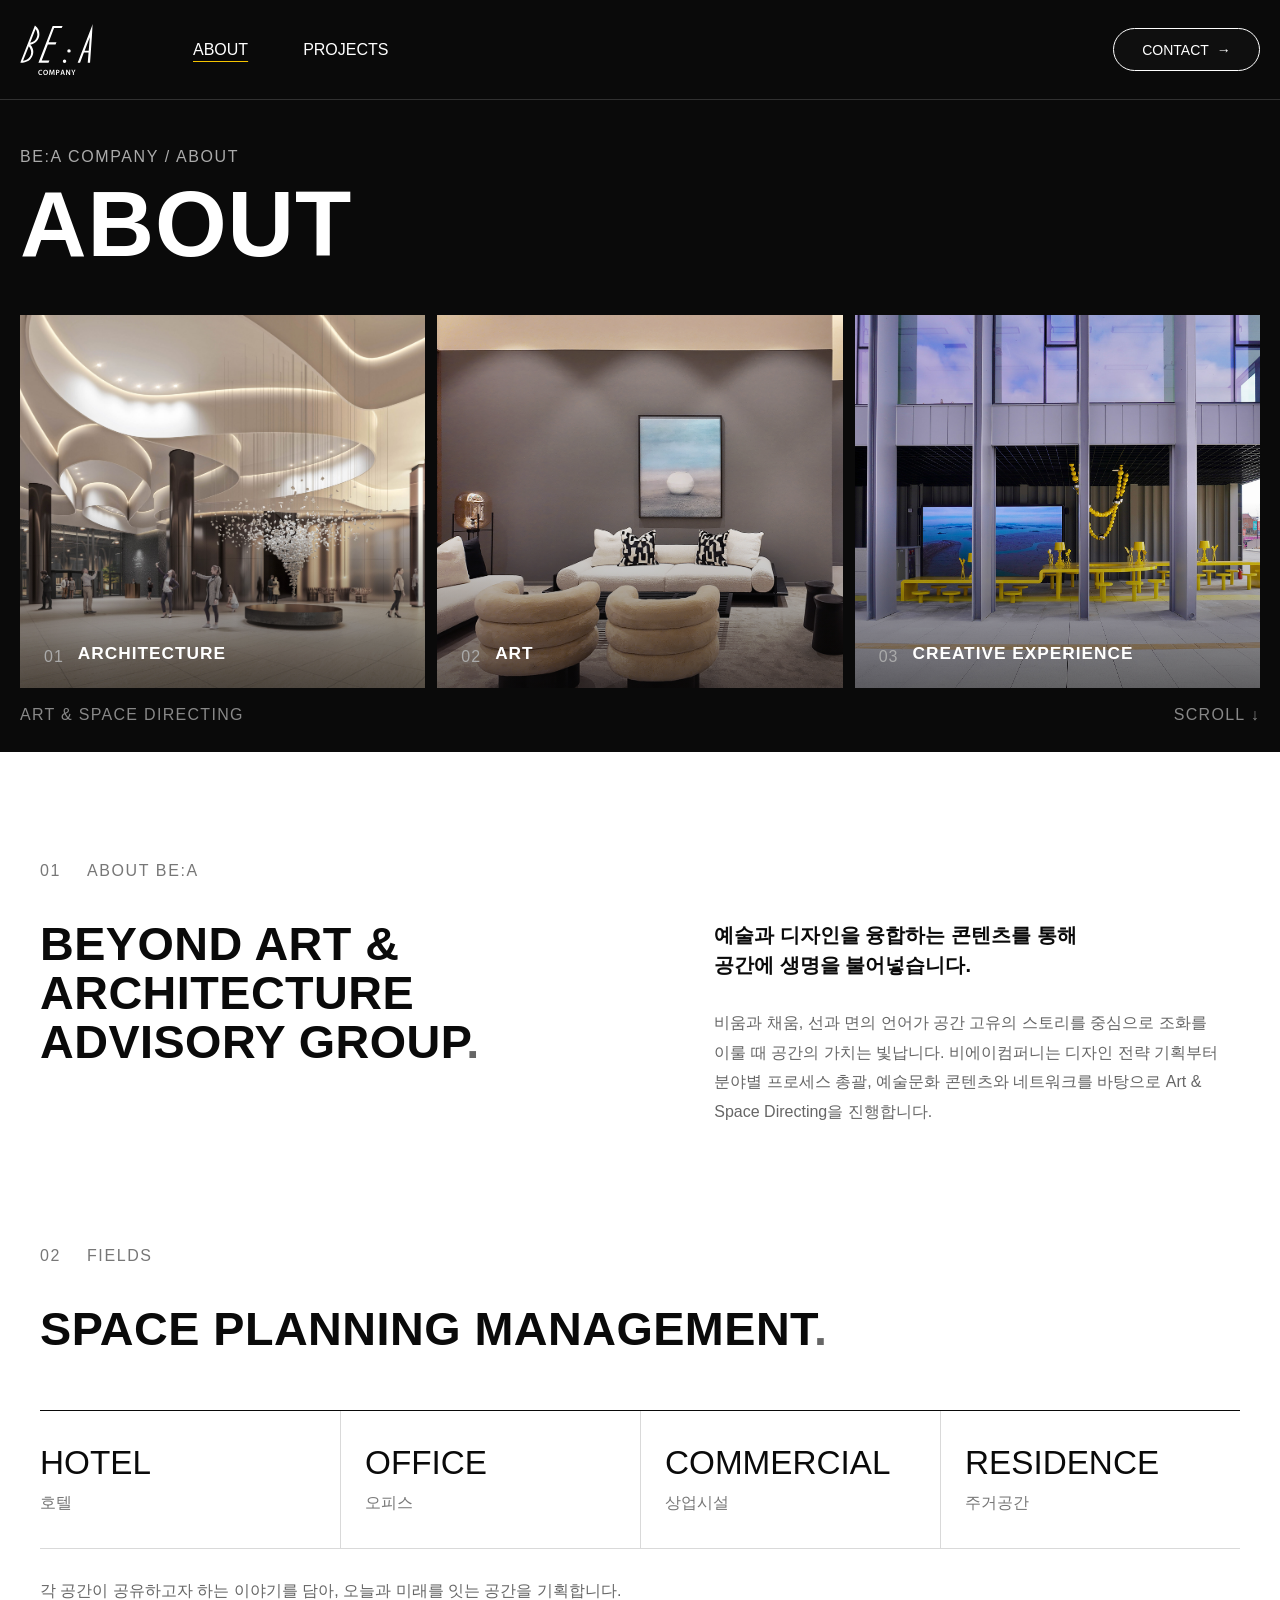
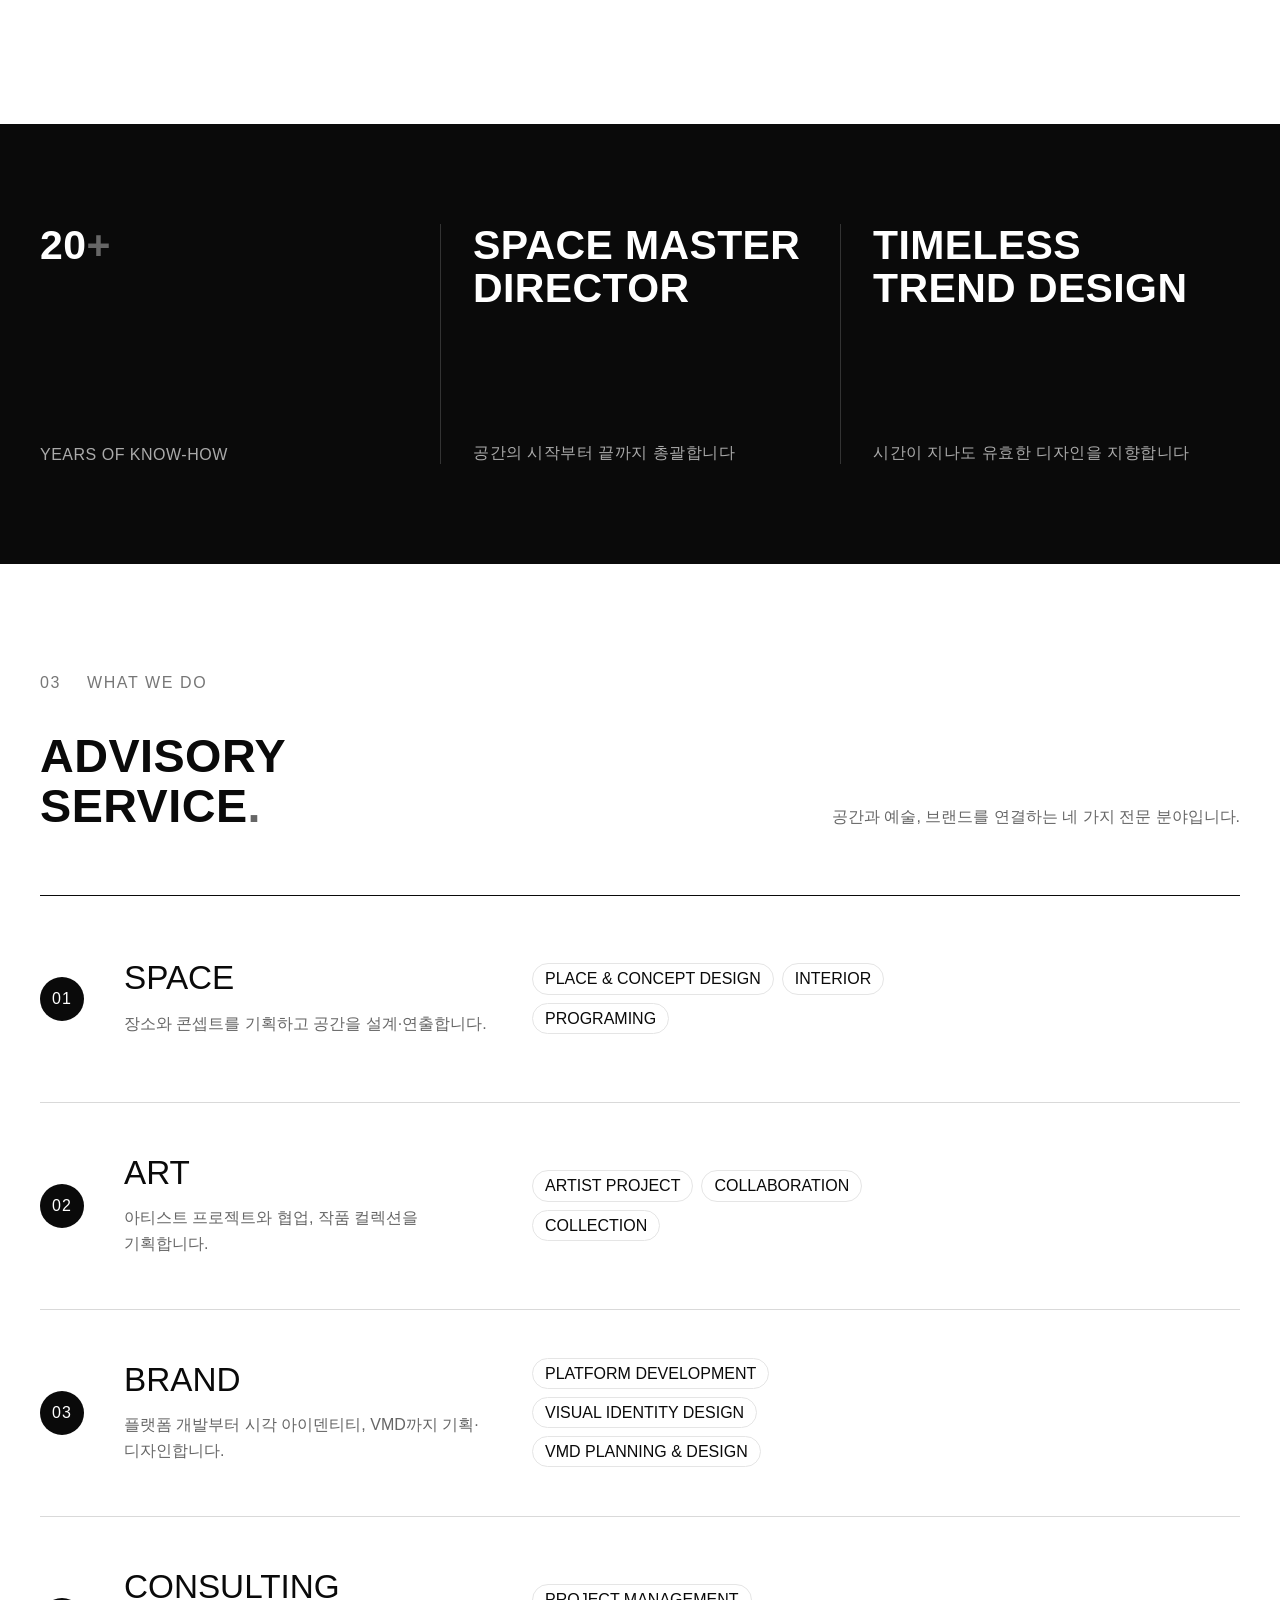
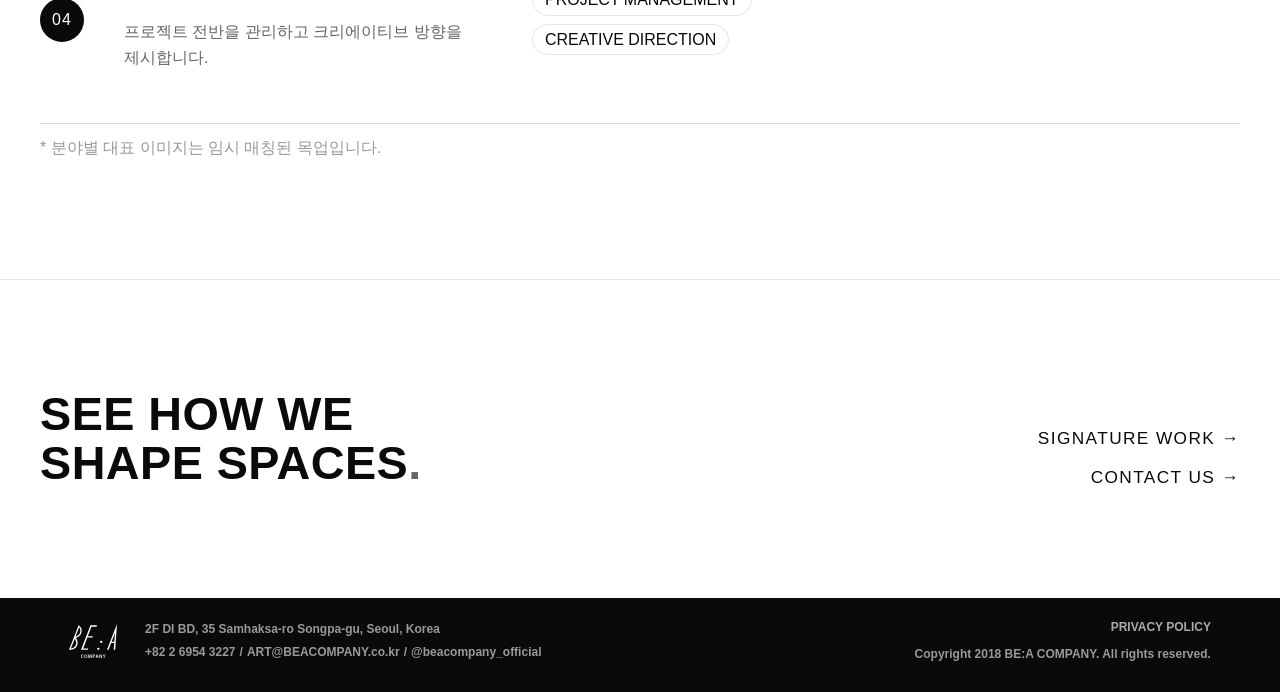
==== commit efdddcab: "Add contact popup to all pages and fix footer street name Header CONTACT and the landing "프로젝트 문의하기"" ====
--- a/Beacompany/about.html
+++ b/Beacompany/about.html
@@ -8,6 +8,8 @@
   <link rel="stylesheet" href="../css/default.css">
   <link rel="stylesheet" href="../font/css/pretendardvariable.css">
   <link rel="stylesheet" href="css/main.css">
+  <link rel="stylesheet" href="css/contact-modal.css">
+  <script src="js/contact-modal.js" defer></script>
   <link rel="stylesheet" href="css/about.css">
 </head>
 <body>
@@ -148,7 +150,7 @@
   <div class="footer-inner">
     <a class="footer-logo" href="index.html#top" aria-label="BE:A COMPANY home"><img src="img/logo_white.svg" alt="BE:A COMPANY"></a>
     <div class="footer-company">
-      <p>2F DI BD, 35 Samhakk-ro Songpa-gu, Seoul, Korea</p>
+      <p>2F DI BD, 35 Samhaksa-ro Songpa-gu, Seoul, Korea</p>
       <p><a href="tel:+82269543227">+82 2 6954 3227</a><span>/</span><a href="mailto:ART@BEACOMPANY.co.kr">ART@BEACOMPANY.co.kr</a><span>/</span><a href="https://www.instagram.com/beacompany_official/" target="_blank" rel="noopener noreferrer">@beacompany_official</a></p>
     </div>
     <div class="footer-legal">
--- a/Beacompany/css/main.css
+++ b/Beacompany/css/main.css
@@ -1012,3 +1012,47 @@
   .services-head > h3 { font-size: 24px; }
 }
 @media (prefers-reduced-motion: reduce) { .section-cta span, .service-card { transition: none; } }
+
+/* Partners: 흐르는 로고 띠 + hover/click 인터랙션 (위 .partners-marquee 재사용) */
+.partners-sec .partners-marquee {
+  margin-top: auto;
+  margin-bottom: auto;
+  -webkit-mask-image: linear-gradient(90deg, transparent, #000 8%, #000 92%, transparent);
+  mask-image: linear-gradient(90deg, transparent, #000 8%, #000 92%, transparent);
+}
+.partners-track { animation-duration: 32s; }
+.partners-marquee:hover .partners-track,
+.partners-marquee:focus-within .partners-track,
+.partners-marquee.is-paused .partners-track { animation-play-state: paused; }
+.partner-logo {
+  display: flex;
+  align-items: center;
+  justify-content: center;
+  flex: 0 0 auto;
+  padding: 12px 0;
+  border: 0;
+  background: none;
+  cursor: pointer;
+}
+.partner-logo img {
+  filter: brightness(0) invert(1);
+  opacity: .55;
+  transition: opacity 250ms ease, transform 250ms ease;
+}
+.partners-marquee:hover .partner-logo img,
+.partners-marquee.is-paused .partner-logo img { opacity: .2; }
+.partners-marquee .partner-logo:hover img,
+.partners-marquee .partner-logo:focus-visible img,
+.partners-marquee .partner-logo.is-active img { opacity: 1; transform: scale(1.12); }
+.partner-logo:active img { transform: scale(.96); }
+.partner-logo:focus-visible { outline: 1px solid var(--color-yellow); outline-offset: 6px; }
+@media (prefers-reduced-motion: reduce) {
+  .partner-logo img { transition: none; }
+  .partners-sec .partners-marquee { -webkit-mask-image: none; mask-image: none; }
+}
+.partner-logo[data-partner="dongbu"] img,
+.partner-logo[data-partner="seocho"] img { height: 84px; }
+@media (max-width: 700px) {
+  .partner-logo[data-partner="dongbu"] img,
+  .partner-logo[data-partner="seocho"] img { height: 62px; }
+}
--- a/Beacompany/css/contact-modal.css
+++ b/Beacompany/css/contact-modal.css
@@ -0,0 +1,81 @@
+/* Contact popup — 모든 페이지 공용. <dialog> 사용 */
+.contact-modal {
+  width: min(1040px, calc(100% - 40px));
+  max-height: calc(100dvh - 40px);
+  margin: auto;
+  inset: 0;
+  padding: 0;
+  border: 0;
+  border-radius: 12px;
+  background: var(--color-white);
+  color: var(--color-black);
+  font-family: var(--font-primary);
+  overflow: auto;
+}
+.contact-modal::backdrop { background: rgba(10, 10, 10, .72); }
+.contact-modal[open] { animation: contact-modal-in 300ms ease; }
+@keyframes contact-modal-in { from { opacity: 0; transform: translateY(16px); } to { opacity: 1; transform: none; } }
+
+.contact-modal-inner { display: grid; grid-template-columns: 380px minmax(0, 1fr); min-height: 620px; }
+.contact-modal-aside { display: flex; flex-direction: column; justify-content: space-between; gap: 40px; padding: 48px 40px; background: var(--color-black); color: var(--color-white); }
+.contact-modal-aside h2 { margin: 0; font-size: 48px; line-height: 1.02; font-weight: 800; letter-spacing: .01em; }
+.contact-modal-aside h2 span { color: var(--color-yellow); }
+.contact-modal-aside p { margin: 20px 0 0; color: #aaa; font-family: "Pretendard Variable", sans-serif; font-size: 16px; line-height: 1.6; word-break: keep-all; }
+.contact-modal-info { display: grid; gap: 18px; margin: 0; }
+.contact-modal-info dt { color: #888; font-size: 16px; letter-spacing: 1.4px; }
+.contact-modal-info dd { margin: 4px 0 0; color: var(--color-white); font-size: 18px; line-height: 1.4; }
+
+.contact-modal-form { display: flex; flex-direction: column; gap: 26px; padding: 48px 48px 40px; }
+.contact-modal-close { position: absolute; top: 18px; right: 18px; display: grid; place-items: center; width: 44px; height: 44px; border: 0; border-radius: 50%; background: transparent; color: var(--color-black); font-size: 28px; line-height: 1; cursor: pointer; }
+.contact-modal-close:hover, .contact-modal-close:focus-visible { background: #f0f0ef; }
+.contact-modal fieldset { margin: 0; padding: 0; border: 0; }
+.contact-modal legend, .contact-modal label > span { display: block; margin-bottom: 10px; font-size: 16px; font-weight: 500; letter-spacing: 1.2px; }
+.contact-modal legend small, .contact-modal label > span small { font-size: 16px; color: #888; font-weight: 400; letter-spacing: 0; }
+.contact-modal-fields { display: flex; flex-wrap: wrap; gap: 8px; }
+.contact-modal-fields label { position: relative; }
+.contact-modal-fields input { position: absolute; opacity: 0; }
+.contact-modal-fields label span { display: inline-flex; align-items: center; min-height: 44px; margin: 0; padding: 0 20px; border: 1px solid #d0d0d0; border-radius: 99px; font-size: 16px; font-weight: 500; letter-spacing: 1px; cursor: pointer; transition: background 180ms ease, border-color 180ms ease, color 180ms ease; }
+.contact-modal-fields label span:hover { border-color: var(--color-black); }
+.contact-modal-fields input:checked + span { background: var(--color-black); border-color: var(--color-black); color: var(--color-white); }
+.contact-modal-fields input:focus-visible + span { outline: 2px solid var(--color-yellow); outline-offset: 2px; }
+.contact-modal-row { display: grid; grid-template-columns: repeat(2, minmax(0, 1fr)); gap: 20px; }
+.contact-modal input[type="text"], .contact-modal input[type="tel"], .contact-modal textarea {
+  width: 100%;
+  padding: 12px 0;
+  border: 0;
+  border-bottom: 1px solid #c8c8c8;
+  border-radius: 0;
+  background: transparent;
+  color: var(--color-black);
+  font: 400 16px/1.5 "Pretendard Variable", sans-serif;
+}
+.contact-modal textarea { min-height: 120px; resize: vertical; }
+.contact-modal input:focus, .contact-modal textarea:focus { outline: 0; border-bottom-color: var(--color-black); }
+.contact-modal-submit { display: flex; justify-content: space-between; align-items: center; gap: 20px; margin-top: auto; }
+.contact-modal-submit p { margin: 0; color: #888; font-family: "Pretendard Variable", sans-serif; font-size: 16px; line-height: 1.5; }
+.contact-modal-submit button { flex: 0 0 auto; display: inline-flex; align-items: center; gap: 14px; height: 56px; padding: 0 28px; border: 0; border-radius: 99px; background: var(--color-black); color: var(--color-white); font: 500 16px/1 var(--font-primary); letter-spacing: 1.2px; cursor: pointer; }
+.contact-modal-submit button span { display: inline-block; transition: transform 250ms ease; }
+.contact-modal-submit button:hover span, .contact-modal-submit button:focus-visible span { transform: translateX(6px); }
+.contact-modal-error { margin: -14px 0 0; color: #c0392b; font-family: "Pretendard Variable", sans-serif; font-size: 16px; }
+body.has-modal { overflow: hidden; }
+
+@media (max-width: 900px) {
+  .contact-modal-inner { grid-template-columns: 1fr; min-height: 0; }
+  .contact-modal-aside { gap: 24px; padding: 36px 28px; }
+  .contact-modal-aside h2 { font-size: 40px; }
+  .contact-modal-close { color: var(--color-white); }
+  .contact-modal-close:hover, .contact-modal-close:focus-visible { background: #222; }
+  .contact-modal-info { grid-template-columns: repeat(2, minmax(0, 1fr)); }
+  .contact-modal-form { padding: 36px 28px 32px; }
+}
+@media (max-width: 560px) {
+  .contact-modal { width: 100%; max-width: 100%; height: 100dvh; max-height: 100dvh; margin: 0; border-radius: 0; }
+  .contact-modal-info { grid-template-columns: 1fr; gap: 12px; }
+  .contact-modal-row { grid-template-columns: 1fr; gap: 26px; }
+  .contact-modal-submit { flex-direction: column; align-items: stretch; }
+  .contact-modal-submit button { justify-content: center; }
+}
+@media (prefers-reduced-motion: reduce) {
+  .contact-modal[open] { animation: none; }
+  .contact-modal-submit button span, .contact-modal-fields label span { transition: none; }
+}
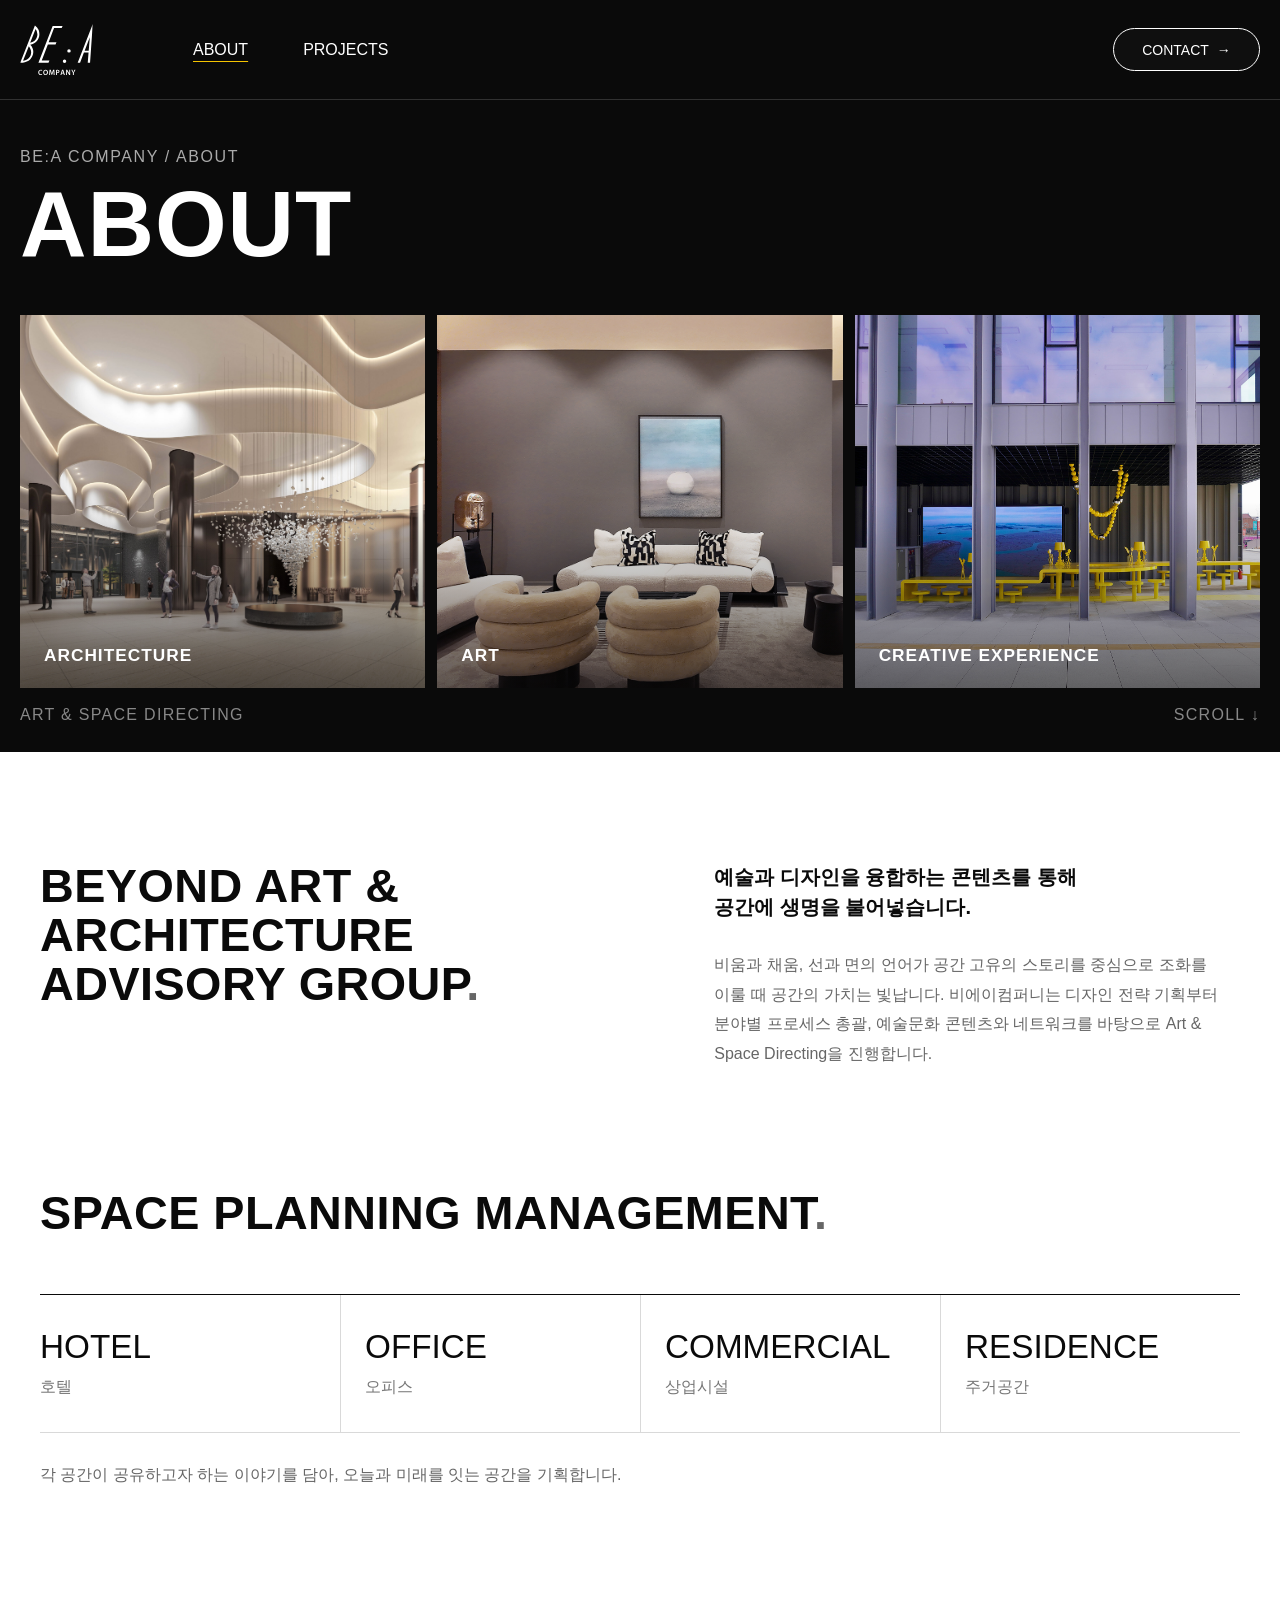
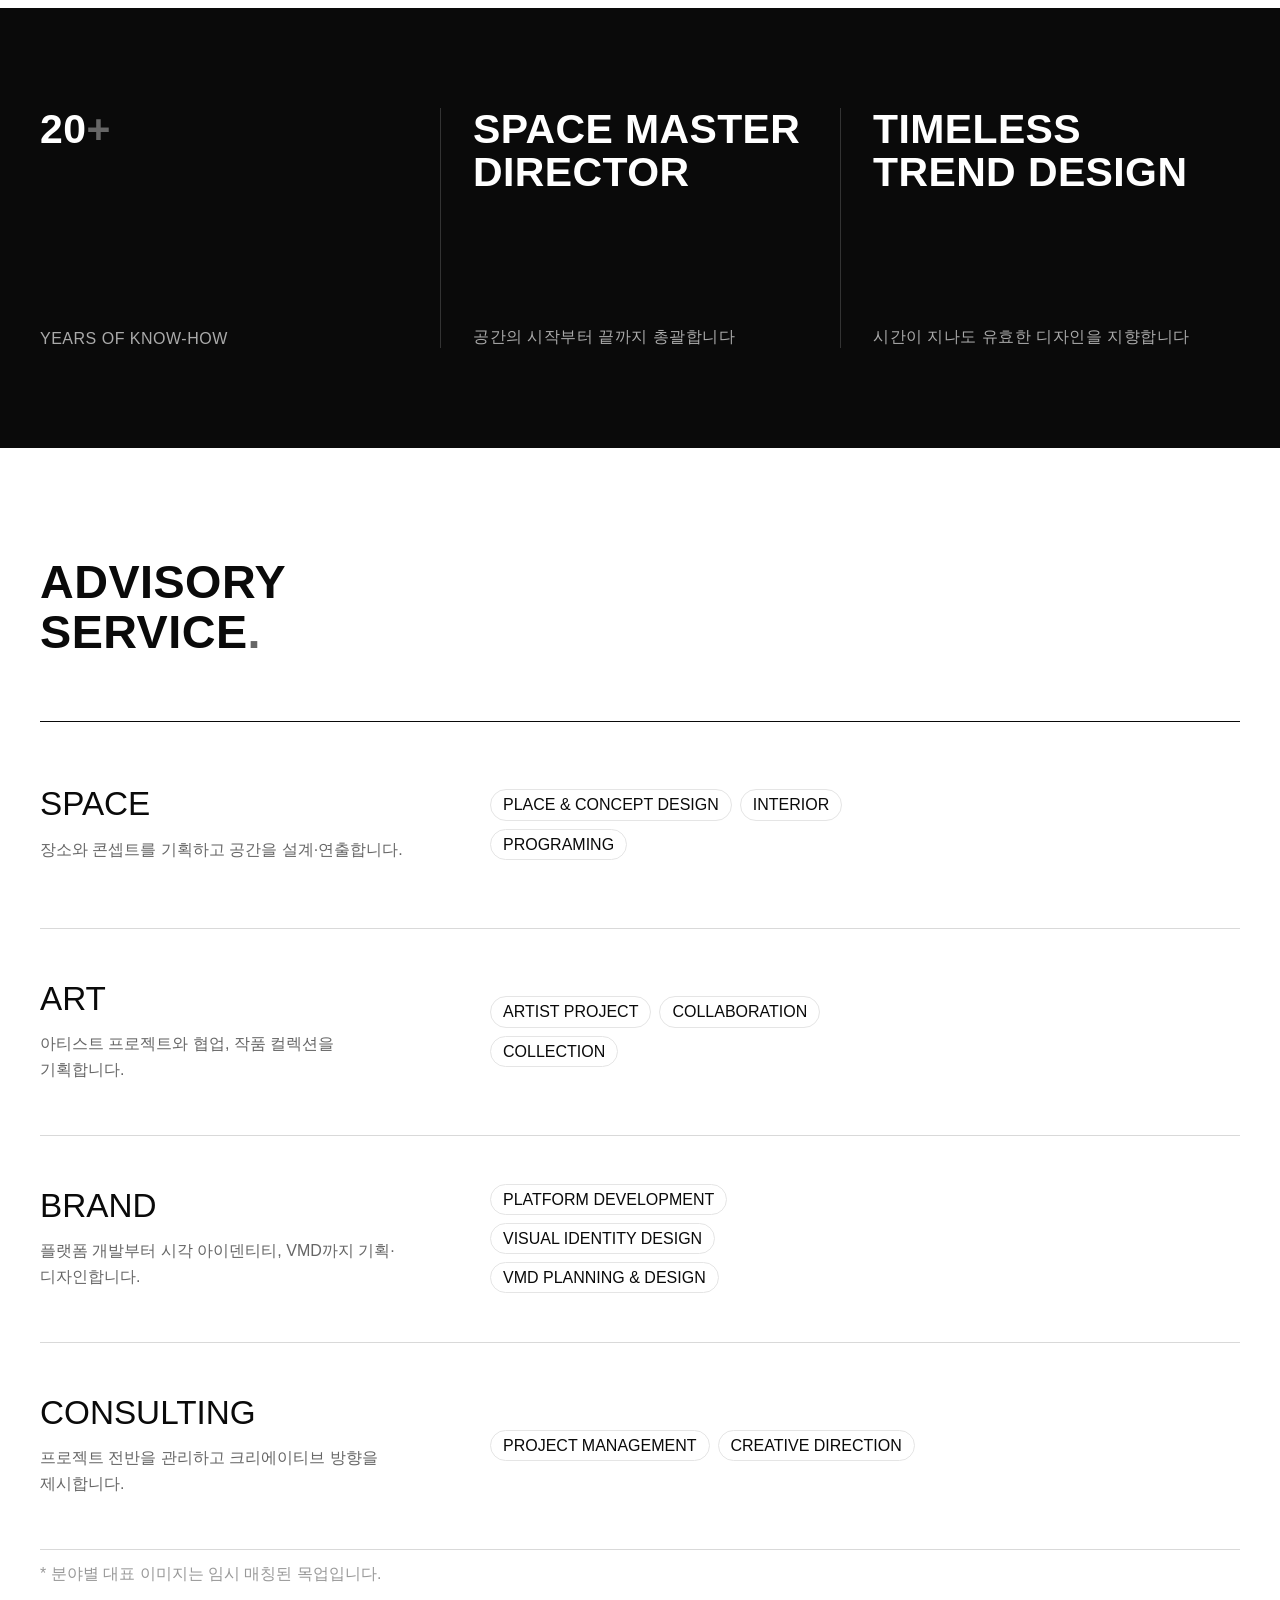
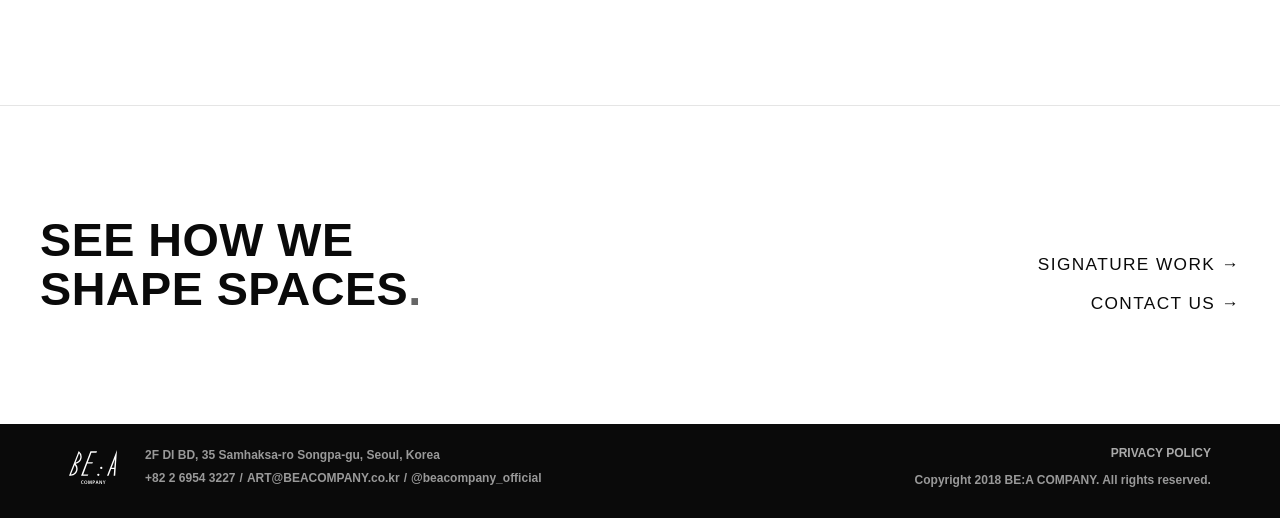
==== commit b46be664: "Remove section numbers and labels from ABOUT Drop the 01/02/03 section labels, hero caption numbers," ====
--- a/Beacompany/about.html
+++ b/Beacompany/about.html
@@ -30,15 +30,15 @@
       <div class="hero-panels">
         <figure class="hero-panel">
           <img src="img/12_인스케이프양양호텔-scaled.jpg" alt="인스케이프 양양 호텔 공간">
-          <figcaption><span>01</span>ARCHITECTURE</figcaption>
+          <figcaption>ARCHITECTURE</figcaption>
         </figure>
         <figure class="hero-panel">
           <img src="img/29_김포풍무호반써밋_260224_1_color_size.jpg" alt="호반써밋 모델하우스 아트 디렉팅">
-          <figcaption><span>02</span>ART</figcaption>
+          <figcaption>ART</figcaption>
         </figure>
         <figure class="hero-panel">
           <img src="img/순천남문터광장.jpg" alt="순천 남문터광장 공공공간">
-          <figcaption><span>03</span>CREATIVE EXPERIENCE</figcaption>
+          <figcaption>CREATIVE EXPERIENCE</figcaption>
         </figure>
       </div>
       <div class="about-container about-hero-foot"><span>ART &amp; SPACE DIRECTING</span><span>SCROLL ↓</span></div>
@@ -47,7 +47,6 @@
     <!-- 02. INTRO : 2단 타이포 -->
     <section class="about-intro" id="about-intro" aria-labelledby="intro-title">
       <div class="about-container">
-        <p class="about-section-label"><span>01</span><span>ABOUT BE:A</span></p>
         <div class="about-intro-grid">
           <h2 id="intro-title">BEYOND ART &amp;<br>ARCHITECTURE<br>ADVISORY GROUP<span>.</span></h2>
           <div class="about-intro-copy">
@@ -62,7 +61,6 @@
     <section class="about-fields" aria-labelledby="fields-title">
       <div class="about-container">
         <div class="fields-head">
-          <p class="about-section-label"><span>02</span><span>FIELDS</span></p>
           <h2 id="fields-title">SPACE PLANNING MANAGEMENT<span>.</span></h2>
         </div>
         <ul class="fields-list">
@@ -98,33 +96,27 @@
       <div class="about-container">
         <div class="expertise-heading">
           <div>
-            <p class="about-section-label"><span>03</span><span>WHAT WE DO</span></p>
             <h2 id="expertise-title">ADVISORY<br>SERVICE<span>.</span></h2>
           </div>
-          <p>공간과 예술, 브랜드를 연결하는 네 가지 전문 분야입니다.</p>
         </div>
         <!-- MOCKUP: 분야별 hover 이미지는 보유 이미지로 임시 매칭 -->
         <div class="expertise-list">
           <article class="expertise-item" id="space">
-            <span class="expertise-number">01</span>
             <div class="expertise-main"><h3>SPACE</h3><p>장소와 콘셉트를 기획하고 공간을 설계·연출합니다.</p></div>
             <div class="expertise-tags"><span>PLACE &amp; CONCEPT DESIGN</span><span>INTERIOR</span><span>PROGRAMING</span></div>
             <figure class="expertise-preview" aria-hidden="true"><img src="img/순천남문터광장.jpg" alt=""><figcaption>SUNCHEON NAMMUNTEO SQUARE</figcaption></figure>
           </article>
           <article class="expertise-item" id="art">
-            <span class="expertise-number">02</span>
             <div class="expertise-main"><h3>ART</h3><p>아티스트 프로젝트와 협업, 작품 컬렉션을 기획합니다.</p></div>
             <div class="expertise-tags"><span>ARTIST PROJECT</span><span>COLLABORATION</span><span>COLLECTION</span></div>
             <figure class="expertise-preview" aria-hidden="true"><img src="img/호반하우스.png" alt=""><figcaption>HOBAN SUMMIT MODEL HOUSE</figcaption></figure>
           </article>
           <article class="expertise-item" id="brand">
-            <span class="expertise-number">03</span>
             <div class="expertise-main"><h3>BRAND</h3><p>플랫폼 개발부터 시각 아이덴티티, VMD까지 기획·디자인합니다.</p></div>
             <div class="expertise-tags"><span>PLATFORM DEVELOPMENT</span><span>VISUAL IDENTITY DESIGN</span><span>VMD PLANNING &amp; DESIGN</span></div>
             <figure class="expertise-preview" aria-hidden="true"><img src="img/순천만.png" alt=""><figcaption>SUNCHEONMAN GARDEN MARKET</figcaption></figure>
           </article>
           <article class="expertise-item" id="consulting">
-            <span class="expertise-number">04</span>
             <div class="expertise-main"><h3>CONSULTING</h3><p>프로젝트 전반을 관리하고 크리에이티브 방향을 제시합니다.</p></div>
             <div class="expertise-tags"><span>PROJECT MANAGEMENT</span><span>CREATIVE DIRECTION</span></div>
             <figure class="expertise-preview" aria-hidden="true"><img src="img/12_인스케이프양양호텔-scaled.jpg" alt=""><figcaption>INSCAPE YANGYANG HOTEL</figcaption></figure>
--- a/Beacompany/css/contact-modal.css
+++ b/Beacompany/css/contact-modal.css
@@ -51,12 +51,10 @@
 }
 .contact-modal textarea { min-height: 120px; resize: vertical; }
 .contact-modal input:focus, .contact-modal textarea:focus { outline: 0; border-bottom-color: var(--color-black); }
-.contact-modal-submit { display: flex; justify-content: space-between; align-items: center; gap: 20px; margin-top: auto; }
-.contact-modal-submit p { margin: 0; color: #888; font-family: "Pretendard Variable", sans-serif; font-size: 16px; line-height: 1.5; }
-.contact-modal-submit button { flex: 0 0 auto; display: inline-flex; align-items: center; gap: 14px; height: 56px; padding: 0 28px; border: 0; border-radius: 99px; background: var(--color-black); color: var(--color-white); font: 500 16px/1 var(--font-primary); letter-spacing: 1.2px; cursor: pointer; }
-.contact-modal-submit button span { display: inline-block; transition: transform 250ms ease; }
-.contact-modal-submit button:hover span, .contact-modal-submit button:focus-visible span { transform: translateX(6px); }
-.contact-modal-error { margin: -14px 0 0; color: #c0392b; font-family: "Pretendard Variable", sans-serif; font-size: 16px; }
+.contact-modal-submit { display: flex; justify-content: flex-end; align-items: center; gap: 20px; margin-top: auto; }
+.contact-modal-send { flex: 0 0 auto; text-decoration: none; display: inline-flex; align-items: center; gap: 14px; height: 56px; padding: 0 28px; border: 0; border-radius: 99px; background: var(--color-black); color: var(--color-white); font: 500 16px/1 var(--font-primary); letter-spacing: 1.2px; cursor: pointer; }
+.contact-modal-send span { display: inline-block; transition: transform 250ms ease; }
+.contact-modal-send:hover span, .contact-modal-send:focus-visible span { transform: translateX(6px); }
 body.has-modal { overflow: hidden; }
 
 @media (max-width: 900px) {
@@ -73,9 +71,9 @@
   .contact-modal-info { grid-template-columns: 1fr; gap: 12px; }
   .contact-modal-row { grid-template-columns: 1fr; gap: 26px; }
   .contact-modal-submit { flex-direction: column; align-items: stretch; }
-  .contact-modal-submit button { justify-content: center; }
+  .contact-modal-send { justify-content: center; }
 }
 @media (prefers-reduced-motion: reduce) {
   .contact-modal[open] { animation: none; }
-  .contact-modal-submit button span, .contact-modal-fields label span { transition: none; }
+  .contact-modal-send span, .contact-modal-fields label span { transition: none; }
 }
--- a/Beacompany/css/about.css
+++ b/Beacompany/css/about.css
@@ -10,7 +10,6 @@
 .about-page .main-nav a[aria-current="page"] { text-decoration: underline; text-decoration-color: var(--color-yellow); text-underline-offset: 6px; }
 
 /* 공통 라벨 / 제목 */
-.about-section-label { display: flex; gap: 26px; margin: 0 0 40px; color: #777; font-size: 16px; font-weight: 500; letter-spacing: 1.6px; }
 .about-page h2 { margin: 0; font-size: clamp(44px, 3.65vw, 70px); line-height: 1.05; letter-spacing: .01em; font-weight: 800; }
 .about-page h2 span { color: var(--color-gray); }
 
@@ -24,7 +23,6 @@
 .hero-panel::after { content: ""; position: absolute; inset: 50% 0 0; background: linear-gradient(transparent, rgba(10, 10, 10, .6)); pointer-events: none; }
 .hero-panel figcaption { z-index: 1; }
 .hero-panel figcaption { position: absolute; left: 24px; bottom: 22px; display: flex; gap: 14px; font-size: clamp(16px, 1.35vw, 26px); font-weight: 700; letter-spacing: 1px; }
-.hero-panel figcaption span { color: #aaa; font-weight: 500; font-size: 16px; padding-top: .3em; }
 .hero-panels:hover .hero-panel { opacity: .5; }
 .hero-panels .hero-panel:hover { flex-grow: 1.8; opacity: 1; }
 .about-hero-foot { display: flex; justify-content: space-between; padding-top: 18px; color: #888; font-size: 16px; letter-spacing: 1.3px; }
@@ -59,10 +57,8 @@
 .about-expertise { padding: 110px 20px 120px; }
 .expertise-item { scroll-margin-top: 40px; }
 .expertise-heading { display: flex; justify-content: space-between; align-items: end; gap: 40px; margin-bottom: 64px; }
-.expertise-heading > p { max-width: 430px; margin: 0; color: var(--color-gray); font-family: "Pretendard Variable", sans-serif; font-size: 16px; line-height: 1.7; }
 .expertise-list { border-top: 1px solid #0a0a0a; }
-.expertise-item { position: relative; display: grid; grid-template-columns: 60px minmax(240px, 1fr) minmax(260px, 1fr) 300px; align-items: center; gap: 24px; min-height: 200px; padding: 28px 0; border-bottom: 1px solid #d9d9d9; transition: background 250ms ease; }
-.expertise-number { display: grid; place-items: center; width: 44px; height: 44px; border-radius: 50%; background: var(--color-black); color: var(--color-white); font-size: 16px; letter-spacing: 1px; }
+.expertise-item { position: relative; display: grid; grid-template-columns: minmax(240px, 1fr) minmax(260px, 1fr) 300px; align-items: center; gap: 24px; min-height: 200px; padding: 28px 0; border-bottom: 1px solid #d9d9d9; transition: background 250ms ease; }
 .expertise-main h3 { margin: 0 0 14px; font-size: clamp(30px, 2.6vw, 50px); line-height: 1.1; font-weight: 500; }
 .expertise-main p { max-width: 380px; margin: 0; color: var(--color-gray); font-family: "Pretendard Variable", sans-serif; font-size: 16px; line-height: 1.6; word-break: keep-all; }
 .expertise-tags { display: flex; flex-wrap: wrap; gap: 8px; }
@@ -92,7 +88,7 @@
   .fields-list { grid-template-columns: repeat(2, minmax(0, 1fr)); }
   .fields-list li:nth-child(3) { padding-left: 0; border-left: 0; }
   .philosophy-item { padding: 0 18px; min-height: 200px; }
-  .expertise-item { grid-template-columns: 52px minmax(0, 1fr) minmax(0, 1fr); }
+  .expertise-item { grid-template-columns: minmax(0, 1fr) minmax(0, 1fr); }
   .expertise-preview { display: none; }
 }
 @media (max-width: 560px) {
@@ -115,9 +111,7 @@
   .philosophy-grid { grid-template-columns: 1fr; gap: 32px; }
   .philosophy-item, .philosophy-item:first-child { min-height: 0; gap: 12px; padding: 0 0 32px; border-left: 0; border-bottom: 1px solid #333; }
   .expertise-heading { flex-direction: column; align-items: start; gap: 20px; margin-bottom: 40px; }
-  .expertise-item { grid-template-columns: 44px minmax(0, 1fr); gap: 14px; min-height: 0; padding: 24px 0; }
-  .expertise-number { width: 36px; height: 36px; font-size: 16px; align-self: start; }
-  .expertise-tags { grid-column: 2; }
+  .expertise-item { grid-template-columns: minmax(0, 1fr); gap: 14px; min-height: 0; padding: 24px 0; }
   .expertise-main h3 { font-size: 34px; }
   .expertise-main p { font-size: 16px; }
   .expertise-tags span { font-size: 16px; }
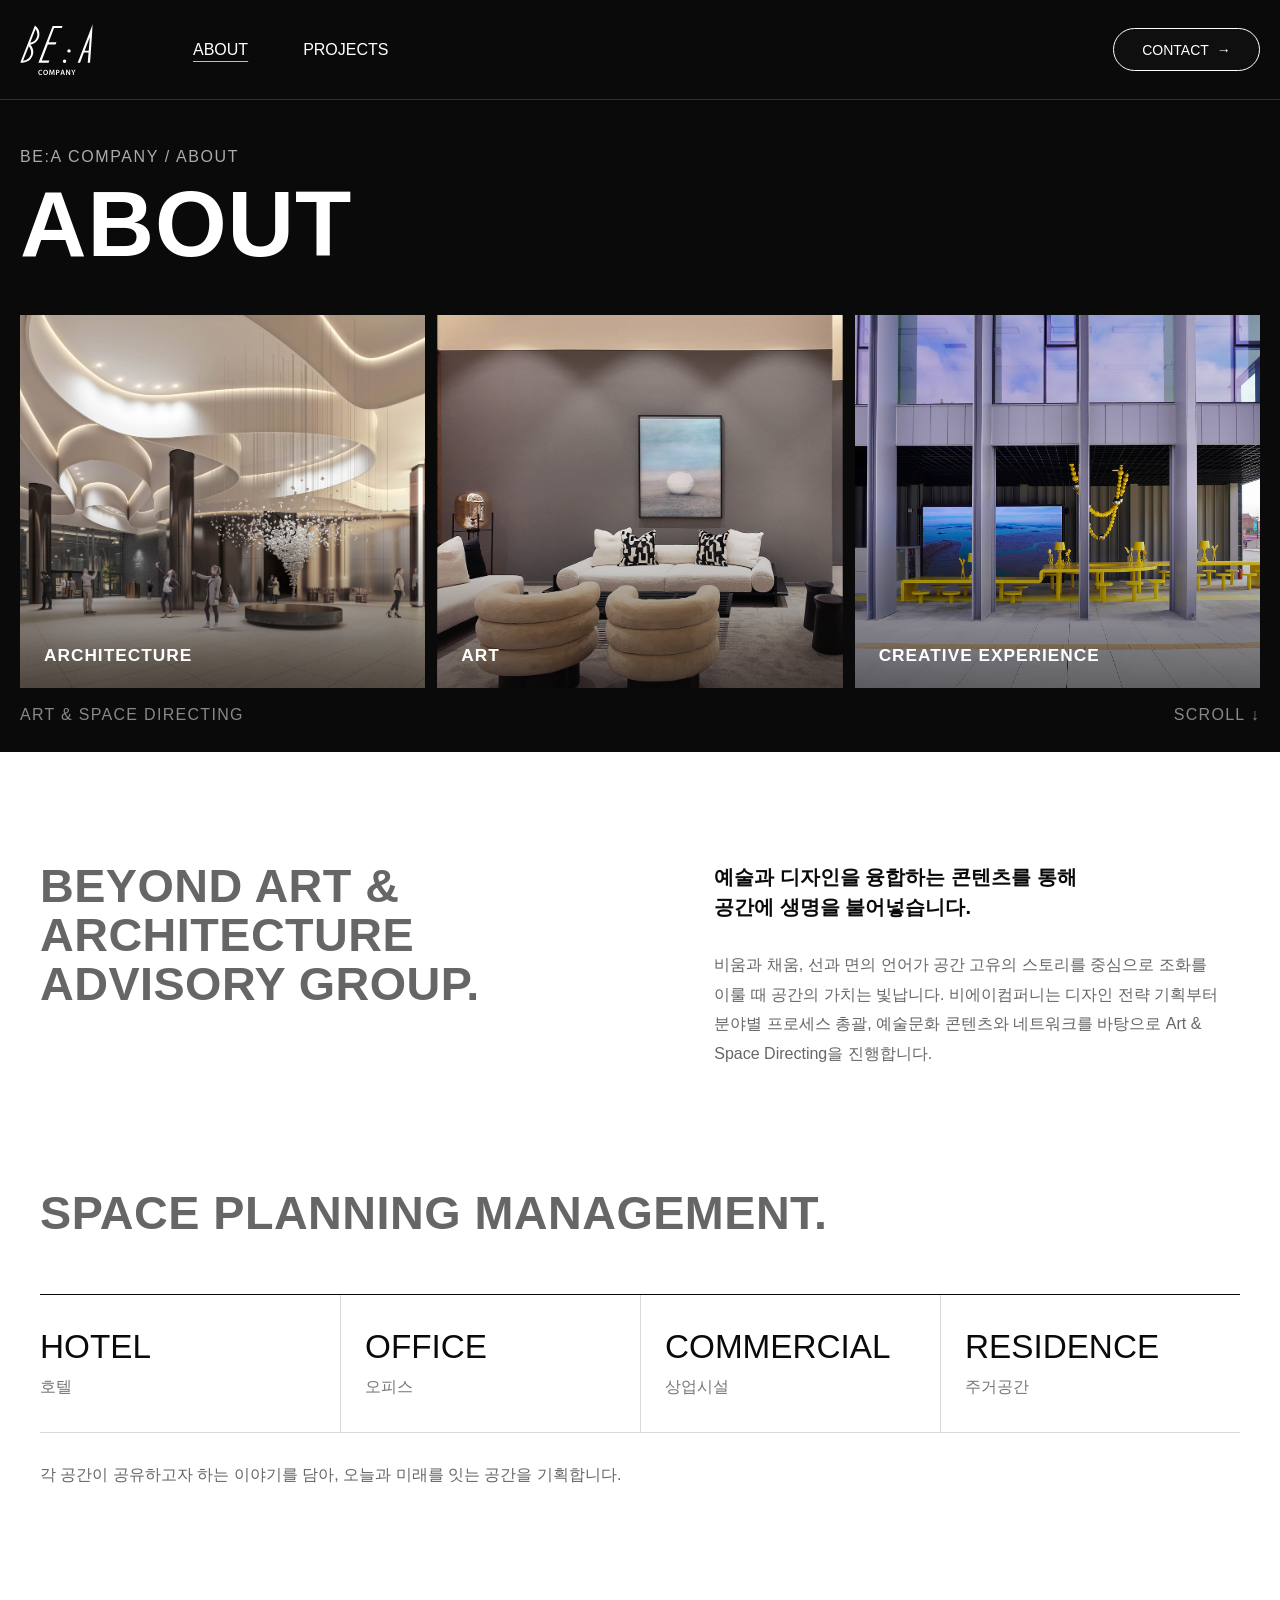
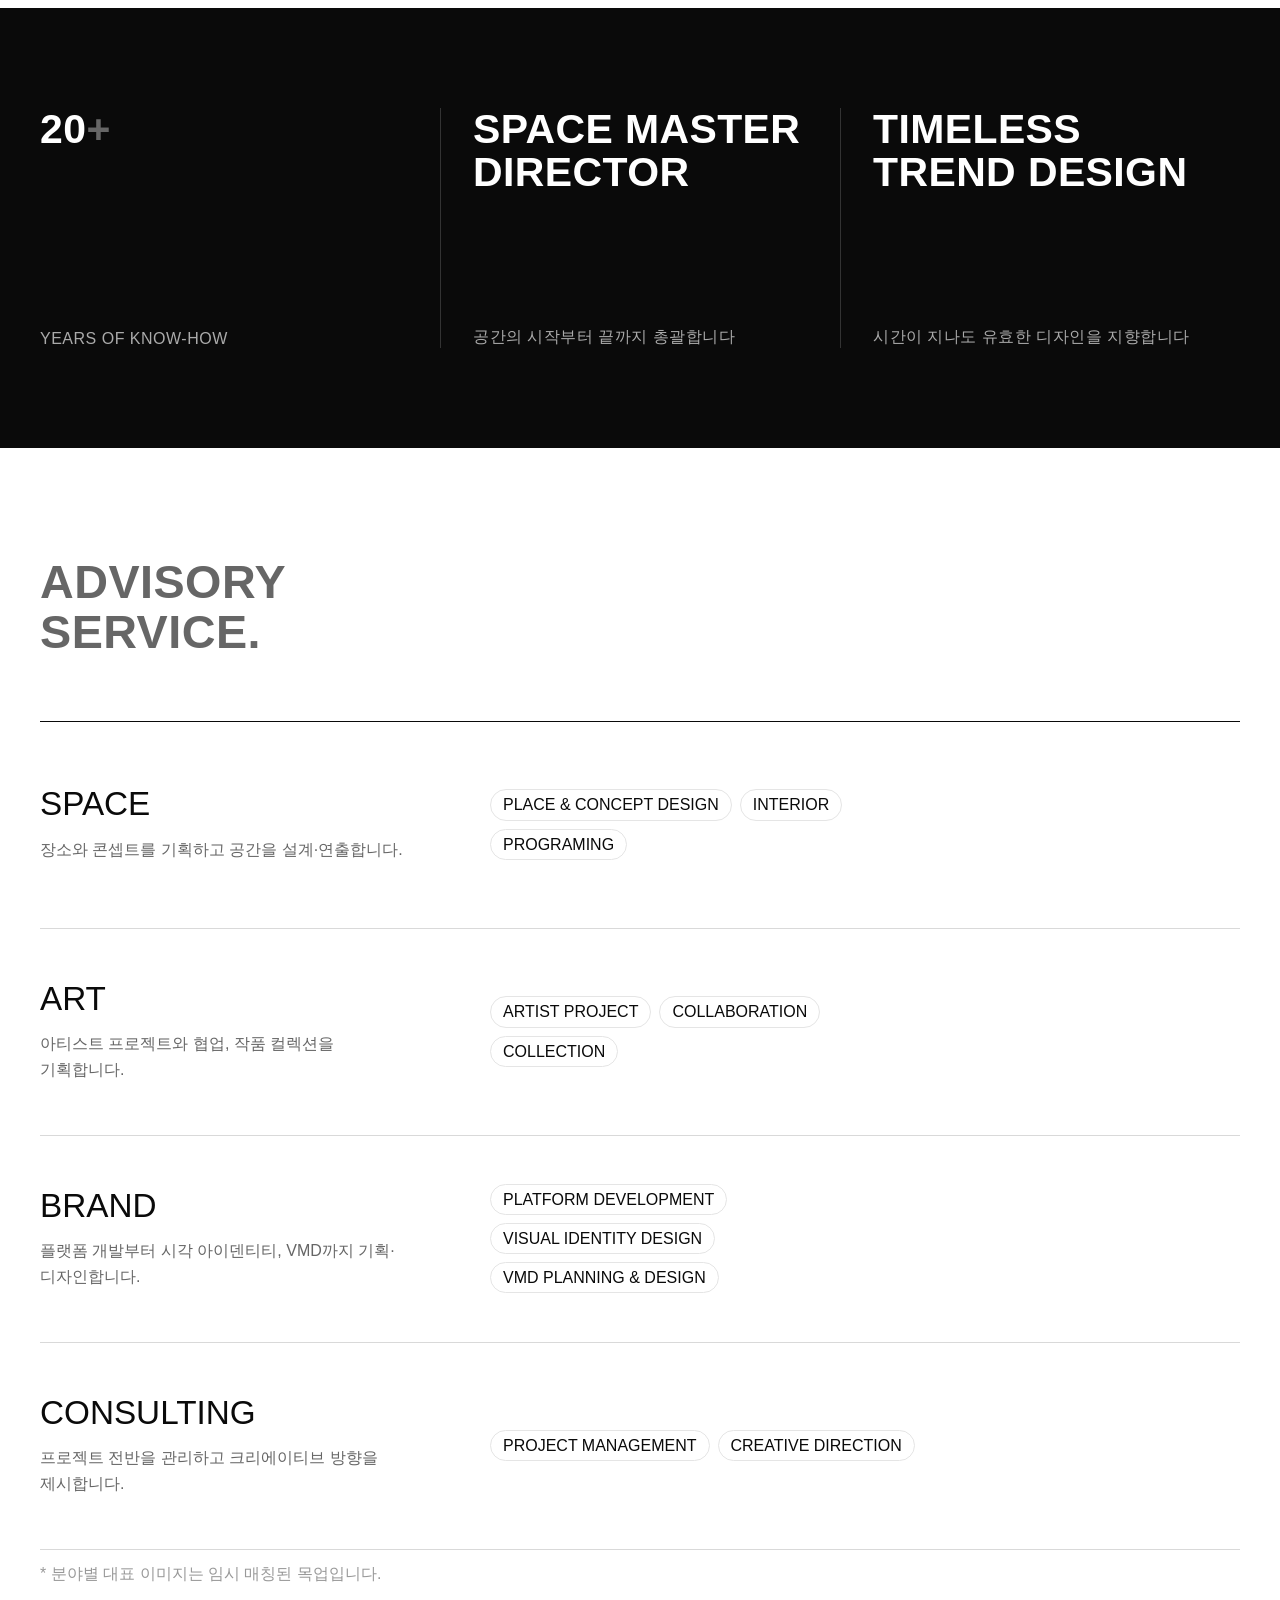
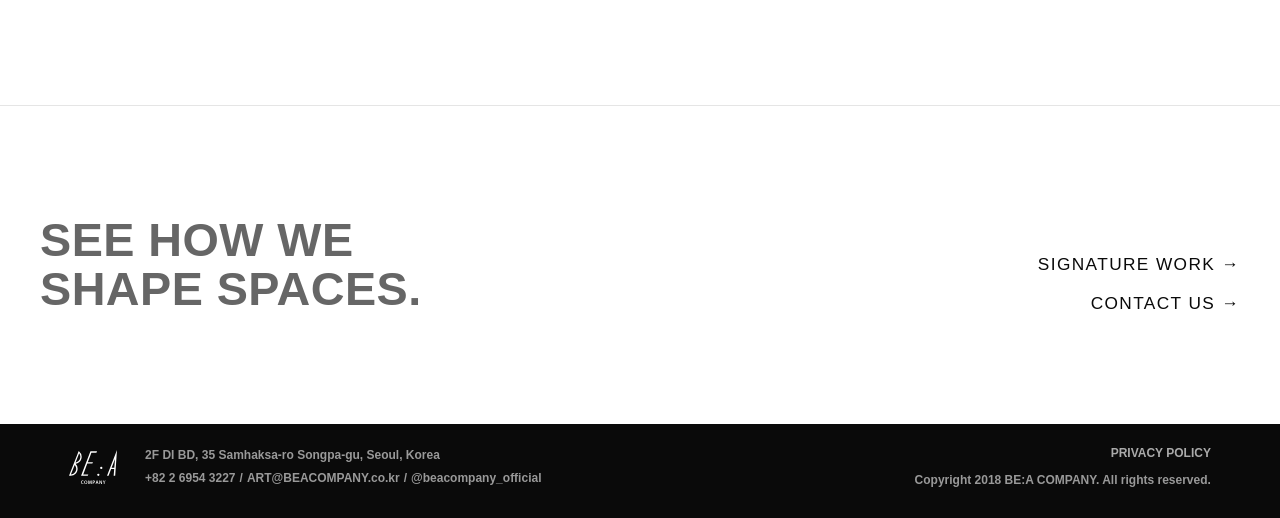
==== commit 625eed50: "Add scroll reveal motion to all pages Shared js/reveal.js + css/reveal.css. Headings slide up line b" ====
--- a/Beacompany/about.html
+++ b/Beacompany/about.html
@@ -9,6 +9,8 @@
   <link rel="stylesheet" href="../font/css/pretendardvariable.css">
   <link rel="stylesheet" href="css/main.css">
   <link rel="stylesheet" href="css/contact-modal.css">
+  <link rel="stylesheet" href="css/reveal.css">
+  <script src="js/reveal.js" defer></script>
   <script src="js/contact-modal.js" defer></script>
   <link rel="stylesheet" href="css/about.css">
 </head>
--- a/Beacompany/css/reveal.css
+++ b/Beacompany/css/reveal.css
@@ -0,0 +1,36 @@
+/* 스크롤 등장 모션 — 모든 페이지 공용. js/reveal.js가 html에 .reveal-on을 붙였을 때만 동작 */
+.reveal-on .reveal {
+  opacity: 0;
+  transform: translateY(40px);
+  transition: opacity 700ms ease, transform 800ms cubic-bezier(.2, .7, .2, 1);
+  transition-delay: var(--reveal-delay, 0ms);
+}
+.reveal-on .reveal.is-visible { opacity: 1; transform: none; }
+
+/* A. 큰 제목 줄 단위로 올라오기 */
+.reveal-line { display: block; overflow: hidden; padding-bottom: .08em; margin-bottom: -.08em; }
+.reveal-line-inner { display: block; }
+.reveal-on .reveal-lines .reveal-line-inner {
+  transform: translateY(110%);
+  transition: transform 900ms cubic-bezier(.2, .7, .2, 1);
+  transition-delay: calc(var(--reveal-delay, 0ms) + var(--line-index, 0) * 120ms);
+}
+.reveal-on .reveal-lines.is-visible .reveal-line-inner { transform: none; }
+
+/* D. 이미지 걷히기 */
+.reveal-on .reveal-image {
+  clip-path: inset(100% 0 0 0);
+  transition: clip-path 1000ms cubic-bezier(.7, 0, .2, 1);
+  transition-delay: var(--reveal-delay, 0ms);
+}
+.reveal-on .reveal-image img {
+  transform: scale(1.15);
+  transition: transform 1400ms cubic-bezier(.2, .7, .2, 1);
+  transition-delay: var(--reveal-delay, 0ms);
+}
+.reveal-on .reveal-image.is-visible { clip-path: inset(0 0 0 0); }
+.reveal-on .reveal-image.is-visible img { transform: none; }
+
+@media (max-width: 560px) {
+  .reveal-on .reveal { transform: translateY(24px); }
+}
